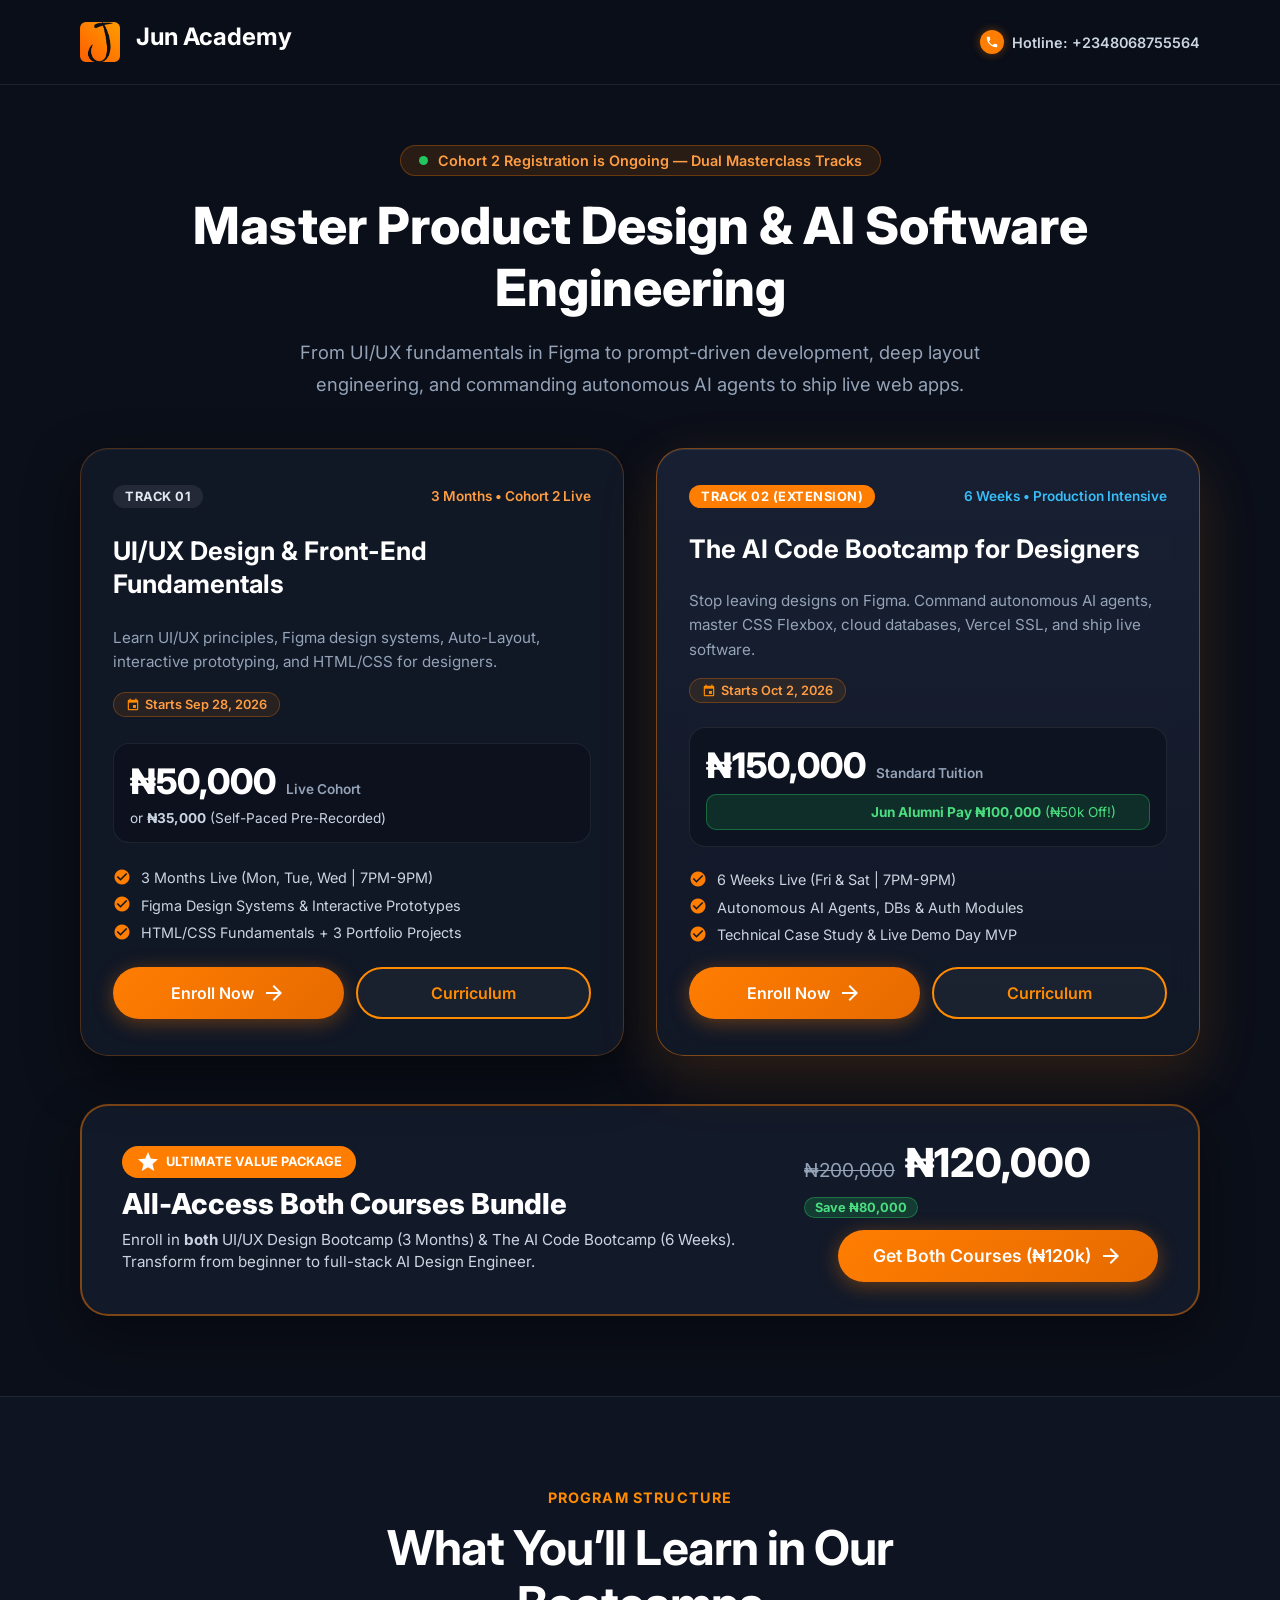
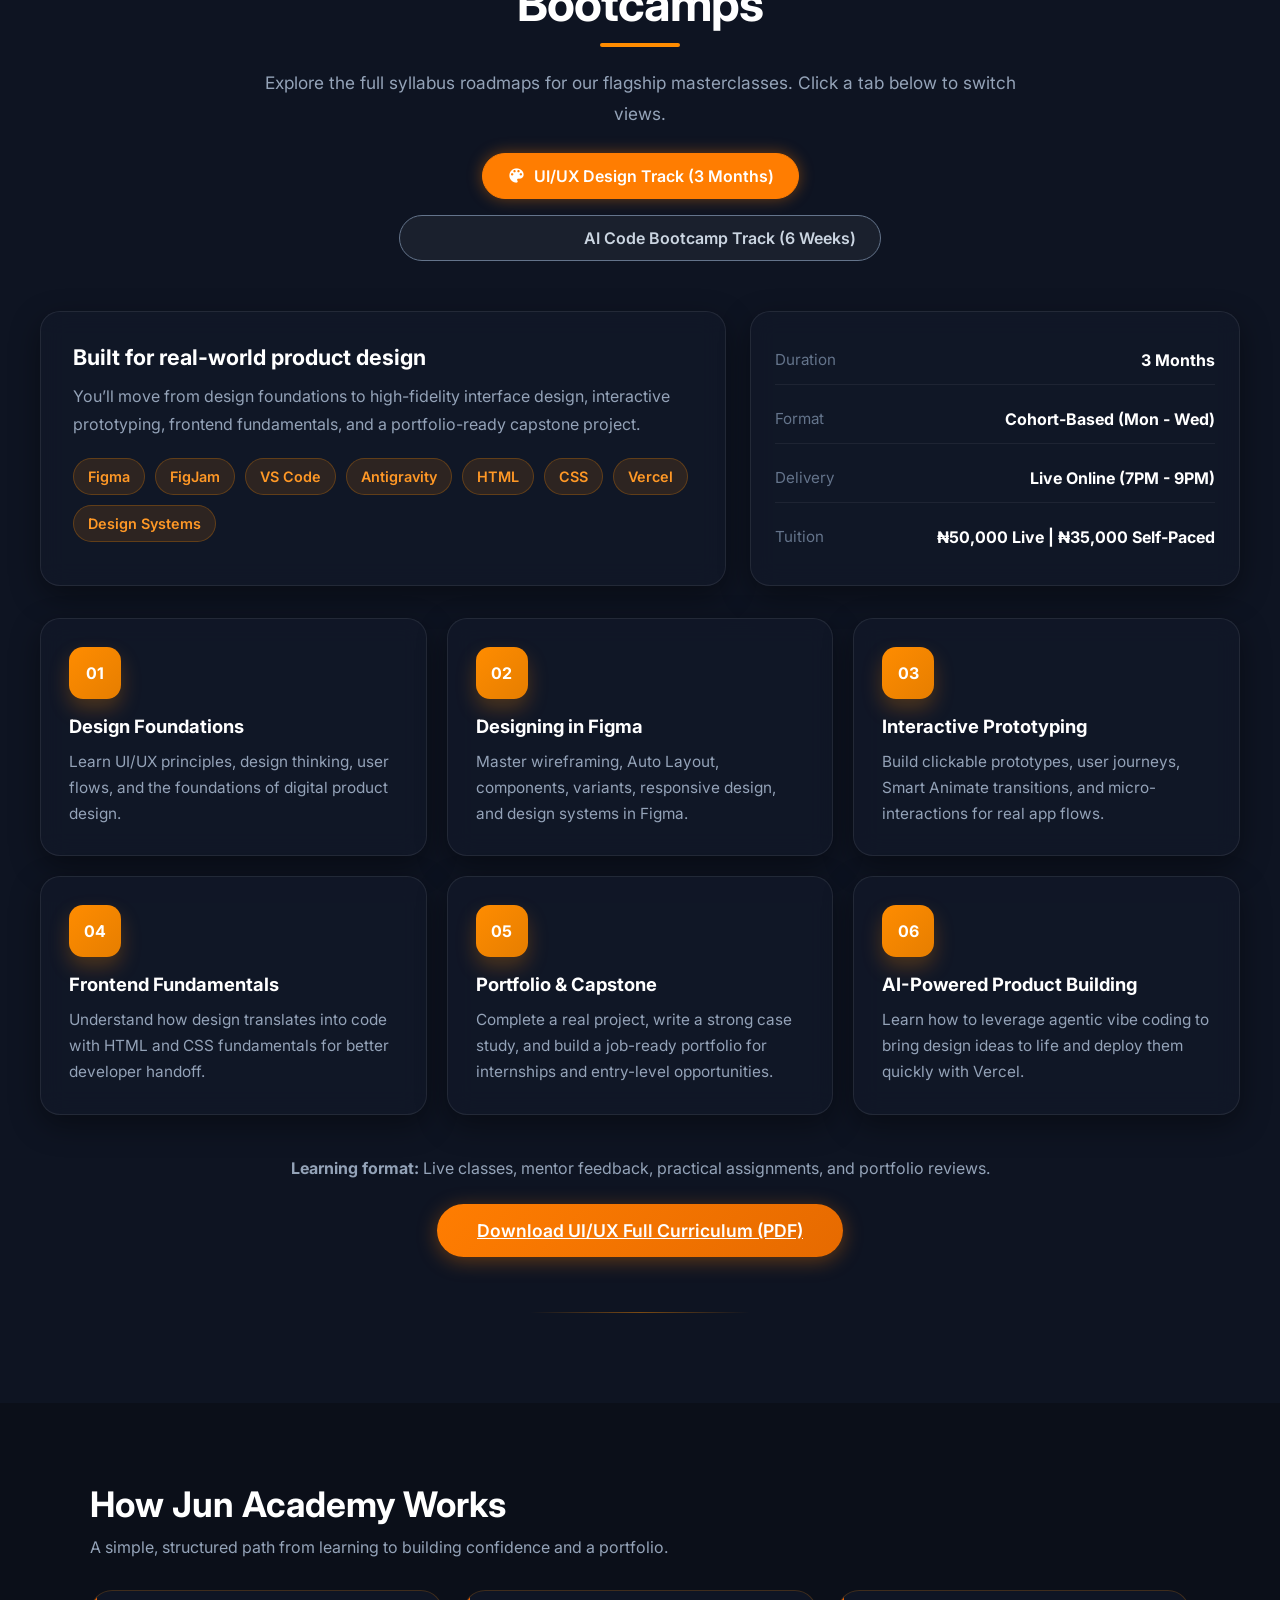
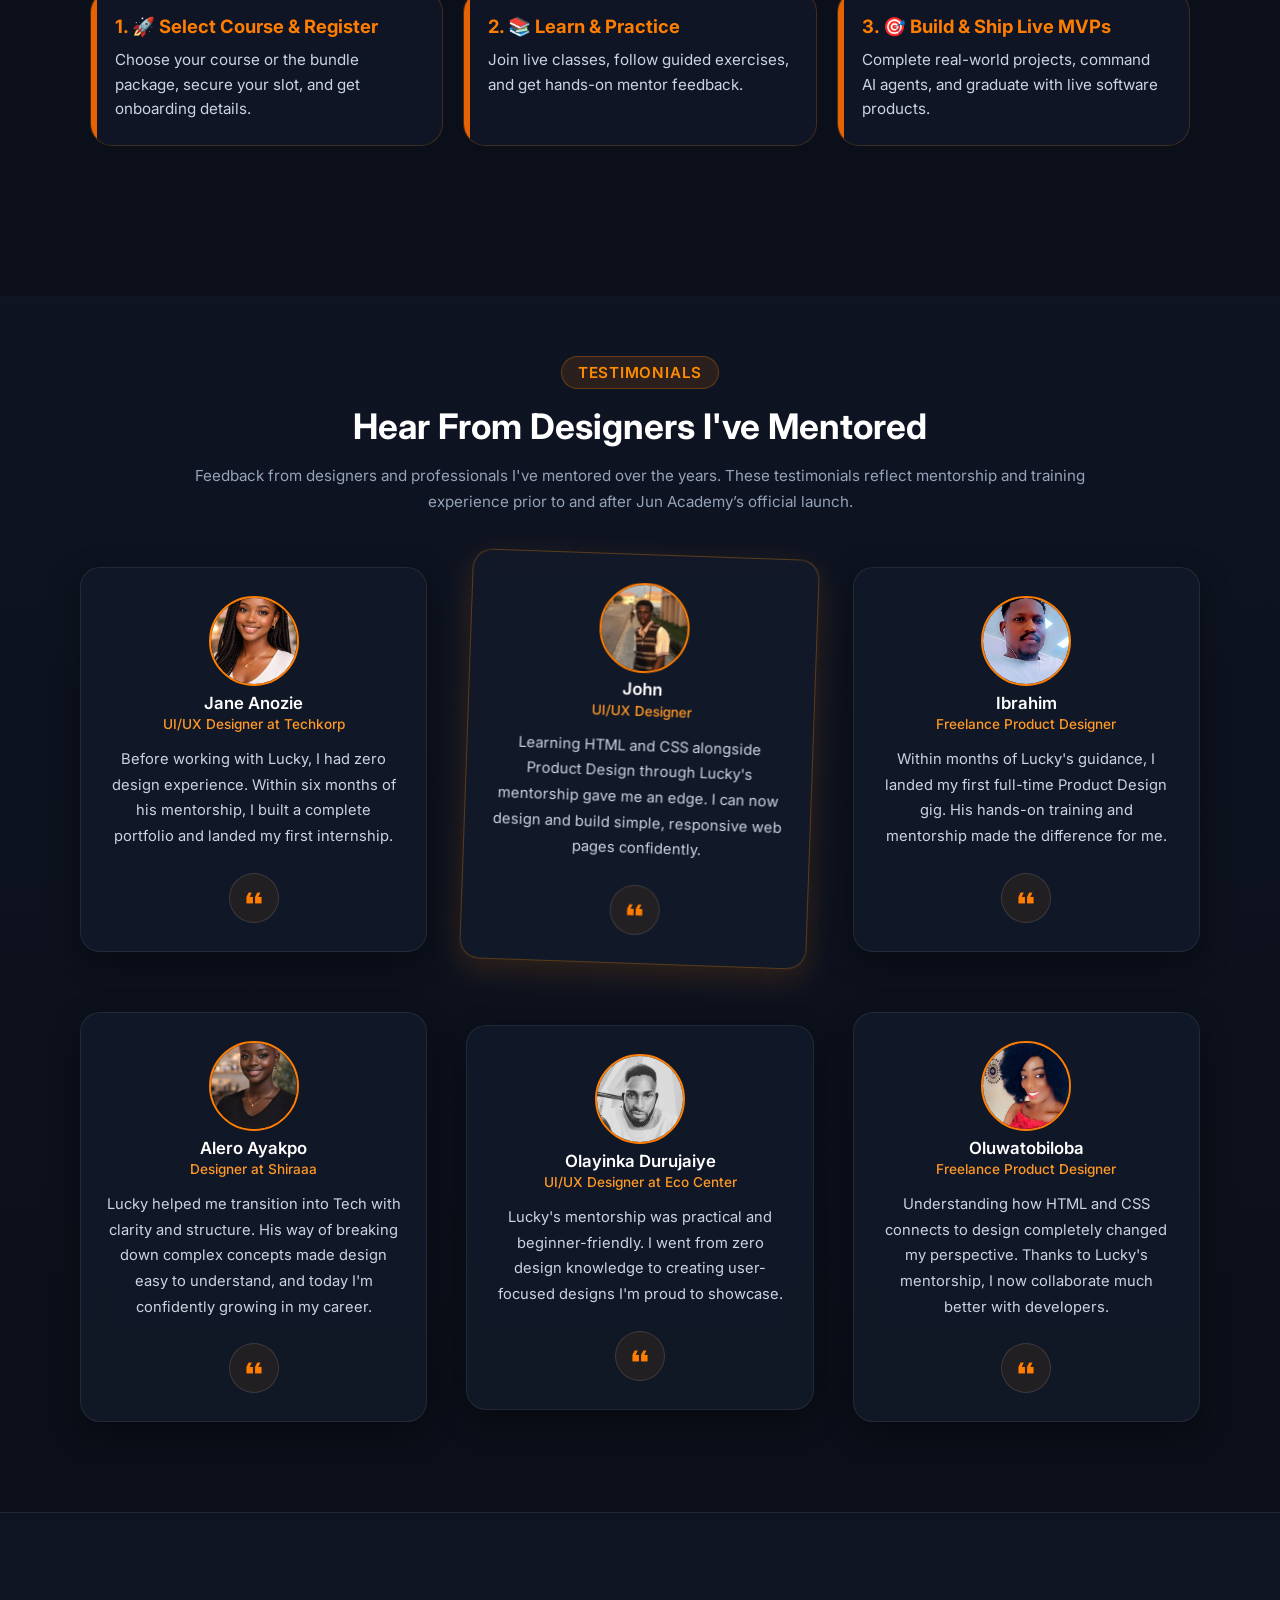
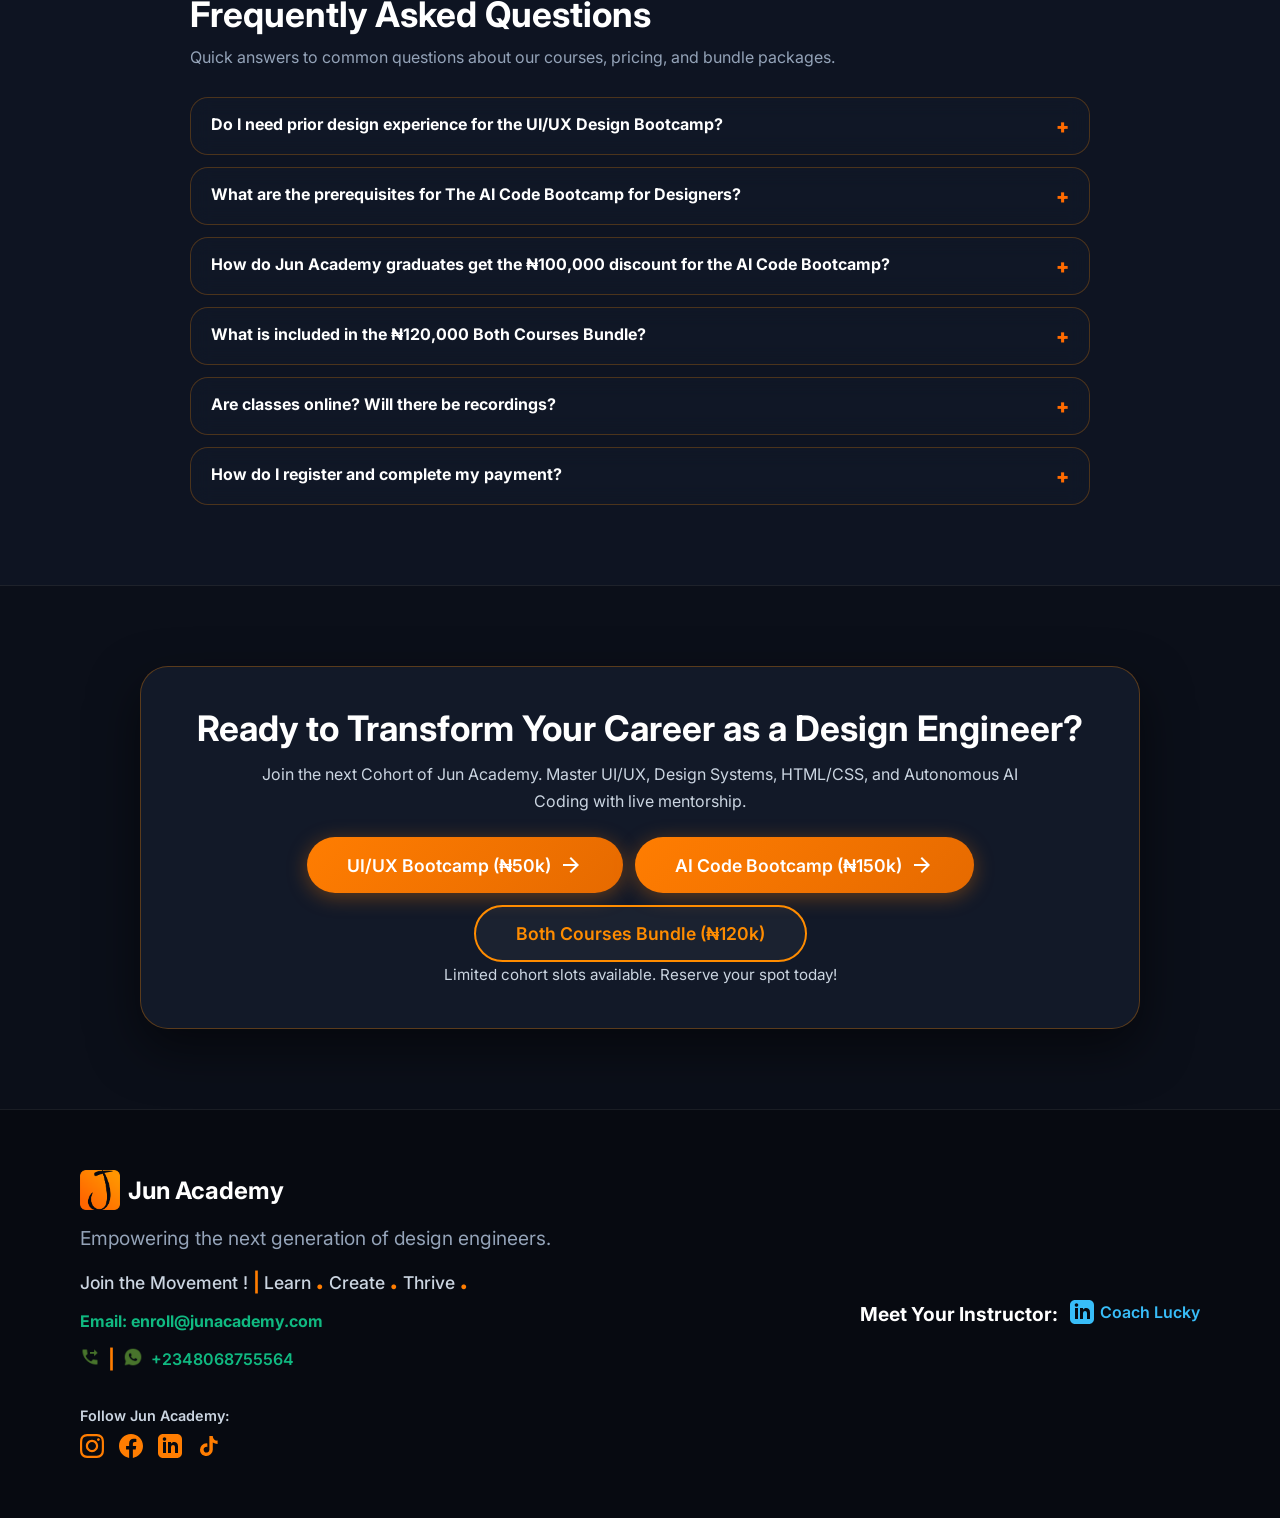
==== index.html @ 21d6f10b "fixed form submission" ====
<!DOCTYPE html>
<html lang="en">

<head>
    <meta charset="UTF-8">
    <meta name="viewport" content="width=device-width, initial-scale=1.0">
    <title>Jun Academy</title>
    <link rel="stylesheet" href="./style.css">
    <link href="https://fonts.googleapis.com/css2?family=Material+Symbols+Outlined" rel="stylesheet" />
    <link href="https://fonts.googleapis.com/icon?family=Material+Icons" rel="stylesheet" />
    <link rel="icon" type="image/png" href="./images/Jun Favicon.png">

    <!-- Meta Pixel Code -->
    <script>
        !function (f, b, e, v, n, t, s) {
            if (f.fbq) return; n = f.fbq = function () {
                n.callMethod ?
                    n.callMethod.apply(n, arguments) : n.queue.push(arguments)
            };
            if (!f._fbq) f._fbq = n; n.push = n; n.loaded = !0; n.version = '2.0';
            n.queue = []; t = b.createElement(e); t.async = !0;
            t.src = v; s = b.getElementsByTagName(e)[0];
            s.parentNode.insertBefore(t, s)
        }(window, document, 'script',
            'https://connect.facebook.net/en_US/fbevents.js');
        fbq('init', '2546331045814041');
        fbq('track', 'PageView');
    </script>
    <noscript><img height="1" width="1" style="display:none"
            src="https://www.facebook.com/tr?id=2546331045814041&ev=PageView&noscript=1" /></noscript>
    <!-- End Meta Pixel Code -->


</head>

<body>
    <!-- Header -->
    <section class="header">
        <a href="index.html">
            <div class="right-container">
                <div class="logo-container">
                    <img src="./images/Jun 2.png" alt="Jun Academy Logo">
                </div>
                <h1 class="sitename">Jun Academy</h1>
            </div>
        </a>
        <div class="left-container">
            <span class="material-icons">
                call
            </span>
            <p>Hotline: +2348068755564</p>
        </div>
    </section>

    <!-- Hero -->

    <!-- Hero -->
    <section class="hero">
        <div class="hero-header-wrap">
            <span class="hero-eyebrow">
                <span class="pulse-dot"></span>
                Cohort 2 Registration is Ongoing — Dual Masterclass Tracks
            </span>
            <h1>Master Product Design &amp; AI Software Engineering</h1>
            <p>From UI/UX fundamentals in Figma to prompt-driven development, deep layout engineering, and commanding
                autonomous AI agents to ship live web apps.</p>
        </div>

        <!-- Dual Course Cards Grid -->
        <div class="hero-courses-grid">
            <!-- Course Card 1: UI/UX Design -->
            <div class="course-hero-card">
                <div class="course-card-top">
                    <span class="course-card-badge">Track 01</span>
                    <span class="course-track-tag">3 Months • Cohort 2 Live</span>
                </div>
                <h2>UI/UX Design &amp; Front-End Fundamentals</h2>
                <p class="course-desc">Learn UI/UX principles, Figma design systems, Auto-Layout, interactive
                    prototyping, and HTML/CSS for designers.</p>
                <span class="course-date-tag"><span class="material-icons">event</span> Starts Sep 28, 2026</span>

                <div class="course-price-box">
                    <div class="price-row">
                        <span class="price-main">₦50,000</span>
                        <span class="price-label">Live Cohort</span>
                    </div>
                    <div class="price-sub-row">
                        <span>or <strong>₦35,000</strong> (Self-Paced Pre-Recorded)</span>
                    </div>
                </div>

                <div class="course-highlights">
                    <div class="highlight-item"><span class="material-icons">check_circle</span> 3 Months Live (Mon,
                        Tue, Wed | 7PM-9PM)</div>
                    <div class="highlight-item"><span class="material-icons">check_circle</span> Figma Design Systems
                        &amp; Interactive Prototypes</div>
                    <div class="highlight-item"><span class="material-icons">check_circle</span> HTML/CSS Fundamentals +
                        3 Portfolio Projects</div>
                </div>

                <div class="course-card-actions">
                    <button class="btn-primary js-open-modal-c1" data-course="uiux">
                        Enroll Now
                        <span class="material-symbols-outlined">arrow_forward</span>
                    </button>
                    <button class="btn-secondary js-open-modal-c1" data-course="uiux">
                        Curriculum
                    </button>
                </div>
            </div>

            <!-- Course Card 2: AI Code Bootcamp -->
            <div class="course-hero-card course-featured">
                <div class="course-card-top">
                    <span class="course-card-badge badge-accent">Track 02 (Extension)</span>
                    <span class="course-track-tag tag-accent">6 Weeks • Production Intensive</span>
                </div>
                <h2>The AI Code Bootcamp for Designers</h2>
                <p class="course-desc">Stop leaving designs on Figma. Command autonomous AI agents, master CSS Flexbox,
                    cloud databases, Vercel SSL, and ship live software.</p>
                <span class="course-date-tag"><span class="material-icons">event</span> Starts Oct 2, 2026</span>

                <div class="course-price-box">
                    <div class="price-row">
                        <span class="price-main">₦150,000</span>
                        <span class="price-label">Standard Tuition</span>
                    </div>
                    <div class="alumni-discount-banner">
                        <span class="material-icons">verified</span>
                        <span><strong>Jun Alumni Pay ₦100,000</strong> (₦50k Off!)</span>
                    </div>
                </div>

                <div class="course-highlights">
                    <div class="highlight-item"><span class="material-icons">check_circle</span> 6 Weeks Live (Fri &amp;
                        Sat | 7PM-9PM)</div>
                    <div class="highlight-item"><span class="material-icons">check_circle</span> Autonomous AI Agents,
                        DBs &amp; Auth Modules</div>
                    <div class="highlight-item"><span class="material-icons">check_circle</span> Technical Case Study
                        &amp; Live Demo Day MVP</div>
                </div>

                <div class="course-card-actions">
                    <button class="btn-primary js-open-modal-c2" data-course="aicode">
                        Enroll Now
                        <span class="material-symbols-outlined">arrow_forward</span>
                    </button>
                    <button class="btn-secondary js-open-modal-c2" data-course="aicode">
                        Curriculum
                    </button>
                </div>
            </div>
        </div>

        <!-- Bundle Offer Card -->
        <div class="bundle-banner-card">
            <div class="bundle-left">
                <div class="bundle-badge">
                    <span class="material-icons">star</span> Ultimate Value Package
                </div>
                <h3>All-Access Both Courses Bundle</h3>
                <p>Enroll in <strong>both</strong> UI/UX Design Bootcamp (3 Months) &amp; The AI Code Bootcamp (6
                    Weeks). Transform from beginner to full-stack AI Design Engineer.</p>
            </div>
            <div class="bundle-right">
                <div class="bundle-price-wrap">
                    <span class="bundle-old-price">₦200,000</span>
                    <span class="bundle-price">₦120,000</span>
                    <span class="bundle-savings">Save ₦80,000</span>
                </div>
                <button class="btn-primary btn-bundle js-open-modal-bundle" data-course="bundle">
                    Get Both Courses (₦120k)
                    <span class="material-symbols-outlined">arrow_forward</span>
                </button>
            </div>
        </div>
    </section>

    <!-- Learning Path / Curriculum -->
    <section class="curriculum-section" id="curriculum">
        <div class="curriculum-container">
            <div class="curriculum-header">
                <span class="curriculum-eyebrow">Program Structure</span>
                <h2>What You’ll Learn in Our Bootcamps</h2>
                <div class="curriculum-accent-line"></div>
                <p>Explore the full syllabus roadmaps for our flagship masterclasses. Click a tab below to switch views.
                </p>

                <!-- Curriculum Tabs -->
                <div class="curriculum-tabs">
                    <button class="curriculum-tab-btn active" data-tab="tab-uiux">
                        <span class="material-icons">palette</span>
                        UI/UX Design Track (3 Months)
                    </button>
                    <button class="curriculum-tab-btn" data-tab="tab-aicode">
                        <span class="material-icons">terminal</span>
                        AI Code Bootcamp Track (6 Weeks)
                    </button>
                </div>
            </div>

            <!-- Tab 1: UI/UX Design Bootcamp -->
            <div id="tab-uiux" class="curriculum-tab-pane active">
                <div class="curriculum-top">
                    <div class="curriculum-intro-card">
                        <h3>Built for real-world product design</h3>
                        <p>
                            You’ll move from design foundations to high-fidelity interface design,
                            interactive prototyping, frontend fundamentals, and a portfolio-ready
                            capstone project.
                        </p>

                        <div class="curriculum-tools">
                            <span>Figma</span>
                            <span>FigJam</span>
                            <span>VS Code</span>
                            <span>Antigravity</span>
                            <span>HTML</span>
                            <span>CSS</span>
                            <span>Vercel</span>
                            <span>Design Systems</span>
                        </div>
                    </div>

                    <div class="curriculum-meta-card">
                        <div class="meta-item">
                            <span class="meta-label">Duration</span>
                            <span class="meta-value">3 Months</span>
                        </div>
                        <div class="meta-item">
                            <span class="meta-label">Format</span>
                            <span class="meta-value">Cohort-Based (Mon - Wed)</span>
                        </div>
                        <div class="meta-item">
                            <span class="meta-label">Delivery</span>
                            <span class="meta-value">Live Online (7PM - 9PM)</span>
                        </div>
                        <div class="meta-item">
                            <span class="meta-label">Tuition</span>
                            <span class="meta-value">₦50,000 Live | ₦35,000 Self-Paced</span>
                        </div>
                    </div>
                </div>

                <div class="curriculum-grid">
                    <article class="curriculum-card">
                        <div class="phase-number">01</div>
                        <h3>Design Foundations</h3>
                        <p>Learn UI/UX principles, design thinking, user flows, and the foundations of digital product
                            design.</p>
                    </article>

                    <article class="curriculum-card">
                        <div class="phase-number">02</div>
                        <h3>Designing in Figma</h3>
                        <p>Master wireframing, Auto Layout, components, variants, responsive design, and design systems
                            in Figma.</p>
                    </article>

                    <article class="curriculum-card">
                        <div class="phase-number">03</div>
                        <h3>Interactive Prototyping</h3>
                        <p>Build clickable prototypes, user journeys, Smart Animate transitions, and micro-interactions
                            for real app flows.</p>
                    </article>

                    <article class="curriculum-card">
                        <div class="phase-number">04</div>
                        <h3>Frontend Fundamentals</h3>
                        <p>Understand how design translates into code with HTML and CSS fundamentals for better
                            developer handoff.</p>
                    </article>

                    <article class="curriculum-card">
                        <div class="phase-number">05</div>
                        <h3>Portfolio &amp; Capstone</h3>
                        <p>Complete a real project, write a strong case study, and build a job-ready portfolio for
                            internships and entry-level opportunities.</p>
                    </article>

                    <article class="curriculum-card">
                        <div class="phase-number">06</div>
                        <h3>AI-Powered Product Building</h3>
                        <p>Learn how to leverage agentic vibe coding to bring design ideas to life and deploy them
                            quickly with Vercel.</p>
                    </article>
                </div>

                <div class="curriculum-footer">
                    <p><strong>Learning format:</strong> Live classes, mentor feedback, practical assignments, and
                        portfolio reviews.</p>
                    <a href="https://drive.google.com/file/d/1zeB_uTVbGVnoH_4Y4iQWEbjZnKIuVYFo/view?usp=sharing"
                        class="btn-primary curriculum-btn" target="_blank" rel="noopener">
                        Download UI/UX Full Curriculum (PDF)
                    </a>
                </div>
            </div>

            <!-- Tab 2: AI Code Bootcamp for Designers -->
            <div id="tab-aicode" class="curriculum-tab-pane">
                <div class="curriculum-top">
                    <div class="curriculum-intro-card intro-accent">
                        <h3>From Figma Canvas to Live Software Product</h3>
                        <p>
                            An intensive extension program empowering designers to command autonomous AI agents, master
                            deep CSS Flexbox, relational databases, cloud hosting, and ship production-ready web
                            applications.
                        </p>

                        <div class="curriculum-tools">
                            <span>GitHub</span>
                            <span>Vercel</span>
                            <span>LLM Prompting</span>
                            <span>CSS Flexbox</span>
                            <span>Relational DBs</span>
                            <span>API Parsing</span>
                            <span>Skill.md</span>
                            <span>SSL &amp; Custom Domains</span>
                        </div>
                    </div>

                    <div class="curriculum-meta-card">
                        <div class="meta-item">
                            <span class="meta-label">Duration</span>
                            <span class="meta-value">6 Weeks Intensive</span>
                        </div>
                        <div class="meta-item">
                            <span class="meta-label">Schedule</span>
                            <span class="meta-value">Fri &amp; Sat (7PM - 9PM)</span>
                        </div>
                        <div class="meta-item">
                            <span class="meta-label">Standard Fee</span>
                            <span class="meta-value">₦150,000 NGN</span>
                        </div>
                        <div class="meta-item">
                            <span class="meta-label">Jun Alumni Fee</span>
                            <span class="meta-value highlight-alumni">₦100,000 NGN</span>
                        </div>
                    </div>
                </div>

                <div class="curriculum-grid">
                    <article class="curriculum-card">
                        <div class="phase-number">W1</div>
                        <h3>Production Infrastructure &amp; Cognitive Architectures</h3>
                        <p>Configure GitHub repos, Vercel staging pipelines, and LLM mental models for interface
                            specifications.</p>
                    </article>

                    <article class="curriculum-card">
                        <div class="phase-number">W2</div>
                        <h3>Advanced Interface Systems &amp; Automated Coding</h3>
                        <p>Master deep CSS Flexbox, fluid layout components, global theme parameters, and Figma asset AI
                            synthesis.</p>
                    </article>

                    <article class="curriculum-card">
                        <div class="phase-number">W3</div>
                        <h3>Full-Stack Architecture &amp; Autonomous Agents</h3>
                        <p>Build relational cloud databases, back-end logical routing arrays, API parsing, form
                            validation, and auth modules.</p>
                    </article>

                    <article class="curriculum-card">
                        <div class="phase-number">W4</div>
                        <h3>Technical Diagnostics &amp; Agent Guardrails</h3>
                        <p>Implement context sandboxes (skill.md), isolate interface exceptions without guess-prompting,
                            and preserve tokens.</p>
                    </article>

                    <article class="curriculum-card">
                        <div class="phase-number">W5</div>
                        <h3>Cloud Orchestration &amp; Global Launch</h3>
                        <p>Configure custom domains, DNS propagation, production SSL profiles, code minification, and
                            live deployment.</p>
                    </article>

                    <article class="curriculum-card">
                        <div class="phase-number">W6</div>
                        <h3>Product Case Studies &amp; Demo Day</h3>
                        <p>Draft engineer-readable case studies, debug live exceptions, and present your standalone MVP
                            on Demo Day.</p>
                    </article>
                </div>

                <div class="curriculum-footer">
                    <p><strong>Prerequisite:</strong> Baseline UI/UX + HTML/CSS layout concepts required. Jun Academy
                        Alumni get ₦50k discount!</p>
                    <a href="https://drive.google.com/file/d/1Uwdykg-YZKG3Pa1XX-MiYttb3xQbQ4Sf/view?usp=sharing"
                        class="btn-primary curriculum-btn" target="_blank" rel="noopener">
                        Download AI Code Bootcamp Curriculum (PDF)
                    </a>
                </div>
            </div>

            <div class="curriculum-divider"></div>
        </div>
    </section>

    <!-- How It Works -->
    <section class="how-it-works" id="how-it-works">
        <div class="how-wrap">
            <h2>How Jun Academy Works</h2>
            <p class="how-sub">
                A simple, structured path from learning to building confidence and a portfolio.
            </p>

            <div class="how-grid">
                <div class="how-card">
                    <h3>1. 🚀 Select Course &amp; Register</h3>
                    <p>Choose your course or the bundle package, secure your slot, and get onboarding details.</p>
                </div>

                <div class="how-card">
                    <h3>2. 📚 Learn &amp; Practice</h3>
                    <p>Join live classes, follow guided exercises, and get hands-on mentor feedback.</p>
                </div>

                <div class="how-card">
                    <h3>3. 🎯 Build &amp; Ship Live MVPs</h3>
                    <p>Complete real-world projects, command AI agents, and graduate with live software products.</p>
                </div>
            </div>
        </div>
    </section>

    <!-- Testimonials -->
    <section class="testimonials">
        <div class="general">
            <div class="upper-container">
                <div class="testimonials-container">
                    <h1>Testimonials</h1>
                </div>

                <div class="other-text-container">
                    <div class="hear-container">
                        <h1>Hear From Designers I've Mentored</h1>
                    </div>
                    <div class="real-container">
                        <p>Feedback from designers and professionals I've mentored over the years. These testimonials
                            reflect mentorship and training experience prior to and after Jun Academy’s official launch.
                        </p>
                    </div>
                </div>
            </div>

            <div class="bottom-container">
                <div class="top-container">
                    <div class="profile-container">
                        <div class="image">
                            <img src="./images/JaneAvatar.png" alt="Profile Picture">
                        </div>

                        <div class="name-container">
                            <h2>Jane Anozie</h2>
                            <p class="designation">UI/UX Designer at Techkorp</p>
                            <p class="quote">Before working with Lucky, I had zero design experience. Within six months
                                of his mentorship, I built a complete portfolio and landed my first internship.</p>
                            <div class="quote-icon-container">
                                <span class="material-icons">format_quote</span>
                            </div>
                        </div>
                    </div>

                    <div class="profile-container second-proflie-container">
                        <div class="image">
                            <img src="./images/john22.jpeg" alt="Profile Picture">
                        </div>

                        <div class="name-container">
                            <h2>John</h2>
                            <p class="designation">UI/UX Designer</p>
                            <p class="quote">Learning HTML and CSS alongside Product Design through Lucky's mentorship
                                gave me an edge. I can now
                                design and build simple, responsive web pages confidently. </p>
                            <div class="quote-icon-container">
                                <span class="material-icons">format_quote</span>
                            </div>
                        </div>
                    </div>

                    <div class="profile-container">
                        <div class="image">
                            <img src="./images/ibrahim.jpeg" alt="Profile Picture">
                        </div>

                        <div class="name-container">
                            <h2>Ibrahim</h2>
                            <p class="designation">Freelance Product Designer</p>
                            <p class="quote">Within months of Lucky's guidance, I landed my first full-time Product
                                Design
                                gig. His hands-on training and mentorship made the difference for me. </p>
                            <div class="quote-icon-container">
                                <span class="material-icons">format_quote</span>
                            </div>
                        </div>
                    </div>
                </div>

                <div class="top-container">
                    <div class="profile-container">
                        <div class="image">
                            <img src="./images/aleroavatar.png" alt="Profile Picture">
                        </div>

                        <div class="name-container">
                            <h2>Alero Ayakpo</h2>
                            <p class="designation">Designer at Shiraaa</p>
                            <p class="quote">Lucky helped me transition into Tech with clarity and structure. His way of
                                breaking down complex concepts made design easy to understand, and today I'm confidently
                                growing in my career. </p>
                            <div class="quote-icon-container">
                                <span class="material-icons">format_quote</span>
                            </div>
                        </div>
                    </div>

                    <div class="profile-container">
                        <div class="image">
                            <img src="./images/kes.jpeg" alt="Profile Picture">
                        </div>

                        <div class="name-container">
                            <h2>Olayinka Durujaiye</h2>
                            <p class="designation">UI/UX Designer at Eco Center</p>
                            <p class="quote">Lucky's mentorship was practical and beginner-friendly. I went from zero
                                design
                                knowledge to creating user-focused designs I'm proud to showcase.</p>
                            <div class="quote-icon-container">
                                <span class="material-icons">format_quote</span>
                            </div>
                        </div>
                    </div>

                    <div class="profile-container">
                        <div class="image">
                            <img src="./images/tobi.jpeg" alt="Profile Picture">
                        </div>

                        <div class="name-container">
                            <h2>Oluwatobiloba</h2>
                            <p class="designation">Freelance Product Designer</p>
                            <p class="quote">Understanding how HTML and CSS connects to design completely changed my
                                perspective. Thanks to Lucky's mentorship, I now collaborate much better with
                                developers.</p>
                            <div class="quote-icon-container">
                                <span class="material-icons">format_quote</span>
                            </div>
                        </div>
                    </div>
                </div>
            </div>
        </div>
    </section>

    <!-- FAQ Section -->
    <section class="faq" id="faq">
        <div class="faq-wrap">
            <h2>Frequently Asked Questions</h2>
            <p class="faq-sub">Quick answers to common questions about our courses, pricing, and bundle packages.</p>

            <div class="faq-list">
                <details class="faq-item">
                    <summary>Do I need prior design experience for the UI/UX Design Bootcamp?</summary>
                    <p>No. The 3-Month UI/UX Design Bootcamp is completely beginner-friendly and starts from fundamental
                        design concepts.</p>
                </details>

                <details class="faq-item">
                    <summary>What are the prerequisites for The AI Code Bootcamp for Designers?</summary>
                    <p>Applicants must already possess basic UI/UX design skills and fundamental HTML/CSS concepts. If
                        you are starting fresh, completing our baseline UI/UX Bootcamp or taking the All-Access Bundle
                        is recommended.</p>
                </details>

                <details class="faq-item">
                    <summary>How do Jun Academy graduates get the ₦100,000 discount for the AI Code Bootcamp?</summary>
                    <p>Graduates and alumni of Jun Academy automatically receive a ₦50,000 discount, paying ₦100,000
                        instead of ₦150,000. Simply select the Alumni track option when completing your enrollment.</p>
                </details>

                <details class="faq-item">
                    <summary>What is included in the ₦120,000 Both Courses Bundle?</summary>
                    <p>The Bundle package enrolls you in BOTH the 3-Month UI/UX Design Bootcamp and the 6-Week AI Code
                        Bootcamp for Designers. It gives you complete end-to-end training from Figma designs to shipping
                        live AI software products at a massive ₦80,000 discount.</p>
                </details>

                <details class="faq-item">
                    <summary>Are classes online? Will there be recordings?</summary>
                    <p>Yes! All sessions are conducted live online via Google Meet. Class recordings are provided so you
                        can revisit lessons anytime.</p>
                </details>

                <details class="faq-item">
                    <summary>How do I register and complete my payment?</summary>
                    <p>Click “Enroll Now” or “Curriculum” on any course card. Review the program details, click
                        “Continue to Payment”, transfer to any of our bank accounts, and submit your receipt
                        confirmation form.</p>
                </details>
            </div>
        </div>
    </section>

    <!-- Final CTA -->
    <section class="final-cta">
        <div class="final-cta-wrap">
            <h2>Ready to Transform Your Career as a Design Engineer?</h2>
            <p>
                Join the next Cohort of Jun Academy. Master UI/UX, Design Systems, HTML/CSS, and Autonomous AI Coding
                with live mentorship.
            </p>

            <div class="final-cta-buttons">
                <button class="btn-primary js-open-modal-c1" data-course="uiux">
                    UI/UX Bootcamp (₦50k)
                    <span class="material-symbols-outlined">arrow_forward</span>
                </button>
                <button class="btn-primary btn-accent js-open-modal-c2" data-course="aicode">
                    AI Code Bootcamp (₦150k)
                    <span class="material-symbols-outlined">arrow_forward</span>
                </button>
                <button class="btn-secondary js-open-modal-bundle" data-course="bundle">
                    Both Courses Bundle (₦120k)
                </button>
            </div>

            <p class="final-cta-note">Limited cohort slots available. Reserve your spot today!</p>
        </div>
    </section>

    <!-- Footer -->
    <section class="footer">
        <div class="wholecontainer">
            <div class="left-footer-container">
                <div class="logo-footer-container">
                    <img src="./images/Jun 2.png" alt="Jun Academy Logo">
                    <h2>Jun Academy</h2>
                </div>
                <p class="empower">Empowering the next generation of design engineers.</p>
                <p class="join"> Join the Movement ! <span class="divider"> | </span> Learn <span class="dot">.</span>
                    Create <span class="dot">.</span> Thrive <span class="dot">.</span></p>
                <h4>Email: enroll@junacademy.com</h4>
                <div class="call-container">
                    <span class="calling"><img src="./images/Outgoing Call.png" alt="call icon"></span>
                    <p class="divider">|</p><span class="whatsapping"><img src="./images/WhatsApp2.png" alt=""></span>
                    <p class="phone-number">+2348068755564</p>
                </div>
                <div class="business-socials">
                    <p>Follow Jun Academy:</p>
                    <div class="social-icons">
                        <a href="https://www.instagram.com/jundigital?igsh=YjFoaGVtM3UzNDA0" target="_blank"
                            rel="noopener noreferrer" aria-label="Instagram">
                            <svg xmlns="http://www.w3.org/2000/svg" width="24" height="24" viewBox="0 0 24 24"
                                fill="currentColor">
                                <path
                                    d="M12 2.163c3.204 0 3.584.012 4.85.07 3.252.148 4.771 1.691 4.919 4.919.058 1.265.069 1.645.069 4.849 0 3.205-.012 3.584-.069 4.849-.149 3.225-1.664 4.771-4.919 4.919-1.266.058-1.644.07-4.85.07-3.204 0-3.584-.012-4.849-.07-3.26-.149-4.771-1.699-4.919-4.92-.058-1.265-.07-1.644-.07-4.849 0-3.204.013-3.583.07-4.849.149-3.227 1.664-4.771 4.919-4.919 1.266-.057 1.645-.069 4.849-.069zm0-2.163c-3.259 0-3.667.014-4.947.072-4.358.2-6.78 2.618-6.98 6.98-.059 1.281-.073 1.689-.073 4.948 0 3.259.014 3.668.072 4.948.2 4.358 2.618 6.78 6.98 6.98 1.281.058 1.689.072 4.948.072 3.259 0 3.668-.014 4.948-.072 4.354-.2 6.782-2.618 6.979-6.98.059-1.28.073-1.689.073-4.948 0-3.259-.014-3.667-.072-4.947-.196-4.354-2.617-6.78-6.979-6.98-1.281-.059-1.69-.073-4.949-.073zm0 5.838c-3.403 0-6.162 2.759-6.162 6.162s2.759 6.163 6.162 6.163 6.162-2.759 6.162-6.163c0-3.403-2.759-6.162-6.162-6.162zm0 10.162c-2.209 0-4-1.79-4-4 0-2.209 1.791-4 4-4s4 1.791 4 4c0 2.21-1.791 4-4 4zm6.406-11.845c-.796 0-1.441.645-1.441 1.44s.645 1.44 1.441 1.44c.795 0 1.439-.645 1.439-1.44s-.644-1.44-1.439-1.44z" />
                            </svg>
                        </a>
                        <a href="https://web.facebook.com/JunDigitalNg" target="_blank" rel="noopener noreferrer"
                            aria-label="Facebook">
                            <svg xmlns="http://www.w3.org/2000/svg" width="24" height="24" viewBox="0 0 24 24"
                                fill="currentColor">
                                <path
                                    d="M24 12.073c0-6.627-5.373-12-12-12s-12 5.373-12 12c0 5.99 4.388 10.954 10.125 11.854v-8.385H7.078v-3.47h3.047V9.43c0-3.007 1.792-4.669 4.533-4.669 1.312 0 2.686.235 2.686.235v2.953H15.83c-1.491 0-1.956.925-1.956 1.874v2.25h3.328l-.532 3.47h-2.796v8.385C19.612 23.027 24 18.062 24 12.073z" />
                            </svg>
                        </a>
                        <a href="https://www.linkedin.com/company/jun-academy/" target="_blank"
                            rel="noopener noreferrer" aria-label="LinkedIn Business">
                            <svg xmlns="http://www.w3.org/2000/svg" width="24" height="24" viewBox="0 0 24 24"
                                fill="currentColor">
                                <path
                                    d="M19 0h-14c-2.761 0-5 2.239-5 5v14c0 2.761 2.239 5 5 5h14c2.762 0 5-2.239 5-5v-14c0-2.761-2.238-5-5-5zm-11 19h-3v-11h3v11zm-1.5-12.268c-.966 0-1.75-.79-1.75-1.764s.784-1.764 1.75-1.764 1.75.79 1.75 1.764-.783 1.764-1.75 1.764zm13.5 12.268h-3v-5.604c0-3.368-4-3.113-4 0v5.604h-3v-11h3v1.765c1.396-2.586 7-2.777 7 2.476v6.759z" />
                            </svg>
                        </a>
                        <a href="https://www.tiktok.com/@jun.academy?_r=1&amp;_t=ZS-98JxEOJw9dR" target="_blank"
                            rel="noopener noreferrer" aria-label="TikTok">
                            <svg xmlns="http://www.w3.org/2000/svg" width="24" height="24" viewBox="0 0 24 24"
                                fill="currentColor">
                                <path
                                    d="M19.59 6.69a4.83 4.83 0 0 1-3.77-4.25V2h-3.45v13.67a2.89 2.89 0 0 1-5.2 1.74 2.89 2.89 0 0 1 2.31-4.64 2.93 2.93 0 0 1 .88.13V9.4a6.84 6.84 0 0 0-1-.05A6.33 6.33 0 0 0 3 15.65a6.34 6.34 0 0 0 10.86 4.46A6.25 6.25 0 0 0 15.8 15.7V8.51a8.33 8.33 0 0 0 4.79 1.49V6.55a8.16 8.16 0 0 1-1-.02z" />
                            </svg>
                        </a>
                    </div>
                </div>
            </div>

            <div class="right-footer-container">
                <h3>Meet Your Instructor: </h3>
                <div class="linkedin-container">
                    <a href="https://www.linkedin.com/in/luckyovwasa" target="_blank" rel="noopener noreferrer">
                        <svg xmlns="http://www.w3.org/2000/svg" width="24" height="24" viewBox="0 0 24 24"
                            fill="currentColor" class="linkedin-icon">
                            <path
                                d="M19 0h-14c-2.761 0-5 2.239-5 5v14c0 2.761 2.239 5 5 5h14c2.762 0 5-2.239 5-5v-14c0-2.761-2.238-5-5-5zm-11 19h-3v-11h3v11zm-1.5-12.268c-.966 0-1.75-.79-1.75-1.764s.784-1.764 1.75-1.764 1.75.79 1.75 1.764-.783 1.764-1.75 1.764zm13.5 12.268h-3v-5.604c0-3.368-4-3.113-4 0v5.604h-3v-11h3v1.765c1.396-2.586 7-2.777 7 2.476v6.759z" />
                        </svg>
                        Coach Lucky
                    </a>
                </div>
            </div>
        </div>
    </section>

    <!-- Modal 1: UI/UX Design -->
    <div id="modalOverlayCourse1" class="modal-overlay">
        <div class="modal">
            <div class="modal-header">
                <h2>UI/UX Design &amp; Front-End Fundamentals</h2>
                <button class="close-btn js-close-modal">&times;</button>
            </div>

            <div class="modal-content">
                <ul class="features">
                    <li>✨ 3-Month cohort-based masterclass</li>
                    <li>✨ Master UI/UX, Figma Auto-Layout &amp; Design Systems</li>
                    <li>✨ HTML, CSS layout engineering &amp; 3 real-world projects</li>
                    <li>✨ Live Google Meet classes + lifetime recording access</li>
                </ul>

                <div class="info-box">
                    <p><strong>Cohort 2 Live:</strong> <span class="urgency-blink-inline">Registration Ongoing</span>
                    </p>
                    <p><strong>Schedule:</strong> Mon, Tue &amp; Wed | 7PM – 9PM</p>
                    <h3 class="price">₦50,000 <span class="price-subtag">Live Cohort</span></h3>
                </div>
                <p class="modal-alt-note">Self-Paced pre-recorded track available at <strong>₦35,000</strong>.
                </p>
            </div>

            <div class="modal-actions">
                <a href="https://drive.google.com/file/d/1zeB_uTVbGVnoH_4Y4iQWEbjZnKIuVYFo/view?usp=sharing"
                    target="_blank" class="btn-secondary">Download Curriculum</a>
                <button class="btn-primary js-continue-payment"
                    data-course-type="UI/UX Design Bootcamp - Live (₦50,000)">Continue to Payment →</button>
            </div>
        </div>
    </div>

    <!-- Modal 2: AI Code Bootcamp -->
    <div id="modalOverlayCourse2" class="modal-overlay">
        <div class="modal">
            <div class="modal-header">
                <h2>The AI Code Bootcamp for Designers</h2>
                <button class="close-btn js-close-modal">&times;</button>
            </div>

            <div class="modal-content">
                <div class="modal-badge-row">
                    <span class="modal-pill-badge">6-Week Extension Program</span>
                    <span class="modal-pill-badge alumni-pill">Alumni Discount Available</span>
                </div>
                <ul class="features">
                    <li>✨ Turn Figma canvases into production-ready web applications</li>
                    <li>✨ Master prompt-driven development &amp; autonomous AI agents</li>
                    <li>✨ Relational databases, API response parsing &amp; auth modules</li>
                    <li>✨ Cloud orchestration, custom SSL domains &amp; Demo Day MVP</li>
                </ul>

                <div class="info-box accent-box">
                    <p><strong>Standard Tuition:</strong> <span class="price-inline">₦150,000 NGN</span></p>
                    <div class="alumni-notice-box">
                        <span class="material-icons">workspace_premium</span>
                        <p><strong>Jun Academy Alumni/Graduates Pay ₦100,000!</strong> (₦50,000 Discount)</p>
                    </div>
                    <p><strong>Schedule:</strong> Fri &amp; Sat | 7PM – 9PM (6 Weeks)</p>
                    <p><strong>Prerequisite:</strong> UI/UX + Front-End Basics (HTML/CSS)</p>
                </div>
            </div>

            <div class="modal-actions">
                <a href="https://drive.google.com/file/d/1Uwdykg-YZKG3Pa1XX-MiYttb3xQbQ4Sf/view?usp=sharing"
                    target="_blank" class="btn-secondary">Download Curriculum</a>
                <button class="btn-primary js-continue-payment"
                    data-course-type="AI Code Bootcamp for Designers - Standard (₦150,000)">Continue to Payment
                    →</button>
            </div>
        </div>
    </div>

    <!-- Modal 3: Bundle Package -->
    <div id="modalOverlayBundle" class="modal-overlay">
        <div class="modal">
            <div class="modal-header">
                <h2>All-Access Both Courses Bundle</h2>
                <button class="close-btn js-close-modal">&times;</button>
            </div>

            <div class="modal-content">
                <div class="modal-badge-row">
                    <span class="modal-pill-badge bundle-pill">Best Value • 2-in-1 Masterclass</span>
                </div>
                <ul class="features">
                    <li>✨ Includes <strong>UI/UX Design Bootcamp</strong> (3 Months)</li>
                    <li>✨ Includes <strong>The AI Code Bootcamp for Designers</strong> (6 Weeks)</li>
                    <li>✨ Complete path from total beginner to launching AI software products</li>
                    <li>✨ Mentor feedback, WhatsApp community &amp; Demo Day project showcase</li>
                </ul>

                <div class="info-box bundle-box">
                    <p><strong>Combined Bundle Price:</strong></p>
                    <h3 class="price bundle-price-text">₦120,000 <span class="old-price-strike">₦200,000</span></h3>
                    <p class="savings-text">🎉 You save ₦80,000 with this package!</p>
                </div>
            </div>

            <div class="modal-actions modal-actions-stack">
                <div class="curriculum-downloads-row">
                    <a href="https://drive.google.com/file/d/1zeB_uTVbGVnoH_4Y4iQWEbjZnKIuVYFo/view?usp=sharing"
                        target="_blank" class="btn-secondary btn-sm">UI/UX PDF</a>
                    <a href="https://drive.google.com/file/d/1Uwdykg-YZKG3Pa1XX-MiYttb3xQbQ4Sf/view?usp=sharing"
                        target="_blank" class="btn-secondary btn-sm">AI Code PDF</a>
                </div>
                <button class="btn-primary js-continue-payment"
                    data-course-type="All-Access Both Courses Bundle (₦120,000)">Continue to Payment →</button>
            </div>
        </div>
    </div>

    <!-- Payment Modal -->
    <div id="paymentModalOverlay" class="modal-overlay">
        <div class="modal payment-modal">
            <div class="modal-header">
                <h2>Complete Your Enrollment</h2>
                <button id="closePaymentModal" class="close-btn">&times;</button>
            </div>
            <p class="modal-subtitle">Kindly make your payment to any of the bank accounts below, then submit your
                receipt details to secure your spot.</p>

            <div class="payment-content">
                <!-- Left Column: Payment Details -->
                <div class="payment-details-col">
                    <div id="selectedCourseNotice" class="selected-course-notice">
                        <span class="notice-label">Selected Track:</span>
                        <h4 id="selectedCourseTitle">UI/UX Design Bootcamp - Live Cohort</h4>
                        <span id="selectedCoursePriceTag" class="amount-tag">₦50,000</span>
                    </div>

                    <div class="account-card">
                        <div class="account-card-header">
                            <span class="account-card-badge">Bank Payment Options (Pay into any)</span>
                        </div>

                        <!-- Option 1: Prospa Capital MFB -->
                        <div class="bank-option">
                            <div class="detail-row">
                                <div class="detail-group">
                                    <label>Bank Name:</label>
                                    <p>Prospa Capital MFB</p>
                                </div>
                                <div class="detail-group">
                                    <label>Account Number</label>
                                    <div class="copy-row">
                                        <p id="accountNumber1">0120104833</p>
                                        <span class="material-icons copy-icon" id="copyAccountBtn1"
                                            data-target="accountNumber1" title="Copy Account Number">content_copy</span>
                                    </div>
                                </div>
                            </div>
                        </div>

                        <div class="bank-divider"></div>

                        <!-- Option 2: Access Bank -->
                        <div class="bank-option">
                            <div class="detail-row">
                                <div class="detail-group">
                                    <label>Bank Name:</label>
                                    <p>Access Bank</p>
                                </div>
                                <div class="detail-group">
                                    <label>Account Number</label>
                                    <div class="copy-row">
                                        <p id="accountNumber2">1969094158</p>
                                        <span class="material-icons copy-icon" id="copyAccountBtn2"
                                            data-target="accountNumber2" title="Copy Account Number">content_copy</span>
                                    </div>
                                </div>
                            </div>
                        </div>

                        <div class="bank-divider"></div>

                        <div class="detail-row mb-0">
                            <div class="detail-group">
                                <label>Account Name:</label>
                                <p>Jun Digital Hub</p>
                            </div>
                        </div>

                        <div class="warning-box">
                            <span class="material-icons">info</span>
                            <p>Please ensure your payment reference includes your full name for swift verification.</p>
                        </div>
                    </div>

                    <div class="support-box">
                        <p>For assistance, support or inquiries, please contact us via email at
                            <strong>enroll@junacademy.com</strong> or WhatsApp/Call <strong>+234 8068755564</strong>
                        </p>
                    </div>
                </div>

                <!-- Right Column: Form -->
                <div class="payment-form-col">
                    <h3>Payment Confirmation</h3>
                    <p class="form-subtitle">Submit your receipt details to confirm your spot:</p>

                    <form class="confirm-form" action="https://formsubmit.co/ajax/9d085fc4a8a1b239e46acbcee1ebd3ed"
                        method="POST" enctype="multipart/form-data">
                        <!-- FormSubmit Configuration -->
                        <input type="hidden" name="_captcha" value="false">
                        <input type="hidden" name="_subject" value="New Enrollment Submission - Jun Academy">
                        <input type="hidden" name="_replyto" value="%email%">

                        <div class="form-group">
                            <label>Enrolling For:</label>
                            <select name="course_enrolled" id="courseSelect" class="form-select" required>
                                <option value="UI/UX Design Bootcamp - Live (₦50,000)">UI/UX Design Bootcamp - Live
                                    Cohort (₦50,000)</option>
                                <option value="UI/UX Design Bootcamp - Self-Paced (₦35,000)">UI/UX Design Bootcamp -
                                    Self-Paced (₦35,000)</option>
                                <option value="AI Code Bootcamp for Designers - Standard (₦150,000)">AI Code Bootcamp
                                    for Designers - Standard (₦150,000)</option>
                                <option value="AI Code Bootcamp for Designers - Alumni Discount (₦100,000)">AI Code
                                    Bootcamp for Designers - Jun Alumni Discount (₦100,000)</option>
                                <option value="All-Access Both Courses Bundle (₦120,000)">All-Access Both Courses Bundle
                                    (₦120,000)</option>
                            </select>
                        </div>

                        <div class="form-group">
                            <label>Full Name</label>
                            <input type="text" name="full_name" placeholder="Enter full name" required>
                        </div>
                        <div class="form-group">
                            <label>Email address</label>
                            <input type="email" name="email" placeholder="Enter email address" required>
                        </div>
                        <div class="form-group">
                            <label>Phone Number</label>
                            <input type="tel" name="phone" placeholder="Enter phone number" required>
                        </div>
                        <div class="form-group">
                            <label>Referral Code <span class="optional-tag">(Optional)</span></label>
                            <input type="text" name="referral_code" id="referralCodeInput"
                                placeholder="Enter Referral Code (if any)" style="text-transform: uppercase;">
                        </div>
                        <div class="form-group">
                            <label>Payment Receipt</label>
                            <input type="file" name="payment_receipt" accept=".jpg,.jpeg,.png,.pdf" required>
                        </div>

                        <button type="submit" class="btn-primary full-width">Submit Enrollment</button>
                    </form>
                </div>
            </div>
        </div>
    </div>

    <!-- Success Modal -->
    <div id="successModalOverlay" class="modal-overlay">
        <div class="modal success-modal">
            <div class="modal-header header-right">
                <button id="closeSuccessModal" class="close-btn success-close-btn">
                    <span class="material-icons">cancel</span> Close
                </button>
            </div>

            <div class="success-content">
                <div class="thumbs-up-container">
                    <span class="material-icons thumbs-up-icon">thumb_up</span>
                </div>
                <h2>Submitted</h2>
                <p>Thank you for submitting your payment proof! Our team will verify your payment and contact you
                    within 24–48 hours.</p>
            </div>
        </div>
    </div>

    <div id="copyToast" class="copy-toast">Copied!</div>

    <script src="./index.js"></script>
</body>

</html>
---- style.css ----
@import url('https://fonts.googleapis.com/css2?family=Inter:ital,opsz,wght@0,14..32,100..900;1,14..32,100..900&family=Lexend:wght@100..900&family=Noto+Sans+Bhaiksuki&family=Roboto:ital,wght@0,100..900;1,100..900&display=swap');

* {
    margin: 0;
    padding: 0;
    box-sizing: border-box;
    font-family: 'Inter', sans-serif;
    scroll-behavior: smooth;
}

body {
    background-color: #0b0f19;
    color: #e2e8f0;
    overflow-x: hidden;
}

/* Header */
.header {
    width: 100%;
    height: auto;
    background-color: rgba(11, 15, 25, 0.95);
    color: #ffffff;
    display: flex;
    flex-direction: row;
    justify-content: space-between;
    align-items: center;
    padding: 22px 80px;
    border-bottom: 1px solid rgba(255, 255, 255, 0.08);
    position: sticky;
    top: 0;
    z-index: 100;
    backdrop-filter: blur(12px);
}

.header a {
    text-decoration: none;
    color: #ffffff;
}

.right-container {
    width: fit-content;
    height: auto;
    display: flex;
    flex-direction: row;
    row-gap: 1rem;
    column-gap: 1rem;
}

.logo-container {
    width: fit-content;
    height: auto;
    display: flex;
    flex-direction: row;
    justify-content: start;
    align-items: center;
    column-gap: 0.75rem;
}

.sitename {
    font-size: 1.5rem;
    font-weight: 700;
    color: #ffffff;
}

img {
    width: 40px;
    height: 40px;
    object-fit: contain;
}

.left-container {
    width: fit-content;
    height: auto;
    display: flex;
    flex-direction: row;
    justify-content: start;
    align-items: center;
    column-gap: 0.5rem;
}

.left-container span {
    font-size: 0.9rem;
    font-weight: 500;
    color: white;
    background-color: #ff7d01;
    padding: 5px;
    border-radius: 50px;
    box-shadow: 0 0 10px rgba(255, 125, 1, 0.4);
}

.left-container p {
    font-size: 0.9rem;
    font-weight: 600;
    color: #cbd5e1;
}

/* Benefit Container */
.benefit-container {
    width: fit-content;
    height: auto;
    display: flex;
    flex-direction: row;
    justify-content: start;
    align-items: center;
    column-gap: 0.6rem;
}

.benefit-container span {
    font-size: 0.9rem;
    font-weight: 500;
    color: #ff7d01;
    border: 1px solid rgba(255, 125, 1, 0.4);
    background: rgba(255, 125, 1, 0.12);
    padding: 5px;
    border-radius: 50px;
}

.benefit-container p {
    color: #cbd5e1;
    font-size: 0.95rem;
}

/* Hero Section */
.hero {
    width: 100%;
    height: auto;
    display: flex;
    flex-direction: row;
    justify-content: space-between;
    align-items: start;
    padding: 80px;
    background: #0b0f19;
}

.right-hero-container {
    width: 45%;
    height: auto;
    display: flex;
    flex-direction: column;
    justify-content: start;
    align-items: start;
    row-gap: 2rem;
}

.right-hero-container h1 {
    font-size: 3rem;
    line-height: 3.8rem;
    color: #ffffff;
    background: linear-gradient(135deg, #ffffff 0%, #cbd5e1 100%);
    background-clip: text;
    -webkit-background-clip: text;
    -webkit-text-fill-color: transparent;
}

.right-hero-container p {
    font-size: 1.05rem;
    line-height: 1.8rem;
    color: #94a3b8;
}

button {
    width: fit-content;
    height: auto;
    background-color: #ff7d01;
    color: white;
    padding: 1rem 4rem;
    border: none;
    border-radius: 50px;
    font-size: 1.5rem;
    cursor: pointer;
    display: flex;
    flex-direction: row;
    justify-content: center;
    align-items: start;
    column-gap: 10px;
    transition: all 0.3s ease;
}

button:hover {
    background-color: #ae5802;
}

.left-hero-container {
    width: 45%;
    height: auto;
    display: flex;
    flex-direction: column;
    justify-content: start;
    align-items: start;
    row-gap: 1.2rem;
    background: rgba(18, 25, 40, 0.85);
    border: solid 1px rgba(255, 125, 1, 0.25);
    border-radius: 32px;
    padding: 35px 60px;
    box-shadow: 0 20px 50px rgba(0, 0, 0, 0.5), inset 0 1px 0 rgba(255, 255, 255, 0.05);
    backdrop-filter: blur(16px);
}

.cardintro {
    width: fit-content;
    height: auto;
    display: flex;
    flex-direction: column;
    justify-content: start;
    align-items: start;
}

.date {
    font-weight: 700;
    color: #ffffff;
    font-size: 1rem;
}

.price {
    font-size: 2.2rem;
    font-weight: 800;
    color: #ffffff;
}

/* Testimonials Section */
.testimonials {
    width: 100%;
    height: auto;
    background: linear-gradient(180deg, #0e1422 0%, #0b0f19 100%);
    color: #e2e8f0;
    padding: 60px 80px 90px 80px;
}

.general {
    width: 100%;
    height: auto;
    display: flex;
    flex-direction: column;
    justify-content: center;
    align-items: center;
    row-gap: 2.5rem;
}

.upper-container {
    width: fit-content;
    height: auto;
    display: flex;
    flex-direction: column;
    justify-content: center;
    align-items: center;
    row-gap: 1rem;
}

.testimonials-container {
    width: fit-content;
    height: auto;
    background: rgba(255, 125, 1, 0.12);
    padding: 6px 16px;
    border: solid 1px rgba(255, 125, 1, 0.3);
    border-radius: 50px;
}

.testimonials-container h1 {
    font-size: 0.95rem;
    font-weight: 600;
    color: #ff8c00;
    text-transform: uppercase;
    letter-spacing: 0.05em;
}

.hear-container {
    width: fit-content;
    height: auto;
}

.hear-container h1 {
    font-size: 2.2rem;
    font-weight: 700;
    color: #ffffff;
}

.other-text-container {
    width: fit-content;
    height: auto;
    display: flex;
    flex-direction: column;
    justify-content: center;
    align-items: center;
    row-gap: 1rem;
}

.real-container {
    width: 80%;
    height: auto;
    display: flex;
}

.real-container p {
    font-size: 0.95rem;
    text-align: center;
    line-height: 1.6rem;
    color: #94a3b8;
}

.bottom-container {
    width: 100%;
    height: auto;
    display: flex;
    flex-direction: column;
    justify-content: start;
    align-items: start;
    row-gap: 3rem;
}

.top-container {
    width: 100%;
    height: auto;
    display: flex;
    flex-direction: row;
    justify-content: space-between;
    align-items: center;
}

.profile-container {
    width: 31%;
    height: auto;
    display: flex;
    flex-direction: column;
    justify-content: center;
    align-items: center;
    row-gap: 0.4rem;
    padding: 28px 24px;
    background: rgba(18, 25, 40, 0.85);
    border: solid 1px rgba(255, 255, 255, 0.08);
    border-radius: 20px;
    box-shadow: 0 10px 30px rgba(0, 0, 0, 0.4);
    backdrop-filter: blur(12px);
    transition: transform 0.3s ease, border-color 0.3s ease;
}

.profile-container:hover {
    transform: translateY(-5px);
    border-color: rgba(255, 140, 0, 0.4);
}

.second-proflie-container {
    transform: rotate(2deg);
    border-color: rgba(255, 140, 0, 0.3);
    box-shadow: 0 10px 30px rgba(255, 125, 1, 0.15);
}

.image {
    width: 90px;
    height: 90px;
    border-radius: 50%;
    object-fit: cover;
    border: 2px solid #ff7d01;
}

.image img {
    width: 100%;
    height: 100%;
    border-radius: 50%;
    object-fit: cover;
}

.name-container {
    width: fit-content;
    height: auto;
    display: flex;
    flex-direction: column;
    justify-content: center;
    align-items: center;
    row-gap: 0.2rem;
}

.name-container h2 {
    font-size: 1.05rem;
    font-weight: 600;
    color: #ffffff;
}

.designation {
    font-size: 0.85rem;
    font-weight: 500;
    color: #ff9826;
    margin-bottom: 12px;
}

.quote {
    font-size: 0.92rem;
    text-align: center;
    line-height: 1.6rem;
    color: #cbd5e1;
}

.quote-icon-container {
    margin-top: 20px;
    width: 50px;
    height: 50px;
    border-radius: 50%;
    border: 1px solid rgba(255, 255, 255, 0.12);
    display: flex;
    justify-content: center;
    align-items: center;
    background-color: rgba(255, 125, 1, 0.08);
}

.quote-icon-container .material-icons {
    font-size: 26px;
    color: #ff7d01;
    transform: rotate(180deg);
}

/* Footer */
.footer {
    width: 100%;
    height: auto;
    background-color: #070a11;
    color: #e2e8f0;
    display: flex;
    flex-direction: row;
    justify-content: space-between;
    align-items: center;
    padding: 60px 80px;
    border-top: 1px solid rgba(255, 255, 255, 0.08);
}

.business-socials {
    margin-top: 20px;
    display: flex;
    flex-direction: column;
    gap: 10px;
}

.business-socials p {
    font-size: 0.9rem;
    font-weight: 600;
    margin: 0;
    color: #cbd5e1;
}

.social-icons {
    display: flex;
    gap: 15px;
    align-items: center;
}

.social-icons a {
    color: #ff7d01;
    transition: transform 0.3s ease, color 0.3s ease;
    display: flex;
    align-items: center;
}

.social-icons a:hover {
    transform: translateY(-3px);
}

.social-icons a[aria-label="Instagram"]:hover {
    color: #E1306C;
}

.social-icons a[aria-label="Facebook"]:hover {
    color: #1877F2;
}

.social-icons a[aria-label="LinkedIn Business"]:hover {
    color: #0077b5;
}

.social-icons a[aria-label="TikTok"]:hover {
    color: #ff0050;
}

.wholecontainer {
    width: 100%;
    height: auto;
    background-color: #070a11;
    color: #e2e8f0;
    display: flex;
    flex-direction: row;
    justify-content: space-between;
    align-items: center;
}

.right-footer-container {
    width: fit-content;
    height: auto;
    display: flex;
    flex-direction: row;
    justify-content: start;
    align-items: center;
    column-gap: 0.75rem;
    gap: 12px;
}

.right-footer-container h3 {
    margin: 0;
    font-size: 1.2rem;
    font-weight: 700;
    color: #ffffff;
    line-height: 1.2;
}

.logo-footer-container {
    width: fit-content;
    height: auto;
    display: flex;
    flex-direction: row;
    justify-content: start;
    align-items: center;
    column-gap: 0.5rem;
}

.logo-footer-container h2 {
    color: #ffffff;
    font-size: 1.5rem;
}

.call-container {
    width: fit-content;
    height: auto;
    display: flex;
    flex-direction: row;
    justify-content: start;
    align-items: center;
    column-gap: 0.5rem;
}

.empower {
    font-size: 1.2rem;
    font-weight: 400;
    color: #94a3b8;
}

.calling {
    width: fit-content;
    height: auto;
}

.calling img {
    width: 20px;
    height: 20px;
    object-fit: contain;
}

.divider {
    font-size: 1.2rem;
    font-weight: 700;
    color: #ff7d01;
}

.whatsapping {
    width: fit-content;
    height: auto;
}

.whatsapping img {
    width: 20px;
    height: 20px;
    object-fit: contain;
}

.left-footer-container {
    width: fit-content;
    height: auto;
    display: flex;
    flex-direction: column;
    justify-content: start;
    align-items: start;
    row-gap: 1rem;
}

.left-footer-container h4 {
    font-size: 1rem;
    font-weight: 700;
    color: #10b981;
}

.join {
    font-size: 1.1rem;
    font-weight: 500;
    color: #cbd5e1;
}

.dot {
    font-size: 1.5rem;
    font-weight: 900;
    color: #ff7d01;
}

.phone-number {
    font-size: 1rem;
    font-weight: 600;
    color: #10b981;
}

.linkedin-container a {
    display: inline-flex;
    align-items: center;
    gap: 6px;
    text-decoration: none;
    color: #38bdf8;
    font-weight: 600;
    font-size: 1rem;
    transition: opacity 0.3s ease;
}

.linkedin-container a:hover {
    opacity: 0.8;
    color: #ff7d01;
}

.left-container p {
    font-size: 0.9rem;
    font-weight: 600;
}

/* Modals */
.modal-overlay {
    position: fixed;
    inset: 0;
    background: rgba(3, 7, 18, 0.8);
    display: none;
    justify-content: center;
    align-items: center;
    z-index: 1000;
    backdrop-filter: blur(10px);
}

.modal-overlay.active {
    display: flex !important;
}

.modal {
    background: #111827;
    border: 1px solid rgba(255, 125, 1, 0.25);
    color: #f3f4f6;
    width: 90%;
    max-width: 700px;
    border-radius: 20px;
    padding: 28px;
    box-shadow: 0 25px 60px rgba(0, 0, 0, 0.7);
    animation: slideUp 0.3s ease;
}

.modal-header {
    display: flex;
    justify-content: space-between;
    align-items: center;
}

.modal-header h2 {
    color: #ffffff;
    font-size: 1.5rem;
}

.close-btn {
    background: none;
    border: none;
    font-size: 28px;
    cursor: pointer;
    color: #9ca3af;
    transition: all 0.3s ease;
}

.close-btn:hover {
    color: #ffffff;
}

.features {
    list-style: none;
    padding: 0;
    margin: 20px 0;
}

.features li {
    margin-bottom: 10px;
    color: #d1d5db;
}

.info-box {
    background: rgba(255, 125, 1, 0.08);
    border: 1px solid rgba(255, 125, 1, 0.25);
    padding: 18px;
    border-radius: 14px;
    margin-top: 16px;
    color: #f3f4f6;
}

.info-box p {
    color: #cbd5e1;
}

.price {
    font-size: 32px;
    font-weight: bold;
    margin-top: 12px;
    color: #ffffff;
}

.modal-alt-note {
    margin-top: 14px;
    font-size: 0.88rem;
    color: #9ca3af;
    line-height: 1.5;
    padding: 10px 14px;
    background: rgba(255, 255, 255, 0.04);
    border-left: 3px solid #ff7d01;
    border-radius: 6px;
}

.modal-alt-note strong {
    color: #ff8c00;
}

.modal-actions {
    display: flex;
    justify-content: space-between;
    margin-top: 24px;
    gap: 1rem;
    flex-wrap: wrap;
}

/* Buttons */
.btn-primary {
    display: inline-flex;
    align-items: center;
    justify-content: center;
    gap: 0.5rem;
    padding: 1rem 2.5rem;
    border-radius: 999px;
    font-size: 1.1rem;
    font-weight: 600;
    cursor: pointer;
    transition: all 0.3s ease;
    text-align: center;
    width: auto;
    white-space: nowrap;
    background: linear-gradient(135deg, #ff7d01 0%, #e66a00 100%);
    color: white;
    border: none;
    box-shadow: 0 4px 20px rgba(255, 125, 1, 0.35);
}

.btn-primary:hover {
    background: linear-gradient(135deg, #ff8c00 0%, #ff6b00 100%);
    transform: translateY(-2px);
    box-shadow: 0 8px 25px rgba(255, 125, 1, 0.5);
}

.btn-outline {
    background: transparent;
    border: 2px solid #ff8c00;
    color: #ff8c00;
    padding: 1rem 3rem;
    border-radius: 999px;
    cursor: pointer;
    text-decoration: none;
    display: flex;
    justify-content: center;
    align-items: center;
    font-size: 1.5rem;
    transition: all 0.3s ease;
}

.btn-outline:hover {
    background-color: #ff8c00;
    color: white;
}

.hero-cta-group {
    display: flex;
    flex-direction: row;
    gap: 1rem;
    align-items: center;
    justify-content: center;
    flex-wrap: wrap;
}

.btn-secondary {
    display: inline-flex;
    align-items: center;
    justify-content: center;
    gap: 0.5rem;
    padding: 1rem 2.5rem;
    border-radius: 999px;
    font-size: 1.1rem;
    font-weight: 600;
    cursor: pointer;
    transition: all 0.3s ease;
    text-align: center;
    width: auto;
    white-space: nowrap;
    background: rgba(255, 255, 255, 0.04);
    border: 2px solid #ff8c00;
    color: #ff8c00;
    text-decoration: none;
}

.btn-secondary:hover {
    background: rgba(255, 140, 0, 0.15);
    color: #ffffff;
    transform: translateY(-2px);
}

/* FAQ Section */
.faq {
    padding: 80px;
    background: #0e1422;
    border-top: 1px solid rgba(255, 255, 255, 0.08);
}

.faq-wrap {
    max-width: 900px;
    margin: 0 auto;
}

.faq h2 {
    font-size: 2.2rem;
    margin-bottom: 10px;
    color: #ffffff;
}

.faq-sub {
    color: #94a3b8;
    line-height: 1.6;
    margin-bottom: 26px;
}

.faq-list {
    display: flex;
    flex-direction: column;
    gap: 12px;
}

.faq-item {
    border: 1px solid rgba(255, 140, 0, 0.25);
    border-radius: 18px;
    padding: 16px 20px;
    background: rgba(18, 25, 40, 0.7);
    backdrop-filter: blur(10px);
}

.faq-item summary {
    cursor: pointer;
    font-weight: 700;
    color: #ffffff;
    list-style: none;
}

.faq-item summary::-webkit-details-marker {
    display: none;
}

.faq-item summary::after {
    content: "+";
    float: right;
    font-size: 1.2rem;
    color: #ff6b00;
    font-weight: 900;
}

.faq-item[open] summary::after {
    content: "–";
}

.faq-item p {
    margin-top: 10px;
    color: #cbd5e1;
    line-height: 1.6;
    font-size: 0.95rem;
}

/* Animation */
@keyframes slideUp {
    from {
        transform: translateY(30px);
        opacity: 0;
    }

    to {
        transform: translateY(0);
        opacity: 1;
    }
}

/* Payment Modal Specifics */
.payment-modal {
    max-width: 900px;
    width: 95%;
}

.modal-subtitle {
    font-size: 0.95rem;
    color: #9ca3af;
    margin-bottom: 24px;
    line-height: 1.5;
}

.payment-content {
    display: flex;
    gap: 40px;
    align-items: flex-start;
}

.payment-details-col,
.payment-form-col {
    flex: 1;
}

/* Account Card (Left Column) */
.account-card {
    background-color: rgba(255, 125, 1, 0.08);
    border: 1px solid rgba(255, 125, 1, 0.25);
    padding: 24px;
    border-radius: 16px;
    margin-bottom: 20px;
}

.account-card-header {
    margin-bottom: 16px;
}

.account-card-badge {
    font-size: 0.75rem;
    font-weight: 700;
    text-transform: uppercase;
    letter-spacing: 0.04em;
    color: #ff8c00;
    background: rgba(255, 125, 1, 0.15);
    border: 1px solid rgba(255, 125, 1, 0.3);
    padding: 4px 10px;
    border-radius: 999px;
    display: inline-block;
}

.bank-divider {
    height: 1px;
    background: rgba(255, 125, 1, 0.15);
    margin: 16px 0;
}

.detail-row {
    display: flex;
    justify-content: space-between;
    margin-bottom: 20px;
}

.detail-row.mb-0 {
    margin-bottom: 0;
}

.detail-group label {
    font-size: 0.9rem;
    color: #9ca3af;
    display: block;
    margin-bottom: 4px;
}

.detail-group p {
    font-weight: 700;
    font-size: 1.1rem;
    color: #ffffff;
}

.amount-tag {
    font-size: 0.72rem;
    font-weight: 700;
    text-transform: uppercase;
    background: #ff8c00;
    color: #fff;
    padding: 2px 7px;
    border-radius: 999px;
    margin-left: 4px;
    vertical-align: middle;
    letter-spacing: 0.03em;
}

.amount-tag.alt {
    background: rgba(255, 140, 0, 0.15);
    color: #ff9826;
    border: 1px solid rgba(255, 140, 0, 0.3);
}

.alt-amount-text {
    font-size: 0.88rem !important;
    font-weight: 500 !important;
    color: #9ca3af !important;
    margin-top: 4px;
}

.copy-row {
    display: flex;
    align-items: center;
    gap: 8px;
}

.copy-icon {
    font-size: 18px;
    color: #ff8c00;
    cursor: pointer;
}

.warning-box {
    background: rgba(255, 255, 255, 0.06);
    padding: 12px 16px;
    border-radius: 50px;
    display: flex;
    align-items: center;
    gap: 10px;
    font-size: 0.85rem;
    color: #d1d5db;
    margin-top: 20px;
}

.warning-box .material-icons {
    color: #ff8c00;
    font-size: 20px;
}

.copy-toast {
    position: fixed;
    bottom: 20px;
    right: 20px;
    background: #ff7d01;
    color: #fff;
    padding: 10px 14px;
    border-radius: 8px;
    font-size: 0.9rem;
    opacity: 0;
    pointer-events: none;
    transition: opacity 0.3s ease;
    z-index: 2000;
}

.copy-toast.show {
    opacity: 1;
}

/* Support Box */
.support-box {
    background-color: rgba(255, 255, 255, 0.04);
    border: 1px solid rgba(255, 255, 255, 0.08);
    padding: 20px;
    border-radius: 16px;
    font-size: 0.9rem;
    color: #9ca3af;
    line-height: 1.5;
}

.support-box strong {
    color: #f3f4f6;
}

/* Form Column (Right Column) */
.payment-form-col h3 {
    font-size: 1.5rem;
    font-weight: 600;
    margin-bottom: 8px;
    color: #ffffff;
}

.form-subtitle {
    font-size: 0.95rem;
    color: #9ca3af;
    margin-bottom: 20px;
    font-weight: 500;
}

.form-group {
    margin-bottom: 16px;
}

.form-group label {
    display: block;
    font-size: 0.9rem;
    font-weight: 600;
    margin-bottom: 8px;
    color: #d1d5db;
}

.form-group input {
    width: 100%;
    padding: 12px 16px;
    background: #1f2937;
    border: 1px solid #374151;
    color: #ffffff;
    border-radius: 8px;
    font-size: 1rem;
    font-family: inherit;
}

.form-group input:focus {
    outline: none;
    border-color: #ff8c00;
    box-shadow: 0 0 0 3px rgba(255, 140, 0, 0.2);
}

.full-width {
    width: 100%;
}

.how-it-works {
    padding: 80px 80px 150px 80px;
    background: #0b0f19;
}

.how-wrap {
    max-width: 1100px;
    margin: 0 auto;
}

.how-it-works h2 {
    font-size: 2.2rem;
    margin-bottom: 10px;
    color: #ffffff;
}

.how-sub {
    color: #94a3b8;
    line-height: 1.6;
    max-width: 700px;
    margin-bottom: 30px;
}

.how-grid {
    display: flex;
    gap: 20px;
    flex-wrap: wrap;
}

.how-card {
    flex: 1;
    min-width: 260px;
    border: 1px solid rgba(255, 140, 0, 0.2);
    border-radius: 22px;
    padding: 24px;
    background: rgba(18, 25, 40, 0.75);
    backdrop-filter: blur(12px);
    transition: all 0.3s ease;
    position: relative;
    overflow: hidden;
}

.how-card:hover {
    transform: translateY(-5px);
    box-shadow: 0 10px 25px rgba(255, 140, 0, 0.15);
    border-color: rgba(255, 140, 0, 0.4);
}

.how-card h3 {
    margin-bottom: 10px;
    font-size: 1.15rem;
    color: #ff7d01;
    font-weight: 700;
}

.how-card p {
    color: #cbd5e1;
    line-height: 1.6;
    font-size: 0.95rem;
}

.how-card::before {
    content: "";
    position: absolute;
    left: 0;
    top: 0;
    height: 100%;
    width: 6px;
    background: #ff6b00;
    opacity: 0.9;
}

.slots-note {
    margin-top: 10px;
    font-size: 0.9rem;
    color: #94a3b8;
}

.founding-badge {
    display: inline-flex;
    align-items: center;
    gap: 8px;
    background: rgba(255, 125, 1, 0.1);
    border: 1px solid rgba(255, 125, 1, 0.3);
    color: #ff8c00;
    font-weight: 700;
    font-size: 0.85rem;
    padding: 6px 14px;
    border-radius: 999px;
    box-shadow: 0 2px 8px rgba(255, 107, 0, 0.12);
}

.pulse-dot {
    width: 9px;
    height: 9px;
    background-color: #22c55e;
    border-radius: 50%;
    display: inline-block;
    flex-shrink: 0;
    box-shadow: 0 0 0 0 rgba(34, 197, 94, 0.7);
    animation: pulseRing 1.8s infinite ease-in-out;
}

@keyframes pulseRing {
    0% {
        transform: scale(0.95);
        box-shadow: 0 0 0 0 rgba(34, 197, 94, 0.7);
    }

    70% {
        transform: scale(1.15);
        box-shadow: 0 0 0 8px rgba(34, 197, 94, 0);
    }

    100% {
        transform: scale(0.95);
        box-shadow: 0 0 0 0 rgba(34, 197, 94, 0);
    }
}

.urgency-blink {
    font-weight: 800;
    color: #ff9826;
    animation: textBlink 1.4s infinite alternate ease-in-out;
}

.urgency-blink-inline {
    font-weight: 800;
    color: #ff7d01;
    animation: textBlink 1.4s infinite alternate ease-in-out;
}

@keyframes textBlink {
    0% {
        opacity: 1;
        color: #ff7d01;
        text-shadow: 0 0 1px rgba(255, 125, 1, 0.3);
    }

    50% {
        opacity: 0.45;
        color: #ff9826;
    }

    100% {
        opacity: 1;
        color: #ff7d01;
        text-shadow: 0 0 8px rgba(255, 125, 1, 0.5);
    }
}

.founding-note {
    margin-top: 10px;
    color: #94a3b8;
    font-size: 0.95rem;
    line-height: 1.5;
}

/* Self-Paced Option */
.self-paced-option {
    width: 100%;
    margin-top: 0.6rem;
}

.option-divider {
    display: flex;
    align-items: center;
    gap: 14px;
    margin-bottom: 1rem;
}

.option-divider .divider-line {
    flex: 1;
    height: 1px;
    background: linear-gradient(to right, transparent, rgba(255, 255, 255, 0.15), transparent);
}

.option-divider .divider-text {
    font-size: 0.85rem;
    font-weight: 600;
    color: #64748b;
    text-transform: uppercase;
    letter-spacing: 0.08em;
    background: transparent;
    padding: 0;
}

.self-paced-card {
    background: rgba(15, 22, 35, 0.9);
    border: 1.5px dashed rgba(255, 140, 0, 0.4);
    border-radius: 18px;
    padding: 22px 24px;
    transition: border-color 0.3s ease, box-shadow 0.3s ease;
}

.self-paced-card:hover {
    border-color: #ff8c00;
    box-shadow: 0 4px 18px rgba(255, 140, 0, 0.15);
}

.self-paced-top {
    display: flex;
    align-items: center;
    justify-content: space-between;
    margin-bottom: 10px;
}

.self-paced-badge {
    display: inline-flex;
    align-items: center;
    font-size: 0.8rem;
    font-weight: 700;
    letter-spacing: 0.04em;
    text-transform: uppercase;
    color: #ff8c00;
    background: rgba(255, 140, 0, 0.12);
    border: 1px solid rgba(255, 140, 0, 0.25);
    padding: 5px 12px;
    border-radius: 999px;
}

.self-paced-price {
    font-size: 1.6rem;
    font-weight: 800;
    color: #ffffff;
    margin: 0;
}

.self-paced-desc {
    font-size: 0.9rem;
    line-height: 1.55;
    color: #94a3b8;
    margin: 0 0 14px;
}

.self-paced-perks {
    display: flex;
    flex-wrap: wrap;
    gap: 10px;
    margin-bottom: 16px;
}

.self-paced-perk {
    display: inline-flex;
    align-items: center;
    gap: 6px;
    font-size: 0.85rem;
    font-weight: 500;
    color: #cbd5e1;
    background: rgba(255, 255, 255, 0.04);
    padding: 6px 12px;
    border-radius: 999px;
    border: 1px solid rgba(255, 255, 255, 0.08);
}

.self-paced-perk .material-icons {
    font-size: 16px;
    color: #ff8c00;
    background: none;
    border: none;
    padding: 0;
    border-radius: 0;
}

.btn-self-paced {
    width: 100%;
    display: inline-flex;
    align-items: center;
    justify-content: center;
    gap: 0.4rem;
    padding: 0.8rem 2rem;
    border-radius: 999px;
    font-size: 1rem;
    font-weight: 600;
    cursor: pointer;
    transition: all 0.3s ease;
    background: rgba(255, 255, 255, 0.04);
    color: #ff8c00;
    border: 2px solid rgba(255, 140, 0, 0.4);
}

.btn-self-paced:hover {
    background: #ff8c00;
    color: #fff;
    border-color: #ff8c00;
    transform: translateY(-2px);
}

.btn-self-paced .material-symbols-outlined {
    font-size: 18px;
    transition: transform 0.3s ease;
}

.btn-self-paced:hover .material-symbols-outlined {
    transform: translateX(3px);
}

.final-cta {
    padding: 80px;
    background: #0b0f19;
    border-top: 1px solid rgba(255, 255, 255, 0.08);
}

.final-cta-wrap {
    max-width: 1000px;
    margin: 0 auto;
    border: 1px solid rgba(255, 140, 0, 0.3);
    border-radius: 28px;
    padding: 40px;
    background: #121928;
    box-shadow: 0 20px 50px rgba(0, 0, 0, 0.5);
    text-align: center;
}

.final-cta-wrap h2 {
    font-size: 2.2rem;
    color: #ffffff;
    margin-bottom: 12px;
}

.final-cta-wrap p {
    color: #cbd5e1;
    line-height: 1.7;
    max-width: 760px;
    margin: 0 auto;
}

.final-cta-buttons {
    display: flex;
    gap: 12px;
    justify-content: center;
    flex-wrap: wrap;
    margin-top: 22px;
}

.final-cta-note {
    margin-top: 14px;
    font-size: 0.95rem;
    color: #94a3b8;
}

/* Success Modal Specifics */
.success-modal {
    max-width: 500px;
    text-align: center;
    padding: 40px;
    background-color: #111827;
    color: #ffffff;
}

.header-right {
    justify-content: flex-end;
}

.success-close-btn {
    display: flex;
    align-items: center;
    gap: 5px;
    font-size: 1rem;
    font-weight: 600;
    color: #9ca3af;
}

.success-close-btn:hover {
    color: #ffffff;
}

.success-close-btn .material-icons {
    font-size: 24px;
}

.success-content {
    display: flex;
    flex-direction: column;
    align-items: center;
    margin-top: 10px;
}

.thumbs-up-container {
    margin-bottom: 20px;
}

.thumbs-up-icon {
    font-size: 80px;
    color: #ff8c00;
}

.success-content h2 {
    font-size: 1.8rem;
    color: #ffffff;
    font-weight: 700;
    margin-bottom: 16px;
}

.success-content p {
    font-size: 1rem;
    line-height: 1.6;
    color: #9ca3af;
    max-width: 400px;
}

/* Curriculum Section */
.curriculum-section {
    background: #0e1422;
    padding: 90px 20px;
    position: relative;
    overflow: hidden;
    border-top: 1px solid rgba(255, 255, 255, 0.08);
}



.curriculum-container {
    max-width: 1200px;
    margin: 0 auto;
    position: relative;
    z-index: 1;
}

.curriculum-header {
    max-width: 760px;
    margin: 0 auto 50px;
    text-align: center;
}

.curriculum-eyebrow {
    display: inline-block;
    margin-bottom: 14px;
    font-size: 0.9rem;
    font-weight: 700;
    letter-spacing: 0.08em;
    text-transform: uppercase;
    color: #ff8c00;
}

.curriculum-header h2 {
    font-size: clamp(2rem, 4vw, 3rem);
    margin: 0 0 12px;
    line-height: 1.15;
    letter-spacing: -0.02em;
    color: #ffffff;
}

.curriculum-accent-line {
    width: 80px;
    height: 4px;
    margin: 0 auto 20px;
    border-radius: 999px;
    background: #ff8c00;
}

.curriculum-header p {
    margin: 0;
    font-size: 1.08rem;
    line-height: 1.8;
    color: #94a3b8;
}

.curriculum-header strong {
    color: #ffffff;
}

.curriculum-top {
    display: grid;
    grid-template-columns: 1.4fr 1fr;
    gap: 24px;
    margin-bottom: 32px;
}

.curriculum-intro-card,
.curriculum-meta-card,
.curriculum-card {
    background: rgba(18, 25, 40, 0.75);
    border: 1px solid rgba(255, 255, 255, 0.08);
    border-radius: 20px;
    box-shadow: 0 10px 30px rgba(0, 0, 0, 0.4);
    backdrop-filter: blur(12px);
}

.curriculum-intro-card {
    padding: 32px;
}

.curriculum-intro-card h3 {
    margin: 0 0 12px;
    font-size: 1.35rem;
    color: #ffffff;
}

.curriculum-intro-card p {
    margin: 0 0 20px;
    line-height: 1.75;
    color: #94a3b8;
}

.curriculum-tools {
    display: flex;
    flex-wrap: wrap;
    gap: 10px;
}

.curriculum-tools span {
    display: inline-flex;
    align-items: center;
    padding: 9px 14px;
    border-radius: 999px;
    background: rgba(255, 140, 0, 0.12);
    color: #ff9826;
    border: 1px solid rgba(255, 140, 0, 0.25);
    font-size: 0.9rem;
    font-weight: 600;
}

.curriculum-meta-card {
    padding: 24px;
    display: grid;
    gap: 10px;
}

.meta-item {
    display: flex;
    justify-content: space-between;
    gap: 20px;
    padding: 14px 0;
    border-bottom: 1px solid rgba(255, 255, 255, 0.06);
}

.meta-item:last-child {
    border-bottom: none;
}

.meta-label {
    color: #64748b;
    font-size: 0.95rem;
}

.meta-value {
    font-weight: 700;
    color: #ffffff;
    text-align: right;
}

.curriculum-grid {
    display: grid;
    grid-template-columns: repeat(3, 1fr);
    gap: 20px;
}

.curriculum-card {
    padding: 28px;
    transition: transform 0.25s ease, border-color 0.25s ease, box-shadow 0.25s ease;
}

.curriculum-card:hover {
    transform: translateY(-6px);
    border-color: rgba(255, 140, 0, 0.45);
    box-shadow: 0 18px 40px rgba(255, 140, 0, 0.18);
}

.phase-number {
    width: 52px;
    height: 52px;
    border-radius: 14px;
    background: linear-gradient(135deg, #ff8c00 0%, #e67e00 100%);
    color: #ffffff;
    display: flex;
    align-items: center;
    justify-content: center;
    font-weight: 700;
    margin-bottom: 16px;
    box-shadow: 0 10px 20px rgba(255, 140, 0, 0.25);
}

.curriculum-card h3 {
    margin: 0 0 12px;
    font-size: 1.15rem;
    color: #ffffff;
}

.curriculum-card p {
    margin: 0;
    line-height: 1.7;
    color: #94a3b8;
    font-size: 0.96rem;
}

.curriculum-footer {
    margin-top: 40px;
    text-align: center;
}

.curriculum-footer p {
    margin: 0 0 22px;
    color: #94a3b8;
    line-height: 1.7;
}

.curriculum-btn {
    display: inline-flex;
    align-items: center;
    justify-content: center;
}

.curriculum-divider {
    width: 100%;
    max-width: 220px;
    height: 1px;
    margin: 55px auto 0;
    background: linear-gradient(to right,
            rgba(255, 255, 255, 0),
            rgba(255, 140, 0, 0.45),
            rgba(255, 255, 255, 0));
}

/* Responsive Styles for Modal & Layouts */
@media (max-width: 991px) {
    .curriculum-section {
        padding: 75px 20px;
    }

    .curriculum-top {
        grid-template-columns: 1fr;
    }

    .curriculum-grid {
        grid-template-columns: repeat(2, 1fr);
    }
}

@media (max-width: 768px) {
    .payment-content {
        flex-direction: column;
        gap: 24px;
    }

    .payment-modal {
        padding: 20px;
        margin: 20px 0;
        height: auto;
        max-height: 90vh;
        overflow-y: auto;
    }

    .faq {
        padding: 40px 20px;
    }

    .header {
        padding: 20px;
    }

    .hero {
        flex-direction: column;
        padding: 40px 20px;
        gap: 3rem;
    }

    .right-hero-container,
    .left-hero-container {
        width: 100%;
    }

    .right-hero-container {
        align-items: center;
        text-align: center;
    }

    .right-hero-container button {
        margin: 0 auto;
    }

    .testimonials {
        padding: 40px 20px;
    }

    .top-container {
        flex-wrap: wrap;
        justify-content: center;
        gap: 2rem;
    }

    .profile-container {
        width: 45%;
        min-width: 280px;
        margin-bottom: 2rem;
    }

    .footer {
        padding: 40px 20px;
    }

    .how-it-works {
        padding: 40px 20px;
    }

    .wholecontainer {
        flex-direction: column;
        gap: 2rem;
        align-items: flex-start;
    }

    .right-footer-container {
        width: 100%;
        justify-content: flex-start;
    }

    .final-cta {
        padding: 40px 20px;
    }

    .final-cta-wrap {
        padding: 26px;
        text-align: left;
    }

    .final-cta-buttons {
        justify-content: flex-start;
    }

    .hero-cta-group {
        flex-direction: column;
        width: 100%;
        padding: 0 1rem;
    }

    .btn-primary,
    .btn-secondary {
        width: 100%;
        font-size: 1rem;
        padding: 0.8rem 2rem;
    }

    .right-footer-container {
        align-items: center;
        text-align: center;
        width: 100%;
        margin-top: 20px;
    }

    .right-footer-container h3 {
        font-size: 1.1rem;
    }
}

@media (max-width: 640px) {
    .curriculum-section {
        padding: 65px 16px;
    }

    .curriculum-header {
        margin-bottom: 38px;
    }

    .curriculum-header p {
        font-size: 1rem;
    }

    .curriculum-intro-card,
    .curriculum-meta-card,
    .curriculum-card {
        border-radius: 18px;
    }

    .curriculum-intro-card,
    .curriculum-card {
        padding: 22px;
    }

    .curriculum-meta-card {
        padding: 20px;
    }

    .curriculum-grid {
        grid-template-columns: 1fr;
    }

    .curriculum-tools {
        gap: 8px;
    }

    .curriculum-tools span {
        font-size: 0.86rem;
        padding: 8px 12px;
    }

    .phase-number {
        width: 48px;
        height: 48px;
        font-size: 0.95rem;
    }
}

@media (max-width: 480px) {
    .header {
        padding: 15px;
        flex-direction: column;
        align-items: center;
        gap: 15px;
    }

    .right-container {
        justify-content: center;
    }

    .logo-container img {
        width: 30px;
        height: 30px;
    }

    .sitename {
        font-size: 1.2rem;
    }

    .right-hero-container h1 {
        font-size: 2rem;
        line-height: 2.5rem;
    }

    .hero {
        padding: 30px 15px;
    }

    .left-hero-container {
        padding: 25px 20px;
    }

    .self-paced-card {
        padding: 18px 18px;
    }

    .self-paced-top {
        flex-direction: column;
        align-items: flex-start;
        gap: 6px;
    }

    .self-paced-price {
        font-size: 1.4rem;
    }

    .self-paced-perks {
        flex-direction: column;
        gap: 8px;
    }

    .benefit-container p {
        font-size: 0.9rem;
    }

    .price {
        font-size: 1.8rem;
    }

    .testimonials {
        padding: 40px 15px;
    }

    .testimonials-container h1,
    .hear-container h1 {
        text-align: center;
    }

    .hear-container h1 {
        font-size: 1.5rem;
    }

    .real-container {
        width: 100%;
        display: block;
    }

    .top-container {
        flex-direction: column;
        align-items: center;
    }

    .profile-container {
        width: 100%;
        margin-bottom: 1.5rem;
    }

    .second-proflie-container {
        transform: none;
        margin-top: 0;
        box-shadow: none;
        border: solid 1px rgba(255, 140, 0, 0.3);
    }

    .footer {
        flex-direction: column;
        align-items: flex-start;
        padding: 40px 20px;
    }

    .wholecontainer {
        flex-direction: column;
        gap: 2rem;
    }

    .join,
    .empower {
        font-size: 1rem;
    }

    button {
        width: 100%;
        padding: 1rem 2rem;
        font-size: 1.1rem;
    }

    .modal {
        width: 95%;
        padding: 16px;
    }

    .modal-header h2 {
        font-size: 1.2rem;
    }

    .how-it-works {
        padding: 40px 15px;
    }

    .faq {
        padding: 40px 15px;
    }

    .final-cta {
        padding: 40px 15px;
    }
}

/* --- Dual-Course Hero & Bundle Card Styles --- */
.hero {
    flex-direction: column;
    align-items: center;
    gap: 3rem;
    padding: 60px 80px 80px 80px;
    background: #0b0f19;
}

.hero-header-wrap {
    width: 100%;
    max-width: 900px;
    text-align: center;
    display: flex;
    flex-direction: column;
    align-items: center;
    gap: 1.2rem;
}

.hero-eyebrow {
    display: inline-flex;
    align-items: center;
    gap: 10px;
    background: rgba(255, 125, 1, 0.12);
    border: 1px solid rgba(255, 125, 1, 0.3);
    color: #ff9d42;
    padding: 6px 18px;
    border-radius: 50px;
    font-size: 0.9rem;
    font-weight: 600;
}

.hero-header-wrap h1 {
    font-size: 3.2rem;
    line-height: 1.2;
    font-weight: 800;
    color: #ffffff;
}

.hero-header-wrap p {
    font-size: 1.15rem;
    color: #94a3b8;
    line-height: 1.7;
    max-width: 760px;
}

.hero-courses-grid {
    width: 100%;
    max-width: 1200px;
    display: grid;
    grid-template-columns: repeat(auto-fit, minmax(340px, 1fr));
    gap: 2rem;
}

.course-hero-card {
    background: rgba(18, 25, 40, 0.85);
    border: 1px solid rgba(255, 125, 1, 0.25);
    border-radius: 28px;
    padding: 36px 32px;
    display: flex;
    flex-direction: column;
    justify-content: space-between;
    gap: 1.5rem;
    box-shadow: 0 20px 50px rgba(0, 0, 0, 0.5), inset 0 1px 0 rgba(255, 255, 255, 0.05);
    backdrop-filter: blur(16px);
    transition: transform 0.3s ease, border-color 0.3s ease;
}

.course-hero-card:hover {
    transform: translateY(-4px);
    border-color: rgba(255, 125, 1, 0.5);
}

.course-hero-card.course-featured {
    background: linear-gradient(180deg, rgba(25, 33, 52, 0.95) 0%, rgba(18, 25, 40, 0.85) 100%);
    border: 1px solid rgba(255, 125, 1, 0.45);
    box-shadow: 0 20px 60px rgba(255, 125, 1, 0.15), inset 0 1px 0 rgba(255, 255, 255, 0.1);
}

.course-card-top {
    display: flex;
    justify-content: space-between;
    align-items: center;
    gap: 10px;
    flex-wrap: wrap;
}

.course-card-badge {
    background: rgba(255, 255, 255, 0.08);
    color: #e2e8f0;
    padding: 4px 12px;
    border-radius: 50px;
    font-size: 0.8rem;
    font-weight: 700;
    text-transform: uppercase;
    letter-spacing: 0.5px;
}

.course-card-badge.badge-accent {
    background: #ff7d01;
    color: #ffffff;
}

.course-track-tag {
    font-size: 0.85rem;
    font-weight: 600;
    color: #ff9d42;
}

.course-track-tag.tag-accent {
    color: #38bdf8;
}

.course-hero-card h2 {
    font-size: 1.6rem;
    line-height: 1.3;
    color: #ffffff;
    font-weight: 700;
}

.course-date-tag {
    display: inline-flex;
    align-items: center;
    gap: 5px;
    font-size: 0.8rem;
    font-weight: 600;
    color: #ff9d42;
    background: rgba(255, 125, 1, 0.1);
    border: 1px solid rgba(255, 125, 1, 0.3);
    padding: 4px 12px;
    border-radius: 50px;
    width: fit-content;
    margin-top: -8px;
}

.course-date-tag .material-icons {
    font-size: 14px;
    color: #ff8c00;
}

.course-desc {
    font-size: 0.95rem;
    color: #94a3b8;
    line-height: 1.6;
}

.course-price-box {
    background: rgba(11, 15, 25, 0.6);
    border: 1px solid rgba(255, 255, 255, 0.08);
    border-radius: 16px;
    padding: 16px;
    display: flex;
    flex-direction: column;
    gap: 8px;
}

.price-row {
    display: flex;
    align-items: baseline;
    gap: 10px;
}

.price-main {
    font-size: 2.2rem;
    font-weight: 800;
    color: #ffffff;
}

.price-label {
    font-size: 0.85rem;
    color: #94a3b8;
    font-weight: 600;
}

.price-sub-row {
    font-size: 0.85rem;
    color: #cbd5e1;
}

.alumni-discount-banner {
    display: flex;
    align-items: center;
    gap: 8px;
    background: rgba(34, 197, 94, 0.15);
    border: 1px solid rgba(34, 197, 94, 0.4);
    color: #4ade80;
    padding: 8px 12px;
    border-radius: 10px;
    font-size: 0.85rem;
}

.alumni-discount-banner span.material-icons {
    font-size: 1.1rem;
}

.course-highlights {
    display: flex;
    flex-direction: column;
    gap: 10px;
}

.highlight-item {
    display: flex;
    align-items: center;
    gap: 10px;
    font-size: 0.9rem;
    color: #cbd5e1;
}

.highlight-item span.material-icons {
    color: #ff7d01;
    font-size: 1.1rem;
}

.course-card-actions {
    display: flex;
    gap: 12px;
    align-items: center;
}

.course-card-actions button {
    flex: 1;
    padding: 0.85rem 1.2rem;
    font-size: 1rem;
    border-radius: 50px;
    justify-content: center;
}

/* Bundle Banner Card */
.bundle-banner-card {
    width: 100%;
    max-width: 1200px;
    background: #121928;
    border: 2px solid rgba(255, 125, 1, 0.45);
    border-radius: 28px;
    padding: 32px 40px;
    display: flex;
    justify-content: space-between;
    align-items: center;
    gap: 2rem;
    box-shadow: 0 20px 50px rgba(0, 0, 0, 0.4);
}

.bundle-left {
    display: flex;
    flex-direction: column;
    gap: 8px;
    max-width: 650px;
}

.bundle-badge {
    display: inline-flex;
    align-items: center;
    gap: 6px;
    background: #ff7d01;
    color: #ffffff;
    padding: 4px 14px;
    border-radius: 50px;
    font-size: 0.8rem;
    font-weight: 700;
    text-transform: uppercase;
    width: fit-content;
}

.bundle-left h3 {
    font-size: 1.8rem;
    color: #ffffff;
    font-weight: 800;
}

.bundle-left p {
    font-size: 0.95rem;
    color: #cbd5e1;
    line-height: 1.5;
}

.bundle-right {
    display: flex;
    flex-direction: column;
    align-items: flex-end;
    gap: 12px;
}

.bundle-price-wrap {
    display: flex;
    align-items: baseline;
    gap: 10px;
    flex-wrap: wrap;
}

.bundle-old-price {
    font-size: 1.2rem;
    text-decoration: line-through;
    color: #94a3b8;
}

.bundle-price {
    font-size: 2.5rem;
    font-weight: 800;
    color: #ffffff;
}

.bundle-savings {
    background: rgba(34, 197, 94, 0.2);
    border: 1px solid rgba(34, 197, 94, 0.4);
    color: #4ade80;
    padding: 2px 10px;
    border-radius: 50px;
    font-size: 0.8rem;
    font-weight: 700;
}

.btn-bundle {
    padding: 0.9rem 2.2rem;
    font-size: 1.1rem;
    white-space: nowrap;
}

/* --- Curriculum Tabs & Panes --- */
.curriculum-tabs {
    display: flex;
    justify-content: center;
    gap: 1rem;
    margin-top: 1.5rem;
    flex-wrap: wrap;
}

.curriculum-tab-btn {
    background: rgba(255, 255, 255, 0.05);
    border: 1.5px solid #64748b;
    color: #cbd5e1;
    padding: 12px 24px;
    border-radius: 50px;
    font-size: 1rem;
    font-weight: 600;
    cursor: pointer;
    display: inline-flex;
    align-items: center;
    gap: 8px;
    transition: all 0.3s ease;
}

.curriculum-tab-btn span.material-icons {
    font-size: 1.2rem;
}

.curriculum-tab-btn:hover {
    background: rgba(255, 125, 1, 0.2);
    border-color: rgba(255, 125, 1, 0.4);
    color: #ffffff;
}

.curriculum-tab-btn.active {
    background: #ff7d01;
    border-color: #ff7d01;
    color: #ffffff;
    box-shadow: 0 0 15px rgba(255, 125, 1, 0.4);
}

.curriculum-tab-pane {
    display: none;
    animation: fadeIn 0.4s ease;
}

.curriculum-tab-pane.active {
    display: block;
}

@keyframes fadeIn {
    from { opacity: 0; transform: translateY(6px); }
    to { opacity: 1; transform: translateY(0); }
}

.curriculum-intro-card.intro-accent {
    border-color: rgba(56, 189, 248, 0.3);
}

.meta-value.highlight-alumni {
    color: #4ade80;
    font-weight: 700;
}

/* --- Modals Extensions --- */
.modal-badge-row {
    display: flex;
    gap: 8px;
    margin-bottom: 1rem;
    flex-wrap: wrap;
}

.modal-pill-badge {
    background: rgba(255, 125, 1, 0.15);
    border: 1px solid rgba(255, 125, 1, 0.3);
    color: #ff7d01;
    padding: 4px 12px;
    border-radius: 50px;
    font-size: 0.8rem;
    font-weight: 600;
}

.modal-pill-badge.alumni-pill {
    background: rgba(34, 197, 94, 0.15);
    border-color: rgba(34, 197, 94, 0.3);
    color: #4ade80;
}

.modal-pill-badge.bundle-pill {
    background: rgba(56, 189, 248, 0.15);
    border-color: rgba(56, 189, 248, 0.3);
    color: #38bdf8;
}

.info-box.accent-box {
    border-color: rgba(56, 189, 248, 0.3);
}

.alumni-notice-box {
    display: flex;
    align-items: center;
    gap: 8px;
    background: rgba(34, 197, 94, 0.15);
    border: 1px solid rgba(34, 197, 94, 0.3);
    padding: 8px 12px;
    border-radius: 8px;
    color: #4ade80;
    margin: 8px 0;
    font-size: 0.85rem;
}

.price-inline {
    font-size: 1.2rem;
    color: #ffffff;
    font-weight: 700;
}

.info-box.bundle-box {
    background: rgba(18, 25, 40, 0.9);
    border-color: rgba(255, 125, 1, 0.4);
}

.bundle-price-text {
    font-size: 2.2rem;
    color: #ffffff;
    display: flex;
    align-items: baseline;
    gap: 12px;
}

.old-price-strike {
    font-size: 1.2rem;
    text-decoration: line-through;
    color: #94a3b8;
}

.savings-text {
    color: #4ade80;
    font-size: 0.9rem;
    font-weight: 600;
    margin-top: 4px;
}

.modal-actions-stack {
    flex-direction: column;
    gap: 12px;
}

.curriculum-downloads-row {
    display: flex;
    gap: 10px;
    width: 100%;
}

.btn-sm {
    padding: 0.5rem 1rem !important;
    font-size: 0.85rem !important;
    flex: 1;
    justify-content: center;
}

/* Selected Course Notice in Payment Modal */
.selected-course-notice {
    background: rgba(255, 125, 1, 0.12);
    border: 1px solid rgba(255, 125, 1, 0.3);
    border-radius: 16px;
    padding: 16px 20px;
    margin-bottom: 1.2rem;
    display: flex;
    flex-direction: column;
    gap: 4px;
}

.notice-label {
    font-size: 0.75rem;
    text-transform: uppercase;
    letter-spacing: 0.5px;
    color: #ff9d42;
    font-weight: 700;
}

.selected-course-notice h4 {
    font-size: 1.1rem;
    color: #ffffff;
    font-weight: 700;
}

.form-select {
    width: 100%;
    background-color: #0b0f19;
    color: #ffffff;
    border: 1px solid rgba(255, 255, 255, 0.2);
    border-radius: 12px;
    padding: 12px 16px;
    font-size: 0.95rem;
    outline: none;
    cursor: pointer;
    transition: border-color 0.3s ease;
}

.form-select:focus {
    border-color: #ff7d01;
}

.btn-accent {
    background-color: #0284c7 !important;
}

.btn-accent:hover {
    background-color: #0369a1 !important;
}

/* Responsive tweaks */
@media (max-width: 992px) {
    .hero {
        padding: 40px 24px;
    }
    .bundle-banner-card {
        flex-direction: column;
        align-items: flex-start;
        text-align: left;
    }
    .bundle-right {
        align-items: flex-start;
        width: 100%;
    }
    .btn-bundle {
        width: 100%;
    }
}

@media (max-width: 480px) {
    .bundle-price-wrap {
        align-items: flex-start;
        flex-direction: column;
    }

    .bundle-price {
        font-size: 2rem;
    }
}

.optional-tag {
    font-size: 0.78rem;
    color: #94a3b8;
    font-weight: 400;
    margin-left: 4px;
}

.readonly-ref-input {
    background-color: rgba(74, 222, 128, 0.08) !important;
    color: #4ade80 !important;
    border-color: rgba(74, 222, 128, 0.4) !important;
    font-weight: 700;
    cursor: not-allowed;
}
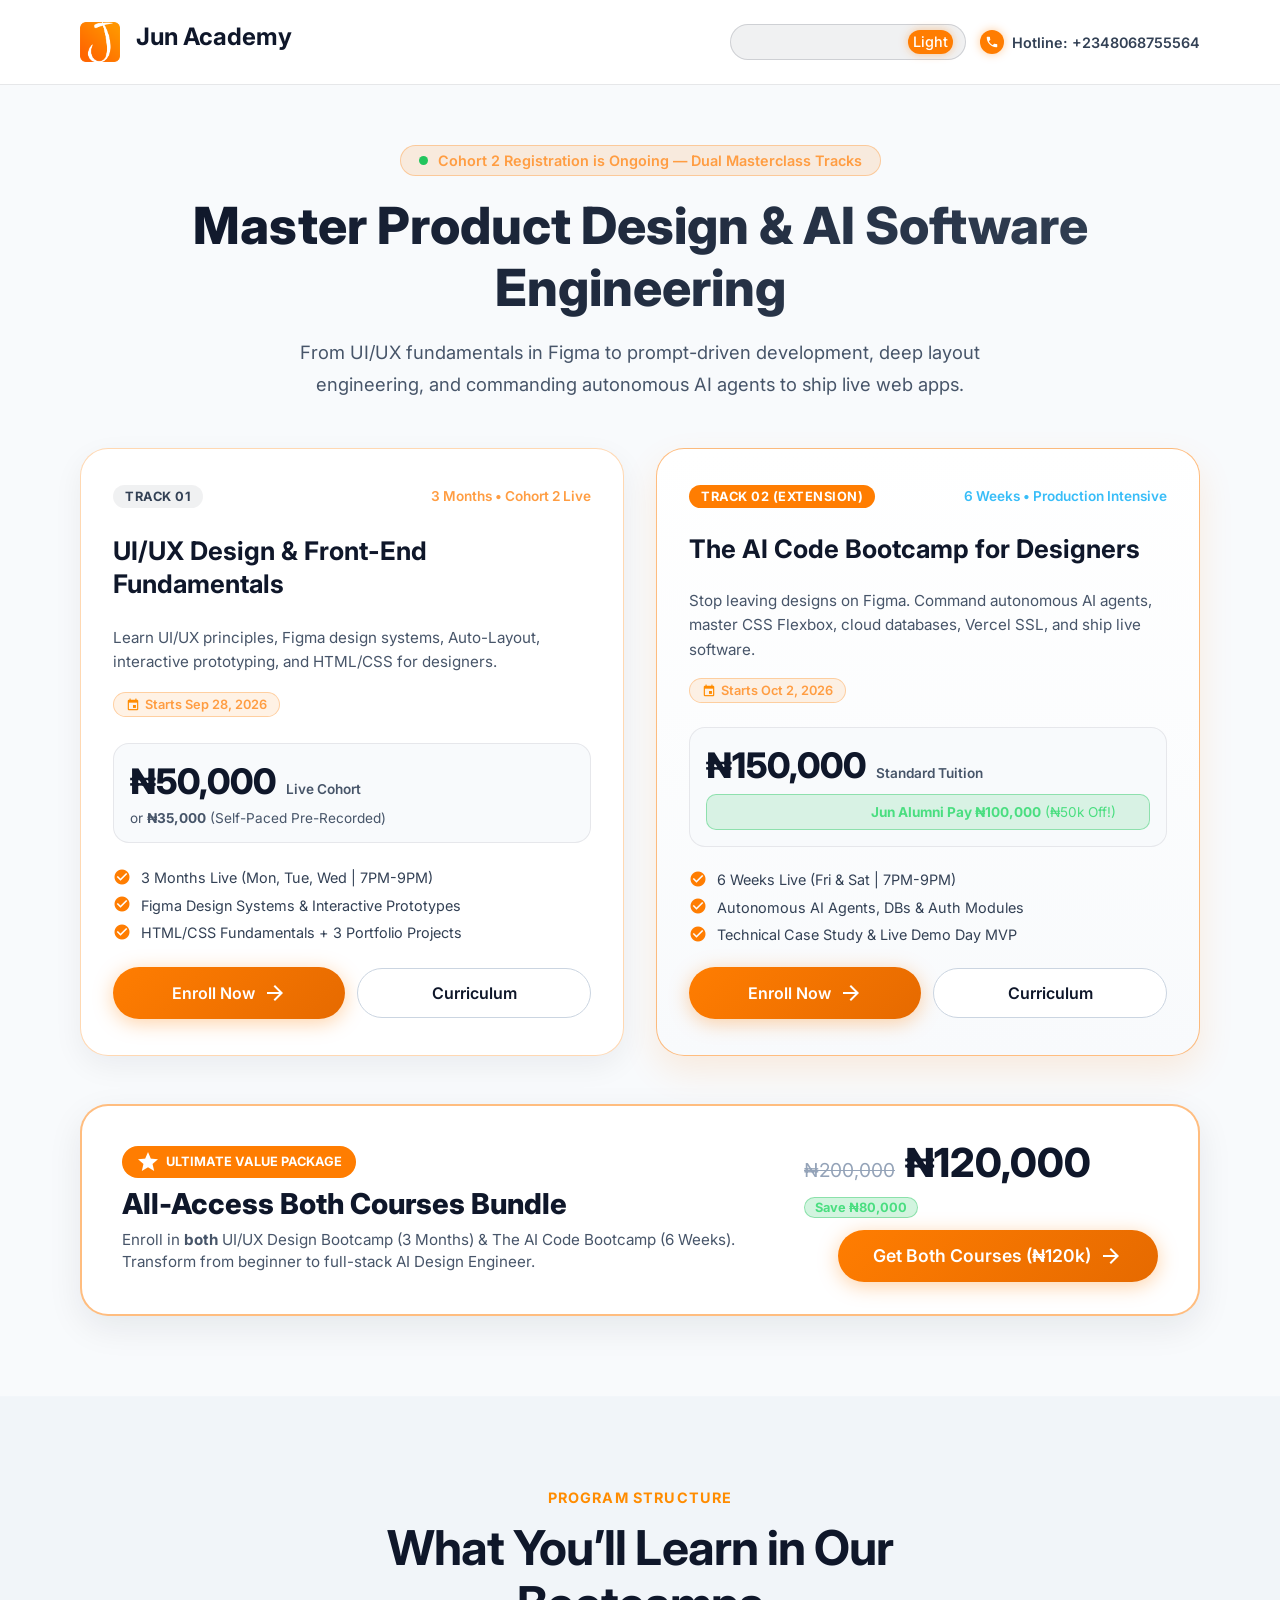
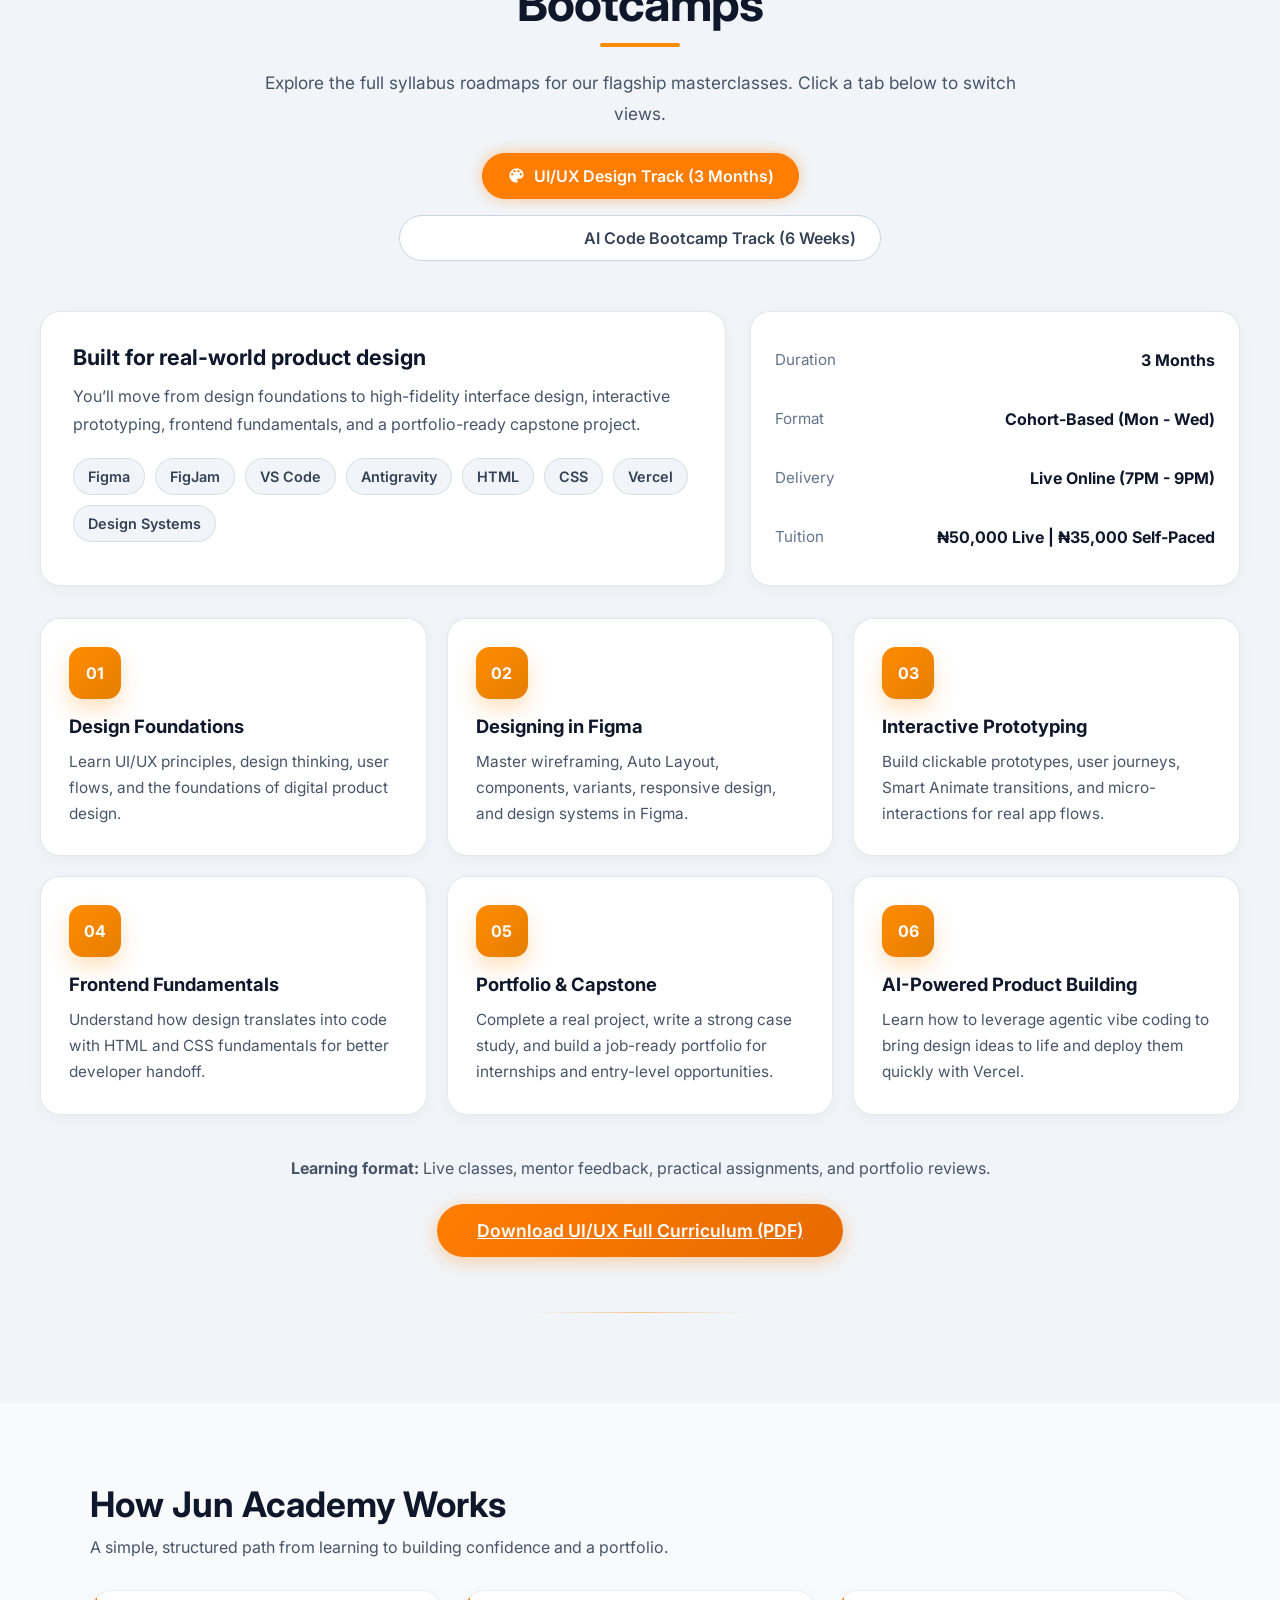
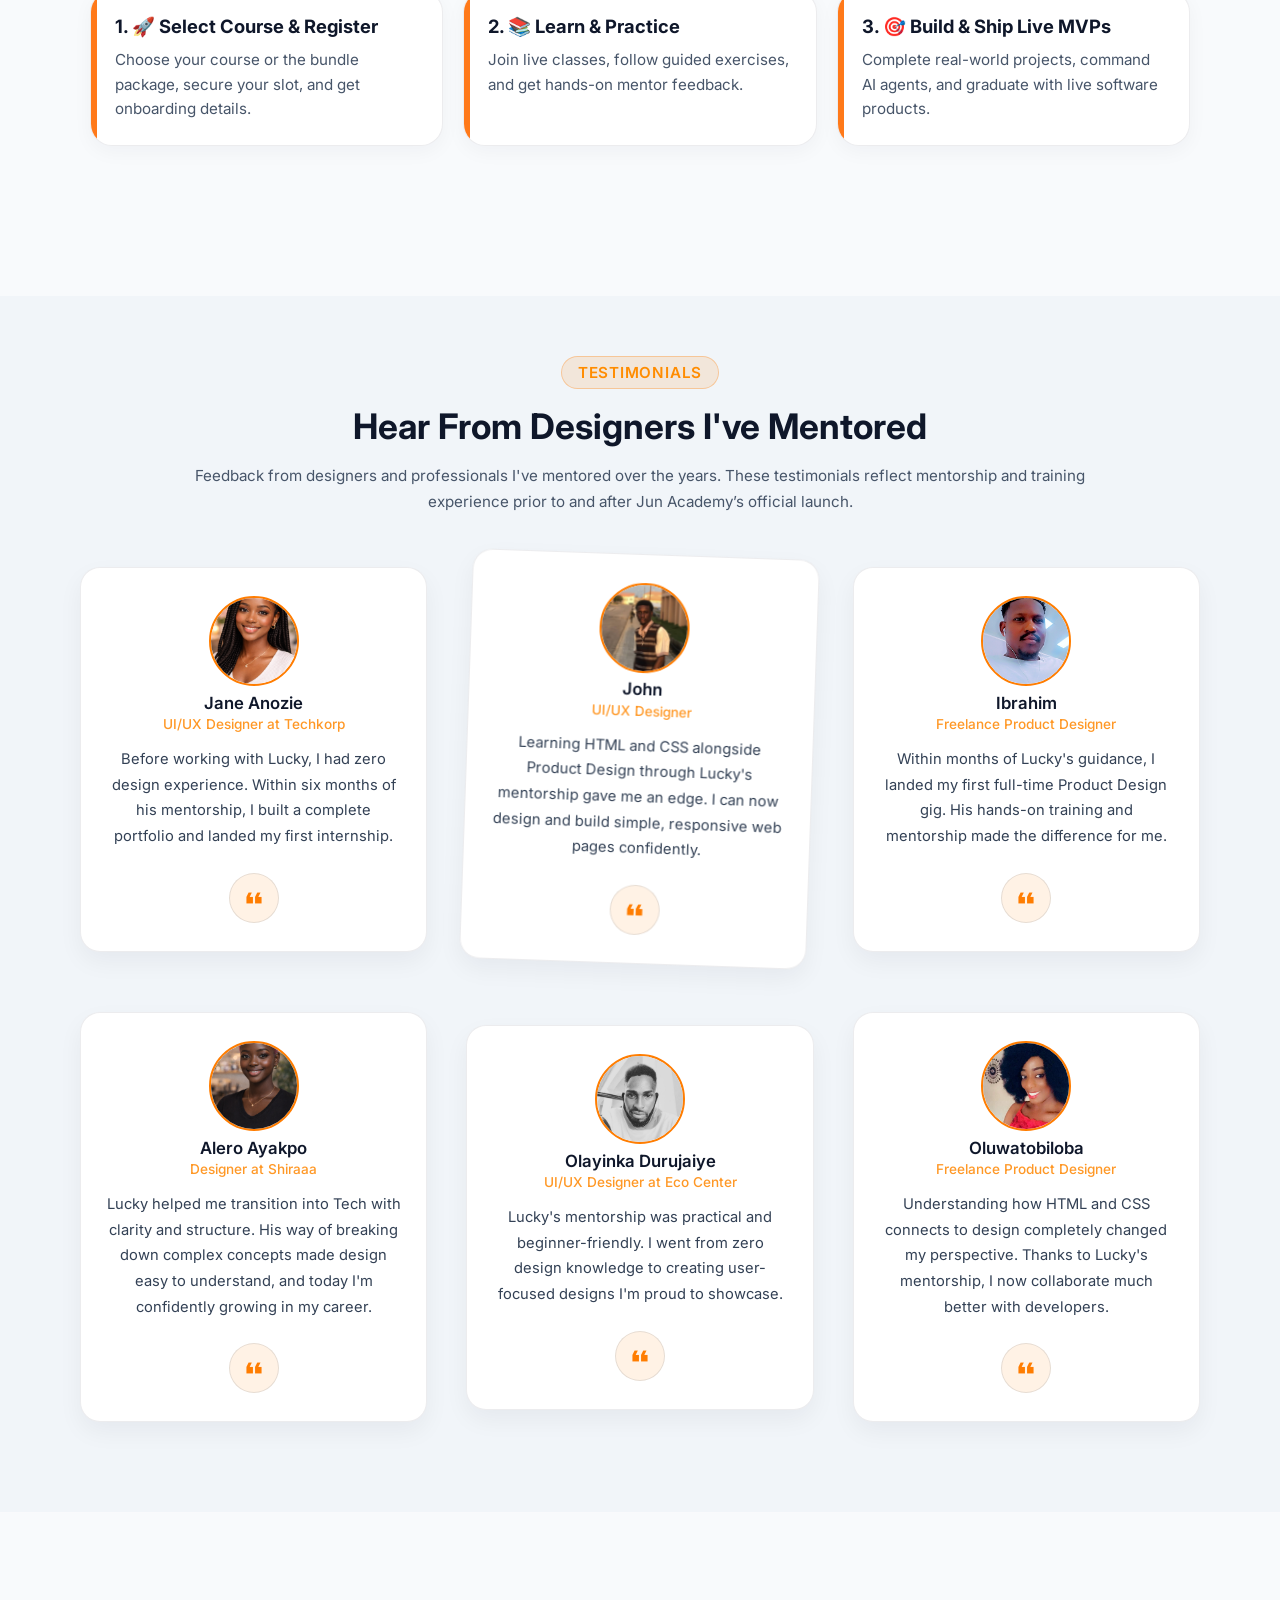
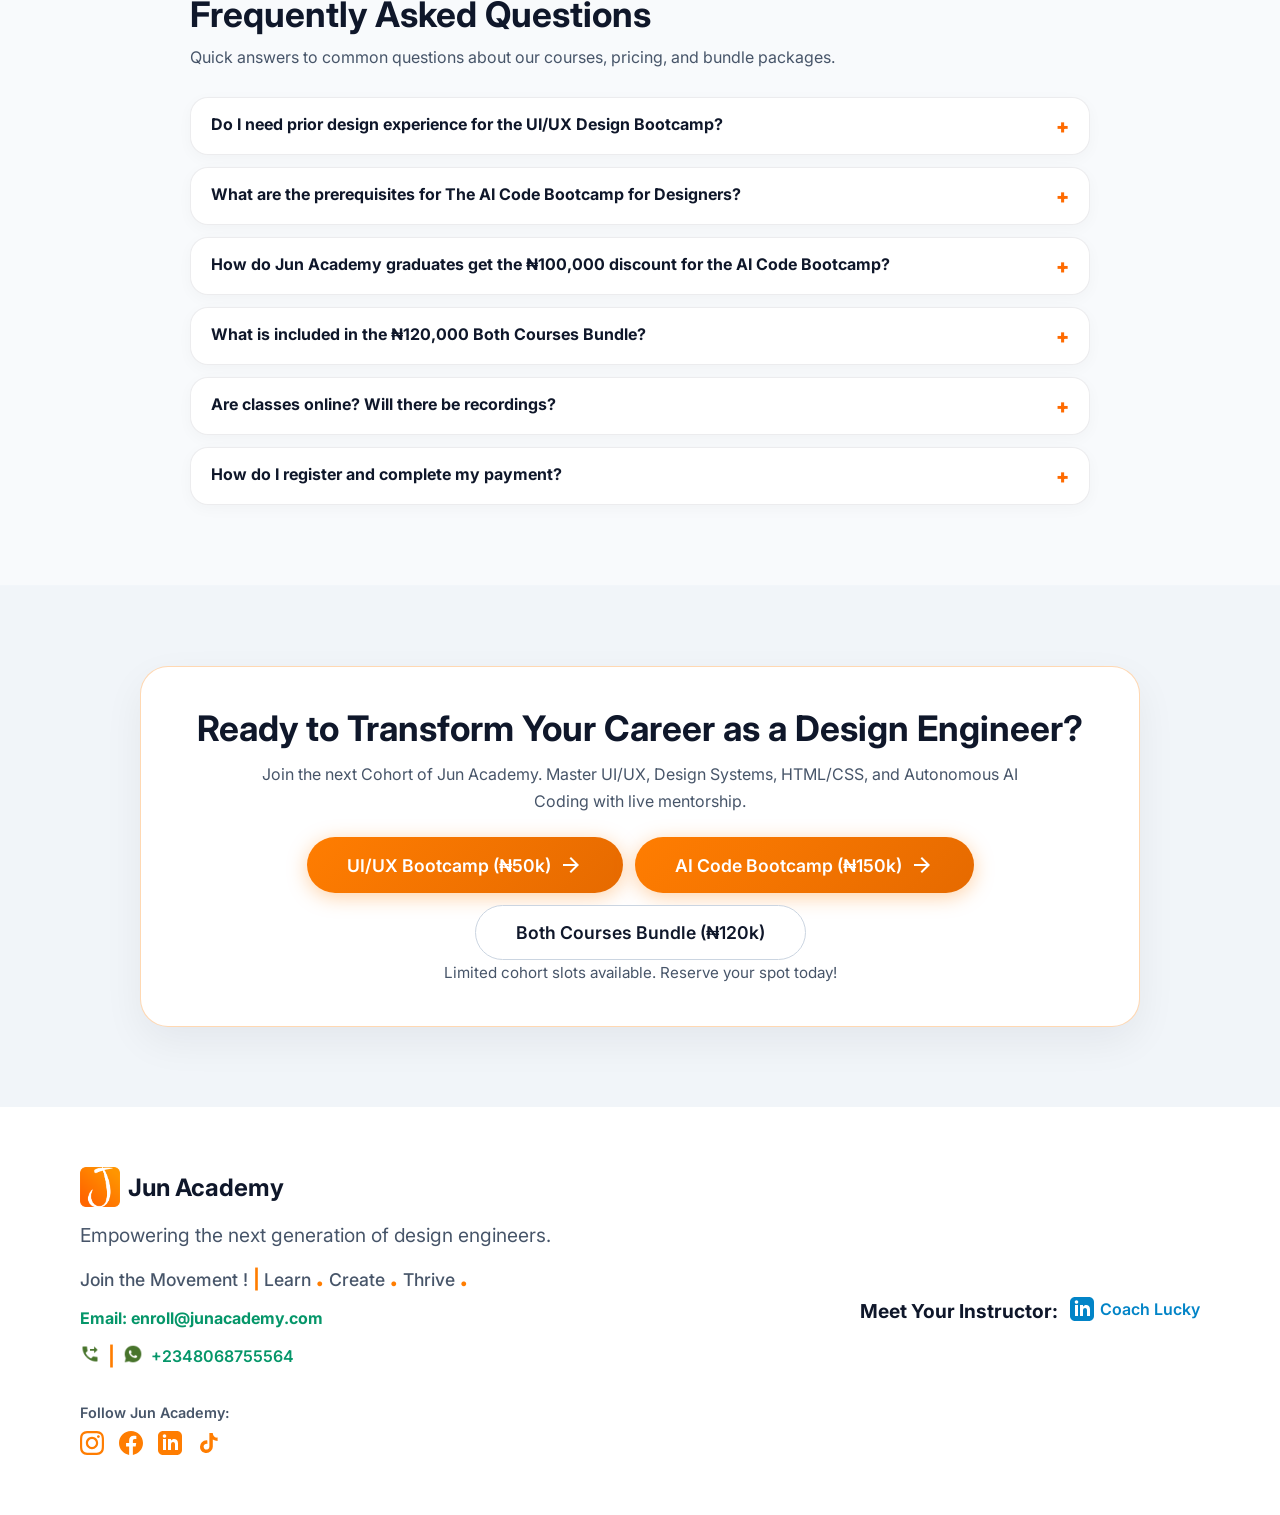
==== commit fa02c0f5: "Implemented switching between light and dark modes" ====
--- a/index.html
+++ b/index.html
@@ -45,6 +45,10 @@
             </div>
         </a>
         <div class="left-container">
+            <button id="themeToggleBtn" class="theme-toggle-btn" aria-label="Toggle theme mode" title="Switch Light/Dark Mode">
+                <span class="material-icons" id="themeToggleIcon">dark_mode</span>
+                <span id="themeToggleText">Dark</span>
+            </button>
             <span class="material-icons">
                 call
             </span>
@@ -905,12 +909,14 @@
                     <h3>Payment Confirmation</h3>
                     <p class="form-subtitle">Submit your receipt details to confirm your spot:</p>
 
-                    <form class="confirm-form" action="https://formsubmit.co/ajax/9d085fc4a8a1b239e46acbcee1ebd3ed"
-                        method="POST" enctype="multipart/form-data">
+                    <form class="confirm-form" action="https://formsubmit.co/9d085fc4a8a1b239e46acbcee1ebd3ed"
+                        method="POST" enctype="multipart/form-data" target="formsubmitHiddenIframe">
                         <!-- FormSubmit Configuration -->
                         <input type="hidden" name="_captcha" value="false">
                         <input type="hidden" name="_subject" value="New Enrollment Submission - Jun Academy">
                         <input type="hidden" name="_replyto" value="%email%">
+                        <input type="hidden" name="_next" id="formSubmitNextInput"
+                            value="https://junacademy.com/?submitted=true">
 
                         <div class="form-group">
                             <label>Enrolling For:</label>
@@ -952,6 +958,7 @@
 
                         <button type="submit" class="btn-primary full-width">Submit Enrollment</button>
                     </form>
+                    <iframe name="formsubmitHiddenIframe" id="formsubmitHiddenIframe" style="display:none;"></iframe>
                 </div>
             </div>
         </div>
--- a/style.css
+++ b/style.css
@@ -1,4 +1,123 @@
 @import url('https://fonts.googleapis.com/css2?family=Inter:ital,opsz,wght@0,14..32,100..900;1,14..32,100..900&family=Lexend:wght@100..900&family=Noto+Sans+Bhaiksuki&family=Roboto:ital,wght@0,100..900;1,100..900&display=swap');
+
+:root {
+    --bg-main: #0b0f19;
+    --bg-header: rgba(11, 15, 25, 0.95);
+    --bg-card: rgba(18, 25, 40, 0.85);
+    --bg-card-solid: #131927;
+    --bg-card-alt: #1e293b;
+    --bg-modal: #151c2e;
+    --bg-input: #0b0f19;
+
+    --text-primary: #ffffff;
+    --text-body: #e2e8f0;
+    --text-muted: #cbd5e1;
+    --text-subtle: #94a3b8;
+
+    --border-color: rgba(255, 255, 255, 0.08);
+    --border-card: rgba(255, 255, 255, 0.12);
+
+    --shadow-color: rgba(0, 0, 0, 0.5);
+
+    --toggle-btn-bg: rgba(255, 255, 255, 0.08);
+    --toggle-btn-border: rgba(255, 255, 255, 0.15);
+    --toggle-btn-text: #ffffff;
+    --toggle-btn-icon: #ffb703;
+    --toggle-btn-hover: rgba(255, 255, 255, 0.15);
+}
+
+[data-theme="light"] {
+    --bg-main: #f8fafc;
+    --bg-header: rgba(255, 255, 255, 0.92);
+    --bg-card: rgba(255, 255, 255, 0.95);
+    --bg-card-solid: #ffffff;
+    --bg-card-alt: #f1f5f9;
+    --bg-modal: #ffffff;
+    --bg-input: #ffffff;
+
+    --text-primary: #0f172a;
+    --text-body: #1e293b;
+    --text-muted: #334155;
+    --text-subtle: #64748b;
+
+    --border-color: rgba(15, 23, 42, 0.1);
+    --border-card: rgba(15, 23, 42, 0.12);
+
+    --shadow-color: rgba(15, 23, 42, 0.08);
+
+    --toggle-btn-bg: rgba(15, 23, 42, 0.06);
+    --toggle-btn-border: rgba(15, 23, 42, 0.15);
+    --toggle-btn-text: #0f172a;
+    --toggle-btn-icon: #d97706;
+    --toggle-btn-hover: rgba(15, 23, 42, 0.12);
+}
+
+/* Theme Toggle Button */
+.theme-toggle-btn {
+    display: inline-flex;
+    align-items: center;
+    justify-content: center;
+    gap: 5px;
+    background: var(--toggle-btn-bg);
+    border: 1px solid var(--toggle-btn-border);
+    color: var(--toggle-btn-text);
+    padding: 5px 12px !important;
+    border-radius: 50px;
+    font-size: 0.8rem !important;
+    font-weight: 600;
+    cursor: pointer;
+    transition: all 0.3s cubic-bezier(0.4, 0, 0.2, 1);
+    margin-right: 6px;
+    line-height: 1;
+    user-select: none;
+    -webkit-tap-highlight-color: transparent;
+}
+
+.theme-toggle-btn:hover {
+    background: var(--toggle-btn-hover);
+    transform: translateY(-1px);
+    border-color: #ff7d01;
+}
+
+.theme-toggle-btn:active {
+    transform: scale(0.95);
+}
+
+.theme-toggle-btn .material-icons {
+    font-size: 1.0rem !important;
+    color: var(--toggle-btn-icon) !important;
+    background: transparent !important;
+    padding: 0 !important;
+    box-shadow: none !important;
+    transition: transform 0.4s ease;
+    display: inline-block;
+    line-height: 1;
+}
+
+.theme-toggle-btn:hover .material-icons {
+    transform: rotate(25deg);
+}
+
+/* Responsive Theme Toggle Rules for Mobile & Tablets (e.g. iPhone 16 Pro Max) */
+@media (max-width: 768px) {
+    #themeToggleText {
+        display: none;
+    }
+
+    .theme-toggle-btn {
+        padding: 6px !important;
+        border-radius: 50px;
+        min-width: 32px;
+        min-height: 32px;
+        width: 32px;
+        height: 32px;
+        margin-right: 0;
+    }
+
+    .theme-toggle-btn .material-icons {
+        font-size: 0.95rem !important;
+    }
+}
 
 * {
     margin: 0;
@@ -9,8 +128,8 @@
 }
 
 body {
-    background-color: #0b0f19;
-    color: #e2e8f0;
+    background-color: var(--bg-main);
+    color: var(--text-body);
     overflow-x: hidden;
 }
 
@@ -26,8 +145,8 @@
     align-items: center;
     padding: 22px 80px;
     border-bottom: 1px solid rgba(255, 255, 255, 0.08);
-    position: sticky;
-    top: 0;
+    /* position: sticky;
+    top: 0; */
     z-index: 100;
     backdrop-filter: blur(12px);
 }
@@ -418,7 +537,7 @@
     justify-content: space-between;
     align-items: center;
     padding: 60px 80px;
-    border-top: 1px solid rgba(255, 255, 255, 0.08);
+    border-top: none;
 }
 
 .business-socials {
@@ -471,8 +590,8 @@
 .wholecontainer {
     width: 100%;
     height: auto;
-    background-color: #070a11;
-    color: #e2e8f0;
+    background-color: transparent;
+    color: inherit;
     display: flex;
     flex-direction: row;
     justify-content: space-between;
@@ -622,6 +741,8 @@
     align-items: center;
     z-index: 1000;
     backdrop-filter: blur(10px);
+    overflow-y: auto;
+    padding: 40px 20px;
 }
 
 .modal-overlay.active {
@@ -634,6 +755,8 @@
     color: #f3f4f6;
     width: 90%;
     max-width: 700px;
+    max-height: 90vh;
+    overflow-y: auto;
     border-radius: 20px;
     padding: 28px;
     box-shadow: 0 25px 60px rgba(0, 0, 0, 0.7);
@@ -1724,6 +1847,18 @@
     .curriculum-grid {
         grid-template-columns: repeat(2, 1fr);
     }
+
+    .payment-modal {
+        max-height: 90vh;
+        overflow-y: auto;
+        margin: 16px 0;
+    }
+
+    #paymentModalOverlay {
+        align-items: flex-start;
+        overflow-y: auto;
+        padding: 40px 0;
+    }
 }
 
 @media (max-width: 768px) {
@@ -1894,7 +2029,14 @@
         padding: 15px;
         flex-direction: column;
         align-items: center;
-        gap: 15px;
+        gap: 12px;
+    }
+
+    .left-container {
+        width: 100%;
+        justify-content: center;
+        flex-wrap: wrap;
+        gap: 8px;
     }
 
     .right-container {
@@ -2398,8 +2540,15 @@
 }
 
 @keyframes fadeIn {
-    from { opacity: 0; transform: translateY(6px); }
-    to { opacity: 1; transform: translateY(0); }
+    from {
+        opacity: 0;
+        transform: translateY(6px);
+    }
+
+    to {
+        opacity: 1;
+        transform: translateY(0);
+    }
 }
 
 .curriculum-intro-card.intro-accent {
@@ -2564,15 +2713,18 @@
     .hero {
         padding: 40px 24px;
     }
+
     .bundle-banner-card {
         flex-direction: column;
         align-items: flex-start;
         text-align: left;
     }
+
     .bundle-right {
         align-items: flex-start;
         width: 100%;
     }
+
     .btn-bundle {
         width: 100%;
     }
@@ -2602,4 +2754,437 @@
     border-color: rgba(74, 222, 128, 0.4) !important;
     font-weight: 700;
     cursor: not-allowed;
+}
+
+/* Fix for 14-inch laptops and smaller viewports where the modal overflows vertically */
+@media (max-height: 880px),
+(max-width: 1540px) {
+    .left-hero-container {
+        /* Prevents the card from stretching past the screen height */
+        max-height: 80vh;
+
+        /* Forces an internal vertical scrollbar if content overflows */
+        overflow-y: auto;
+
+        /* Smooth scrolling inside the modal box */
+        scroll-behavior: smooth;
+
+        /* Slightly trims internal padding to preserve viewable space */
+        padding: 25px 40px;
+    }
+
+    /* Keeps your button and bottom elements from being clipped by the rounded card edges */
+    .left-hero-container>*:last-child {
+        margin-bottom: 10px;
+    }
+}
+
+/* ==========================================================================
+   Light Theme Rules & Overrides ([data-theme="light"])
+   ========================================================================== */
+
+[data-theme="light"] {
+    background-color: #f8fafc;
+    color: #1e293b;
+}
+
+[data-theme="light"] .header {
+    background-color: rgba(255, 255, 255, 0.92);
+    border-bottom-color: rgba(15, 23, 42, 0.1);
+}
+
+[data-theme="light"] .header a,
+[data-theme="light"] .sitename {
+    color: #0f172a;
+}
+
+[data-theme="light"] .left-container p {
+    color: #334155;
+}
+
+[data-theme="light"] .hero {
+    background: #f8fafc;
+}
+
+[data-theme="light"] .hero-header-wrap h1 {
+    color: #0f172a;
+    background: linear-gradient(135deg, #0f172a 0%, #334155 100%);
+    background-clip: text;
+    -webkit-background-clip: text;
+    -webkit-text-fill-color: transparent;
+}
+
+[data-theme="light"] .hero-header-wrap p {
+    color: #475569;
+}
+
+[data-theme="light"] .course-hero-card {
+    background: #ffffff;
+    border-color: rgba(255, 125, 1, 0.3);
+    box-shadow: 0 10px 30px rgba(15, 23, 42, 0.06);
+}
+
+[data-theme="light"] .course-hero-card.course-featured {
+    background: linear-gradient(180deg, #ffffff 0%, #f8fafc 100%);
+    border-color: rgba(255, 125, 1, 0.5);
+    box-shadow: 0 15px 35px rgba(255, 125, 1, 0.12);
+}
+
+[data-theme="light"] .course-hero-card h2 {
+    color: #0f172a;
+}
+
+[data-theme="light"] .course-card-badge {
+    background: rgba(15, 23, 42, 0.06);
+    color: #334155;
+}
+
+[data-theme="light"] .course-card-badge.badge-accent {
+    background: #ff7d01;
+    color: #ffffff;
+}
+
+[data-theme="light"] .course-desc {
+    color: #475569;
+}
+
+[data-theme="light"] .course-price-box {
+    background: #f8fafc;
+    border-color: rgba(15, 23, 42, 0.08);
+}
+
+[data-theme="light"] .price-main {
+    color: #0f172a;
+}
+
+[data-theme="light"] .price-label,
+[data-theme="light"] .price-sub-row {
+    color: #475569;
+}
+
+[data-theme="light"] .highlight-item {
+    color: #334155;
+}
+
+[data-theme="light"] .btn-secondary {
+    background-color: #ffffff;
+    color: #0f172a;
+    border: 1px solid #cbd5e1;
+}
+
+[data-theme="light"] .btn-secondary:hover {
+    background-color: #f1f5f9;
+    border-color: #94a3b8;
+}
+
+[data-theme="light"] .bundle-banner-card {
+    background: #ffffff;
+    border-color: rgba(255, 125, 1, 0.5);
+    box-shadow: 0 12px 35px rgba(15, 23, 42, 0.08);
+}
+
+[data-theme="light"] .bundle-left h3 {
+    color: #0f172a;
+}
+
+[data-theme="light"] .bundle-left p {
+    color: #475569;
+}
+
+[data-theme="light"] .bundle-price {
+    color: #0f172a;
+}
+
+[data-theme="light"] .bundle-old-price {
+    color: #94a3b8;
+}
+
+[data-theme="light"] .curriculum-section {
+    background: #f1f5f9;
+}
+
+[data-theme="light"] .curriculum-header h2 {
+    color: #0f172a;
+}
+
+[data-theme="light"] .curriculum-header p {
+    color: #475569;
+}
+
+[data-theme="light"] .curriculum-tab-btn {
+    background: #ffffff;
+    border-color: #cbd5e1;
+    color: #334155;
+}
+
+[data-theme="light"] .curriculum-tab-btn:hover {
+    background: rgba(255, 125, 1, 0.1);
+    border-color: #ff7d01;
+    color: #ff7d01;
+}
+
+[data-theme="light"] .curriculum-tab-btn.active {
+    background: #ff7d01;
+    color: #ffffff;
+    border-color: #ff7d01;
+}
+
+[data-theme="light"] .curriculum-intro-card,
+[data-theme="light"] .curriculum-meta-card,
+[data-theme="light"] .curriculum-card {
+    background: #ffffff;
+    border-color: rgba(15, 23, 42, 0.1);
+    box-shadow: 0 4px 15px rgba(15, 23, 42, 0.04);
+}
+
+[data-theme="light"] .curriculum-intro-card h3,
+[data-theme="light"] .curriculum-card h3 {
+    color: #0f172a;
+}
+
+[data-theme="light"] .curriculum-intro-card p,
+[data-theme="light"] .curriculum-card p,
+[data-theme="light"] .curriculum-footer p {
+    color: #475569;
+}
+
+[data-theme="light"] .curriculum-tools span {
+    background: #f1f5f9;
+    color: #334155;
+    border: 1px solid rgba(15, 23, 42, 0.1);
+}
+
+[data-theme="light"] .meta-label {
+    color: #64748b;
+}
+
+[data-theme="light"] .meta-value {
+    color: #0f172a;
+}
+
+[data-theme="light"] .how-it-works {
+    background: #f8fafc;
+}
+
+[data-theme="light"] .how-wrap h2 {
+    color: #0f172a;
+}
+
+[data-theme="light"] .how-sub {
+    color: #475569;
+}
+
+[data-theme="light"] .how-card {
+    background: #ffffff;
+    border: 1px solid rgba(15, 23, 42, 0.08);
+    box-shadow: 0 6px 20px rgba(15, 23, 42, 0.04);
+}
+
+[data-theme="light"] .how-card h3 {
+    color: #0f172a;
+}
+
+[data-theme="light"] .how-card p {
+    color: #475569;
+}
+
+[data-theme="light"] .testimonials {
+    background: #f1f5f9;
+    color: #1e293b;
+}
+
+[data-theme="light"] .hear-container h1 {
+    color: #0f172a;
+}
+
+[data-theme="light"] .real-container p {
+    color: #475569;
+}
+
+[data-theme="light"] .profile-container {
+    background: #ffffff;
+    border-color: rgba(15, 23, 42, 0.08);
+    box-shadow: 0 10px 25px rgba(15, 23, 42, 0.05);
+}
+
+[data-theme="light"] .name-container h2 {
+    color: #0f172a;
+}
+
+[data-theme="light"] .quote {
+    color: #334155;
+}
+
+[data-theme="light"] .quote-icon-container {
+    border-color: rgba(15, 23, 42, 0.1);
+    background-color: rgba(255, 125, 1, 0.1);
+}
+
+[data-theme="light"] .faq {
+    background: #f8fafc;
+}
+
+[data-theme="light"] .faq-wrap h2 {
+    color: #0f172a;
+}
+
+[data-theme="light"] .faq-sub {
+    color: #475569;
+}
+
+[data-theme="light"] .faq-item {
+    background: #ffffff;
+    border: 1px solid rgba(15, 23, 42, 0.08);
+    box-shadow: 0 4px 15px rgba(15, 23, 42, 0.03);
+}
+
+[data-theme="light"] .faq-item summary {
+    color: #0f172a;
+}
+
+[data-theme="light"] .faq-item p {
+    color: #475569;
+}
+
+[data-theme="light"] .final-cta {
+    background: #f1f5f9;
+}
+
+[data-theme="light"] .final-cta-wrap {
+    background: #ffffff;
+    border: 1px solid rgba(255, 125, 1, 0.3);
+    box-shadow: 0 15px 40px rgba(15, 23, 42, 0.06);
+}
+
+[data-theme="light"] .final-cta h2 {
+    color: #0f172a;
+}
+
+[data-theme="light"] .final-cta p,
+[data-theme="light"] .final-cta-note {
+    color: #475569;
+}
+
+[data-theme="light"] .footer,
+[data-theme="light"] .wholecontainer {
+    background-color: #ffffff !important;
+    background: #ffffff !important;
+    color: #1e293b;
+    border-top: none !important;
+}
+
+[data-theme="light"] .logo-footer-container h2,
+[data-theme="light"] .right-footer-container h3 {
+    color: #0f172a;
+}
+
+[data-theme="light"] .left-footer-container h4,
+[data-theme="light"] .phone-number {
+    color: #059669;
+}
+
+[data-theme="light"] .empower,
+[data-theme="light"] .join,
+[data-theme="light"] .business-socials p {
+    color: #475569;
+}
+
+[data-theme="light"] .linkedin-container a {
+    color: #0284c7;
+}
+
+[data-theme="light"] .modal {
+    background-color: #ffffff;
+    color: #1e293b;
+    border: 1px solid rgba(15, 23, 42, 0.15);
+    box-shadow: 0 25px 60px rgba(15, 23, 42, 0.2);
+}
+
+[data-theme="light"] .modal-header h2 {
+    color: #0f172a;
+}
+
+[data-theme="light"] .close-btn {
+    color: #64748b;
+}
+
+[data-theme="light"] .close-btn:hover {
+    color: #0f172a;
+}
+
+[data-theme="light"] .features li {
+    color: #334155;
+}
+
+[data-theme="light"] .info-box {
+    background-color: #f8fafc;
+    border-color: rgba(15, 23, 42, 0.1);
+}
+
+[data-theme="light"] .info-box p {
+    color: #334155;
+}
+
+[data-theme="light"] .price-inline,
+[data-theme="light"] .bundle-price-text {
+    color: #0f172a;
+}
+
+[data-theme="light"] .account-card {
+    background: #f8fafc;
+    border-color: rgba(15, 23, 42, 0.1);
+}
+
+[data-theme="light"] .bank-option p {
+    color: #0f172a;
+}
+
+[data-theme="light"] .detail-group label {
+    color: #64748b;
+}
+
+[data-theme="light"] .detail-group p {
+    color: #0f172a;
+}
+
+[data-theme="light"] .payment-form-col h3 {
+    color: #0f172a;
+}
+
+[data-theme="light"] .form-subtitle,
+[data-theme="light"] .modal-subtitle {
+    color: #64748b;
+}
+
+[data-theme="light"] .form-group label {
+    color: #334155;
+}
+
+[data-theme="light"] input[type="text"],
+[data-theme="light"] input[type="email"],
+[data-theme="light"] input[type="tel"],
+[data-theme="light"] input[type="file"],
+[data-theme="light"] select.form-select {
+    background-color: #ffffff;
+    color: #0f172a;
+    border: 1px solid rgba(15, 23, 42, 0.2);
+}
+
+[data-theme="light"] input::placeholder {
+    color: #94a3b8;
+}
+
+[data-theme="light"] .selected-course-notice {
+    background: rgba(255, 125, 1, 0.08);
+    border-color: rgba(255, 125, 1, 0.25);
+}
+
+[data-theme="light"] .selected-course-notice h4 {
+    color: #0f172a;
+}
+
+[data-theme="light"] .support-box {
+    background: #f1f5f9;
+    border-color: rgba(15, 23, 42, 0.1);
+    color: #475569;
 }
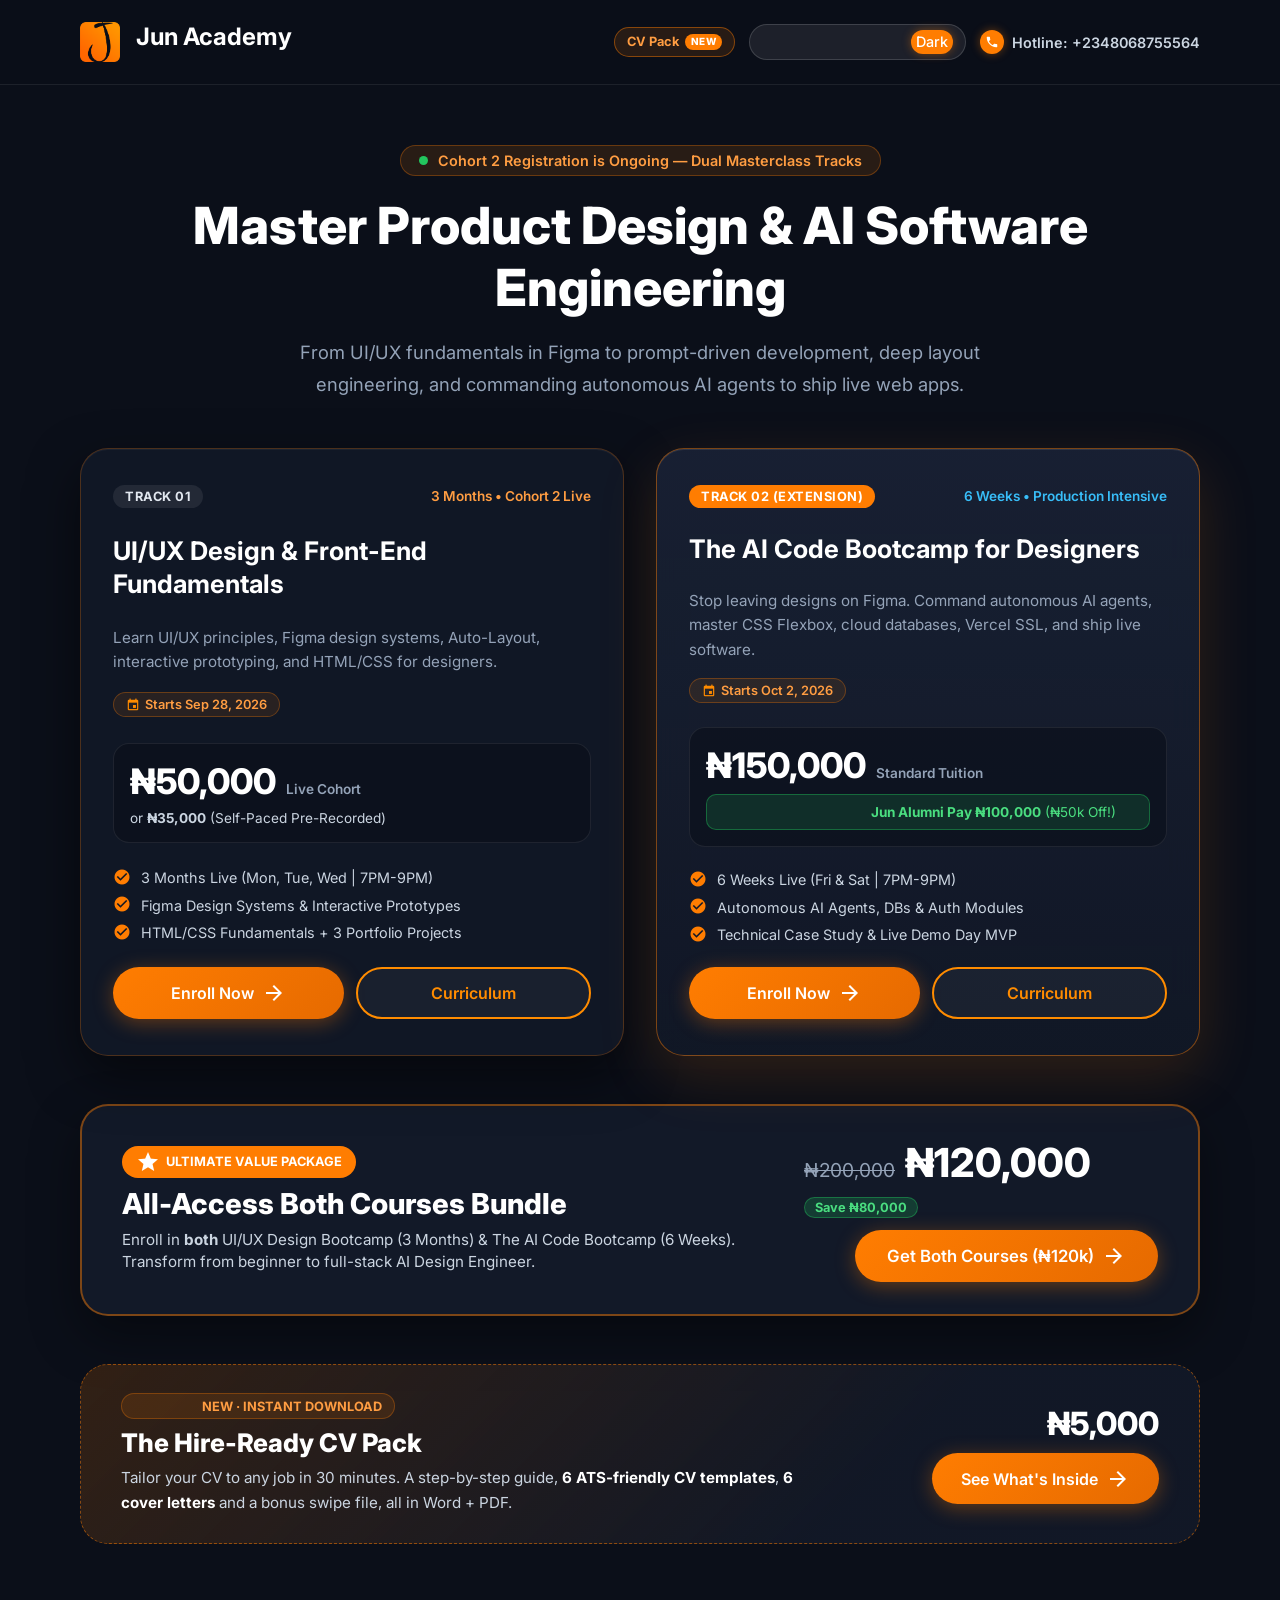
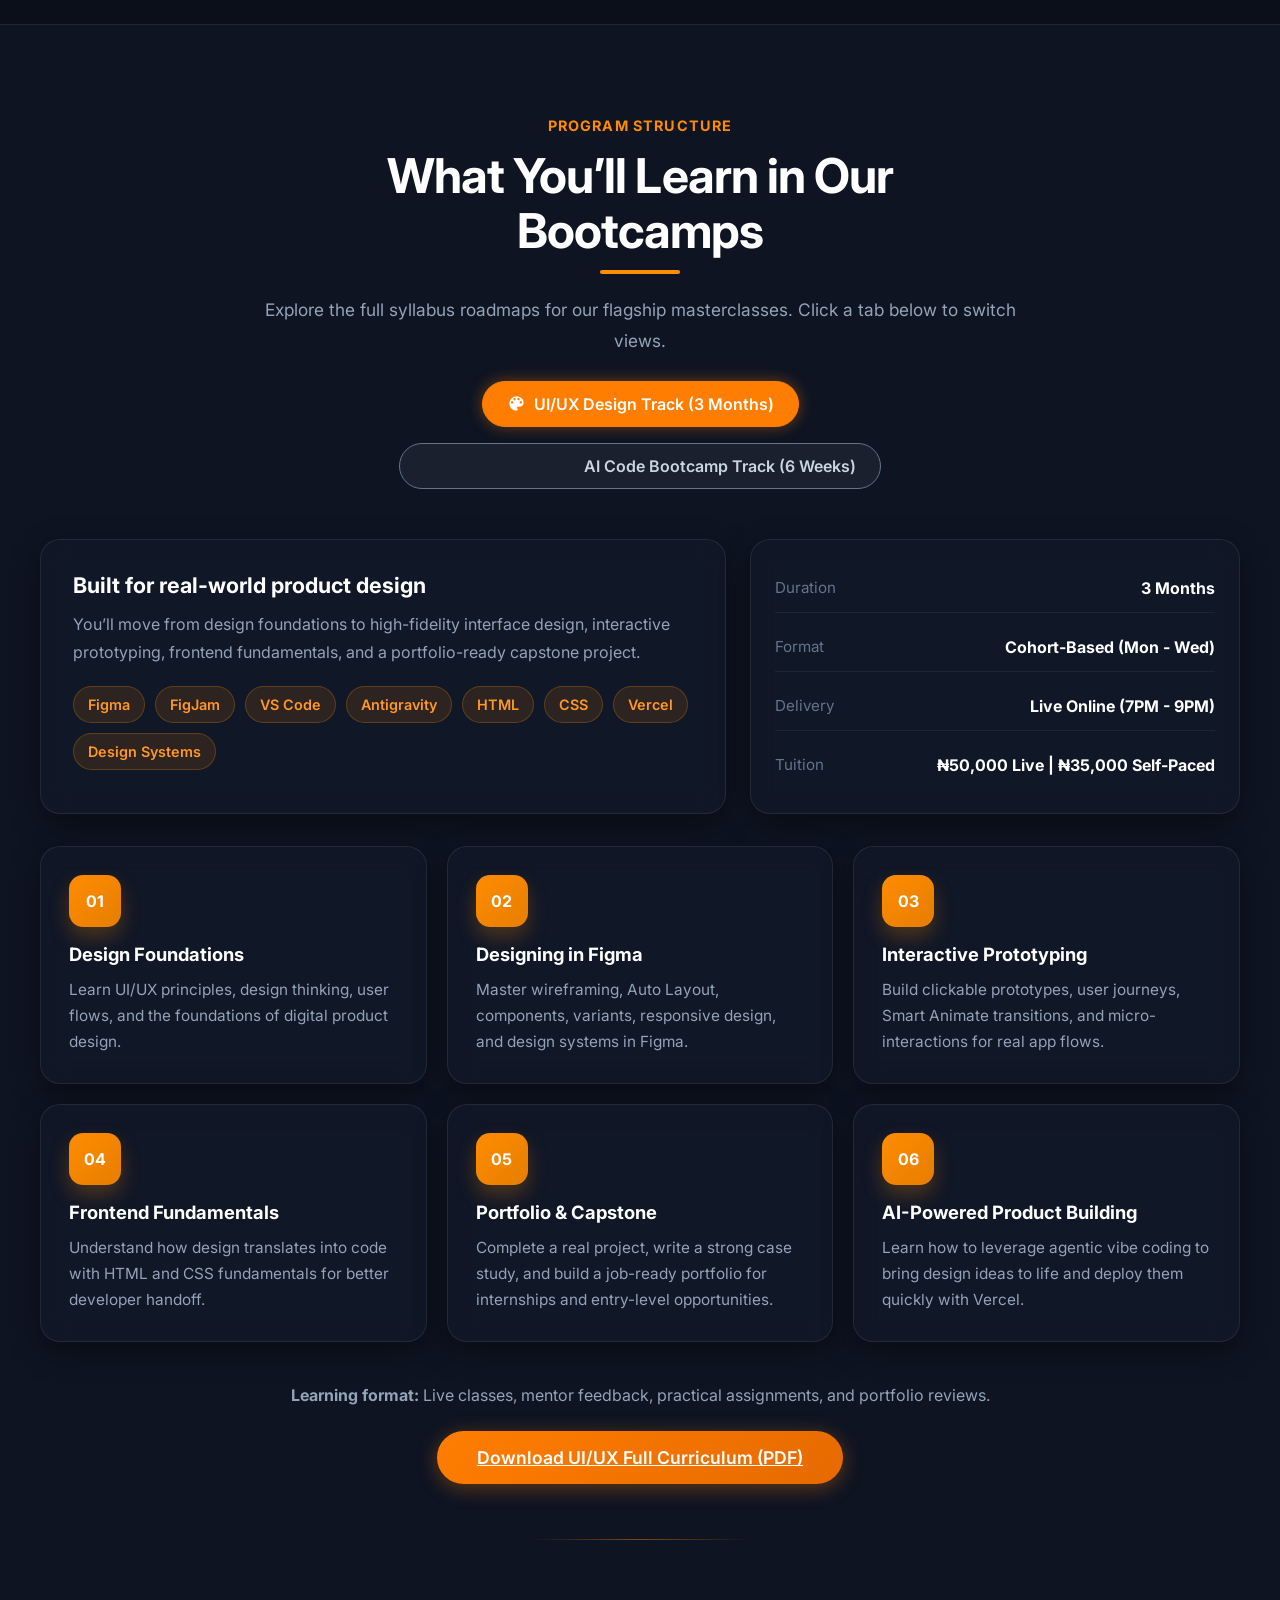
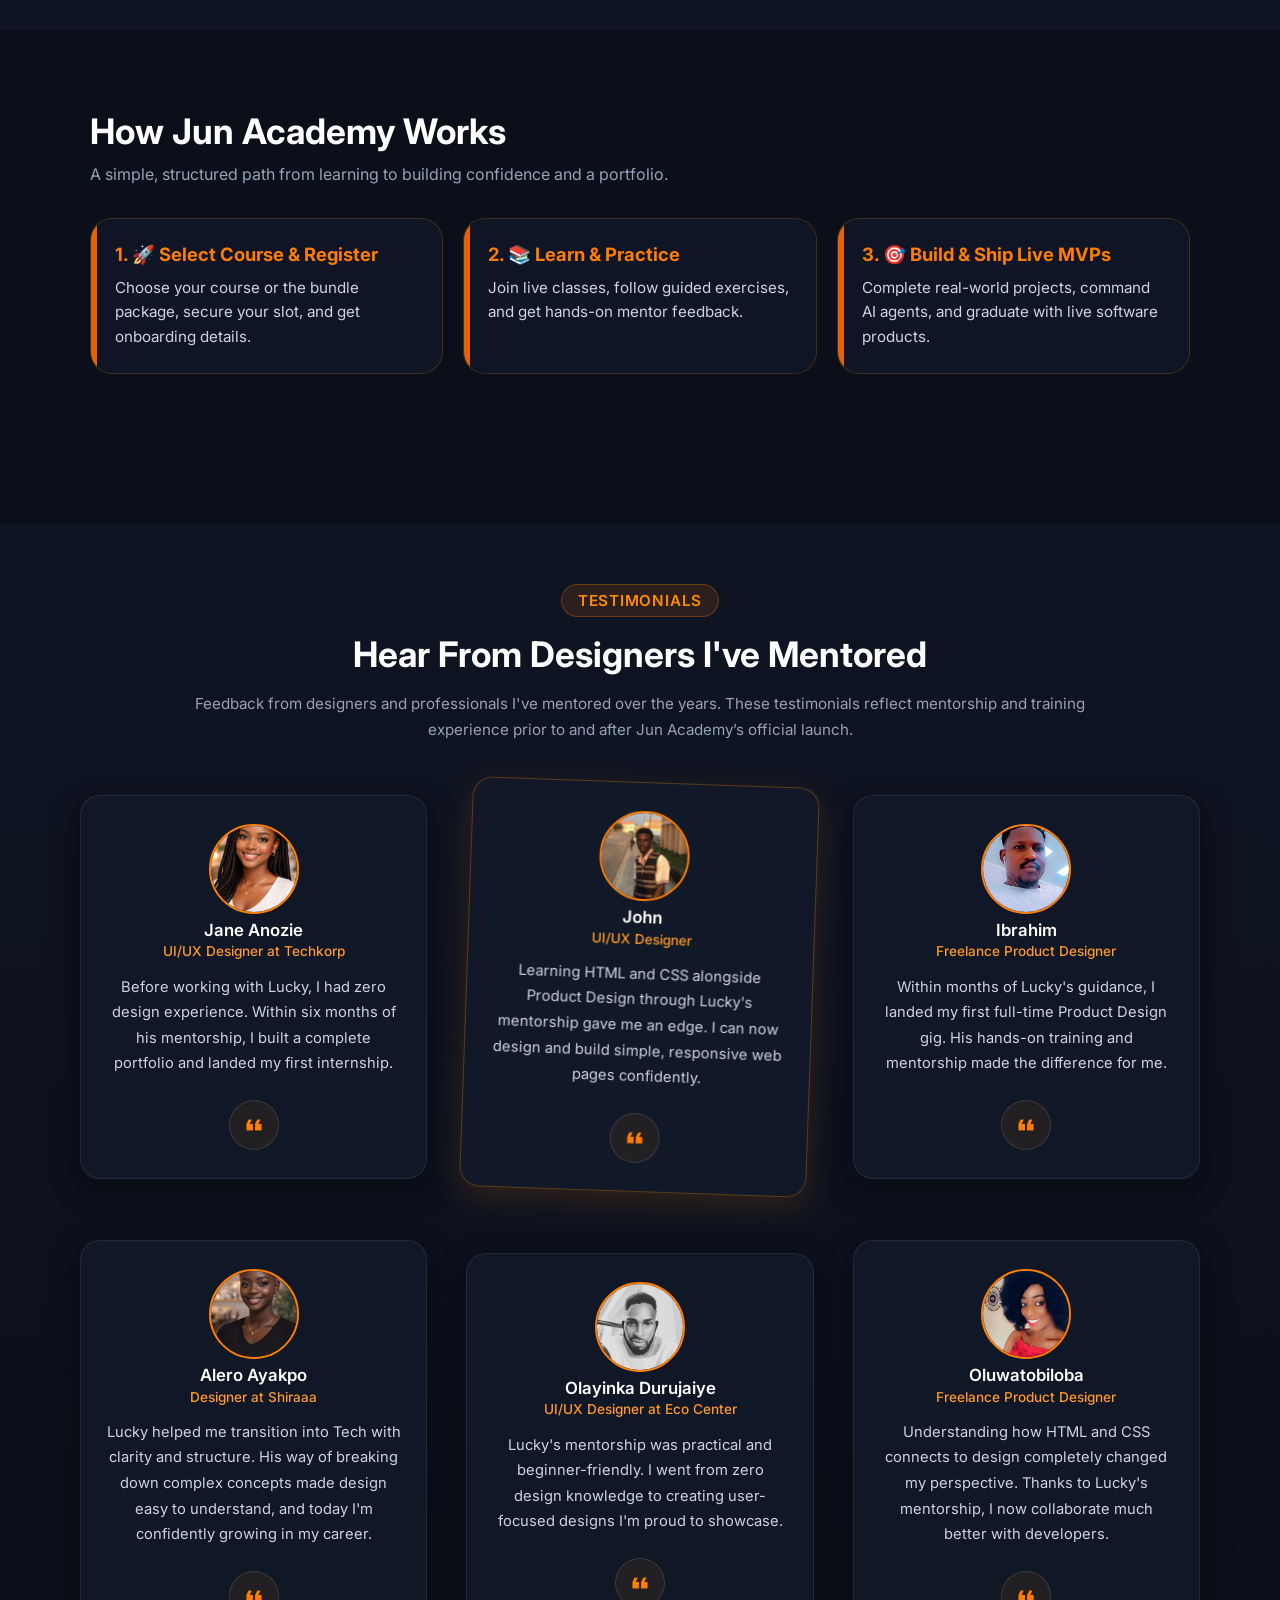
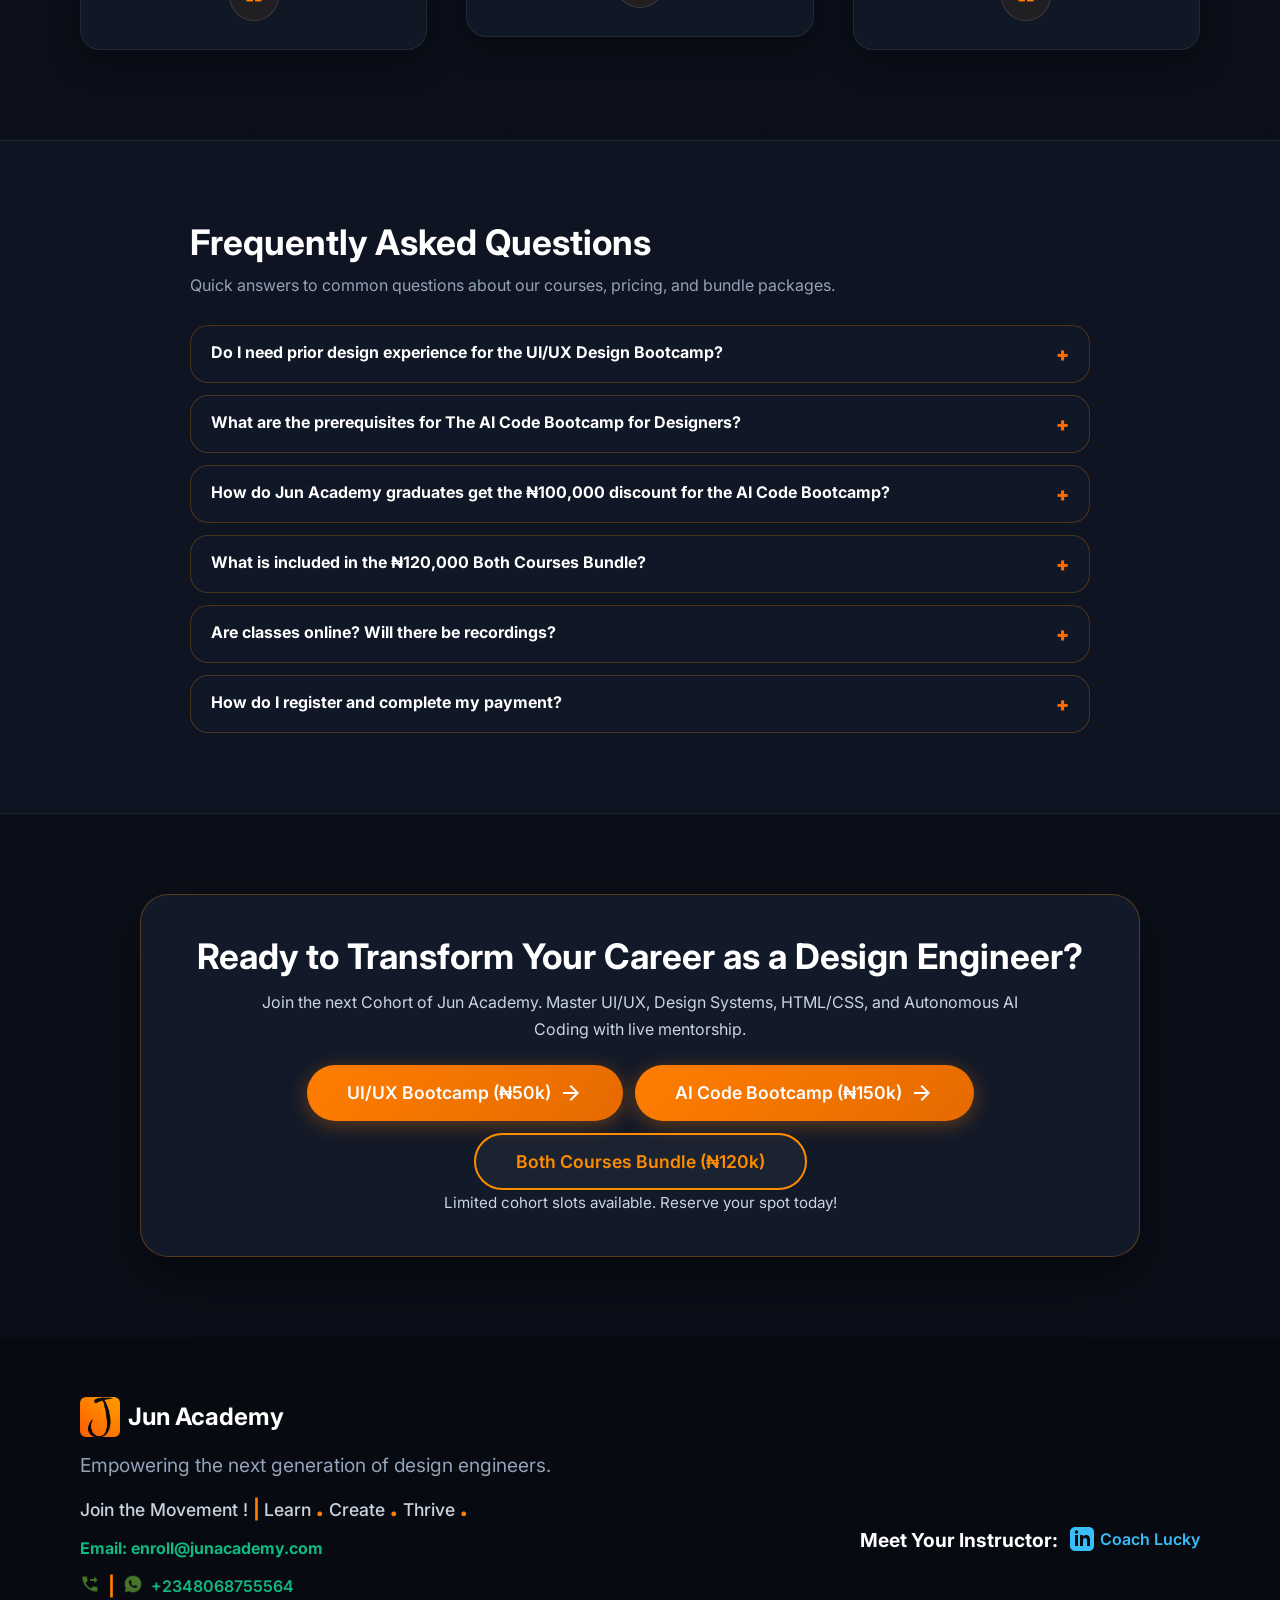
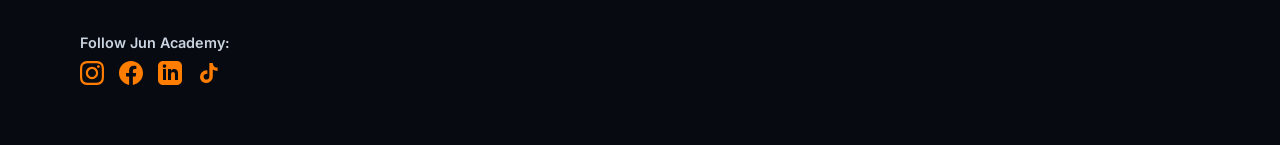
==== commit df8f9521: "Add Hire-Ready CV Pack page and make dark mode the default" ====
--- a/index.html
+++ b/index.html
@@ -45,7 +45,11 @@
             </div>
         </a>
         <div class="left-container">
-            <button id="themeToggleBtn" class="theme-toggle-btn" aria-label="Toggle theme mode" title="Switch Light/Dark Mode">
+            <a href="cv-pack.html" class="nav-cvpack" title="The Hire-Ready CV Pack">
+                CV Pack <em class="nav-cvpack-new">NEW</em>
+            </a>
+            <button id="themeToggleBtn" class="theme-toggle-btn" aria-label="Toggle theme mode"
+                title="Switch Light/Dark Mode">
                 <span class="material-icons" id="themeToggleIcon">dark_mode</span>
                 <span id="themeToggleText">Dark</span>
             </button>
@@ -176,6 +180,24 @@
                     Get Both Courses (₦120k)
                     <span class="material-symbols-outlined">arrow_forward</span>
                 </button>
+            </div>
+        </div>
+
+        <!-- CV Pack Promo -->
+        <div class="cvpack-promo">
+            <div class="cvpack-promo-left">
+                <span class="cvpack-promo-badge"><span class="material-icons">bolt</span> New · Instant Download</span>
+                <h3>The Hire-Ready CV Pack</h3>
+                <p>Tailor your CV to any job in 30 minutes. A step-by-step guide, <strong>6 ATS-friendly CV
+                        templates</strong>, <strong>6 cover letters</strong> and a bonus swipe file, all in Word + PDF.
+                </p>
+            </div>
+            <div class="cvpack-promo-right">
+                <span class="cvpack-promo-price">₦5,000</span>
+                <a href="cv-pack.html" class="btn-primary cvpack-promo-btn">
+                    See What's Inside
+                    <span class="material-symbols-outlined">arrow_forward</span>
+                </a>
             </div>
         </div>
     </section>
--- a/style.css
+++ b/style.css
@@ -2221,7 +2221,7 @@
     width: 100%;
     max-width: 1200px;
     display: grid;
-    grid-template-columns: repeat(auto-fit, minmax(340px, 1fr));
+    grid-template-columns: repeat(auto-fit, minmax(280px, 1fr));
     gap: 2rem;
 }
 
@@ -2484,9 +2484,8 @@
 }
 
 .btn-bundle {
-    padding: 0.9rem 2.2rem;
-    font-size: 1.1rem;
-    white-space: nowrap;
+    padding: 0.9rem 2rem;
+    font-size: 1.05rem;
 }
 
 /* --- Curriculum Tabs & Panes --- */
@@ -2727,10 +2726,46 @@
 
     .btn-bundle {
         width: 100%;
+        padding: 0.85rem 1.2rem;
+        font-size: 1rem;
+        white-space: normal;
+        justify-content: center;
+        text-align: center;
+    }
+}
+
+@media (max-width: 640px) {
+    .course-hero-card {
+        padding: 24px 20px !important;
+        border-radius: 24px;
+        gap: 1.2rem;
     }
 }
 
 @media (max-width: 480px) {
+    .course-hero-card {
+        padding: 20px 16px !important;
+        border-radius: 20px;
+        gap: 1rem;
+    }
+
+    .course-hero-card h2 {
+        font-size: 1.35rem;
+    }
+
+    .price-main {
+        font-size: 1.8rem;
+    }
+
+    .highlight-item {
+        font-size: 0.85rem;
+    }
+
+    .course-card-actions button {
+        padding: 0.75rem 0.8rem;
+        font-size: 0.9rem;
+    }
+
     .bundle-price-wrap {
         align-items: flex-start;
         flex-direction: column;
@@ -2738,6 +2773,12 @@
 
     .bundle-price {
         font-size: 2rem;
+    }
+
+    .btn-bundle {
+        padding: 0.75rem 1rem !important;
+        font-size: 0.92rem !important;
+        column-gap: 6px;
     }
 }
 
@@ -3183,8 +3224,190 @@
     color: #0f172a;
 }
 
+[data-theme="light"] .warning-box {
+    background: rgba(15, 23, 42, 0.05);
+    color: #334155;
+}
+
+[data-theme="light"] .warning-box p {
+    color: #334155;
+}
+
 [data-theme="light"] .support-box {
     background: #f1f5f9;
     border-color: rgba(15, 23, 42, 0.1);
     color: #475569;
+}
+
+[data-theme="light"] .support-box strong {
+    color: #0f172a;
+}
+
+/* ===== CV Pack (header link + home page promo) ===== */
+.left-container a.nav-cvpack {
+    display: inline-flex;
+    align-items: center;
+    gap: 6px;
+    padding: 6px 12px;
+    margin-right: 6px;
+    border-radius: 50px;
+    border: 1px solid rgba(255, 125, 1, 0.45);
+    background: rgba(255, 125, 1, 0.12);
+    color: #ff9d42;
+    font-size: 0.8rem;
+    font-weight: 700;
+    line-height: 1;
+    text-decoration: none;
+    white-space: nowrap;
+    transition: all 0.3s ease;
+}
+
+.left-container a.nav-cvpack:hover {
+    background: #ff7d01;
+    border-color: #ff7d01;
+    color: #ffffff;
+    transform: translateY(-1px);
+}
+
+.nav-cvpack-new {
+    font-style: normal;
+    font-size: 0.62rem;
+    font-weight: 800;
+    letter-spacing: 0.04em;
+    background: #ff7d01;
+    color: #ffffff;
+    padding: 3px 6px;
+    border-radius: 50px;
+}
+
+.left-container a.nav-cvpack:hover .nav-cvpack-new {
+    background: #ffffff;
+    color: #ff7d01;
+}
+
+.cvpack-promo {
+    width: 100%;
+    max-width: 1200px;
+    display: flex;
+    justify-content: space-between;
+    align-items: center;
+    gap: 2rem;
+    padding: 28px 40px;
+    border-radius: 28px;
+    background: linear-gradient(135deg, rgba(255, 125, 1, 0.16) 0%, rgba(18, 25, 40, 0.9) 70%);
+    border: 1px dashed rgba(255, 125, 1, 0.5);
+}
+
+.cvpack-promo-left {
+    display: flex;
+    flex-direction: column;
+    gap: 8px;
+    max-width: 680px;
+}
+
+.cvpack-promo-badge {
+    display: inline-flex;
+    align-items: center;
+    gap: 4px;
+    width: fit-content;
+    font-size: 0.8rem;
+    font-weight: 700;
+    text-transform: uppercase;
+    color: #ff9d42;
+    background: rgba(255, 125, 1, 0.12);
+    border: 1px solid rgba(255, 125, 1, 0.3);
+    padding: 4px 12px;
+    border-radius: 50px;
+}
+
+.cvpack-promo-badge .material-icons {
+    font-size: 16px;
+}
+
+.cvpack-promo-left h3 {
+    font-size: 1.6rem;
+    font-weight: 800;
+    color: #ffffff;
+}
+
+.cvpack-promo-left p {
+    font-size: 0.95rem;
+    line-height: 1.6;
+    color: #cbd5e1;
+}
+
+.cvpack-promo-left strong {
+    color: #ffffff;
+}
+
+.cvpack-promo-right {
+    display: flex;
+    flex-direction: column;
+    align-items: flex-end;
+    gap: 10px;
+}
+
+.cvpack-promo-price {
+    font-size: 2rem;
+    font-weight: 800;
+    color: #ffffff;
+}
+
+.cvpack-promo-btn {
+    padding: 0.85rem 1.8rem;
+    font-size: 1rem;
+    text-decoration: none;
+}
+
+[data-theme="light"] .left-container a.nav-cvpack {
+    color: #d96400;
+    background: rgba(255, 125, 1, 0.08);
+}
+
+[data-theme="light"] .left-container a.nav-cvpack:hover {
+    color: #ffffff;
+    background: #ff7d01;
+}
+
+[data-theme="light"] .cvpack-promo {
+    background: linear-gradient(135deg, rgba(255, 125, 1, 0.12) 0%, #ffffff 70%);
+}
+
+[data-theme="light"] .cvpack-promo-left h3,
+[data-theme="light"] .cvpack-promo-left strong,
+[data-theme="light"] .cvpack-promo-price {
+    color: #0f172a;
+}
+
+[data-theme="light"] .cvpack-promo-left p {
+    color: #475569;
+}
+
+[data-theme="light"] .cvpack-promo-badge {
+    color: #d96400;
+}
+
+@media (max-width: 992px) {
+    .cvpack-promo {
+        flex-direction: column;
+        align-items: flex-start;
+        padding: 24px;
+    }
+
+    .cvpack-promo-right {
+        align-items: flex-start;
+        width: 100%;
+    }
+
+    .cvpack-promo-btn {
+        width: 100%;
+        justify-content: center;
+    }
+}
+
+@media (max-width: 768px) {
+    .left-container a.nav-cvpack {
+        margin-right: 0;
+        padding: 6px 10px;
+    }
 }
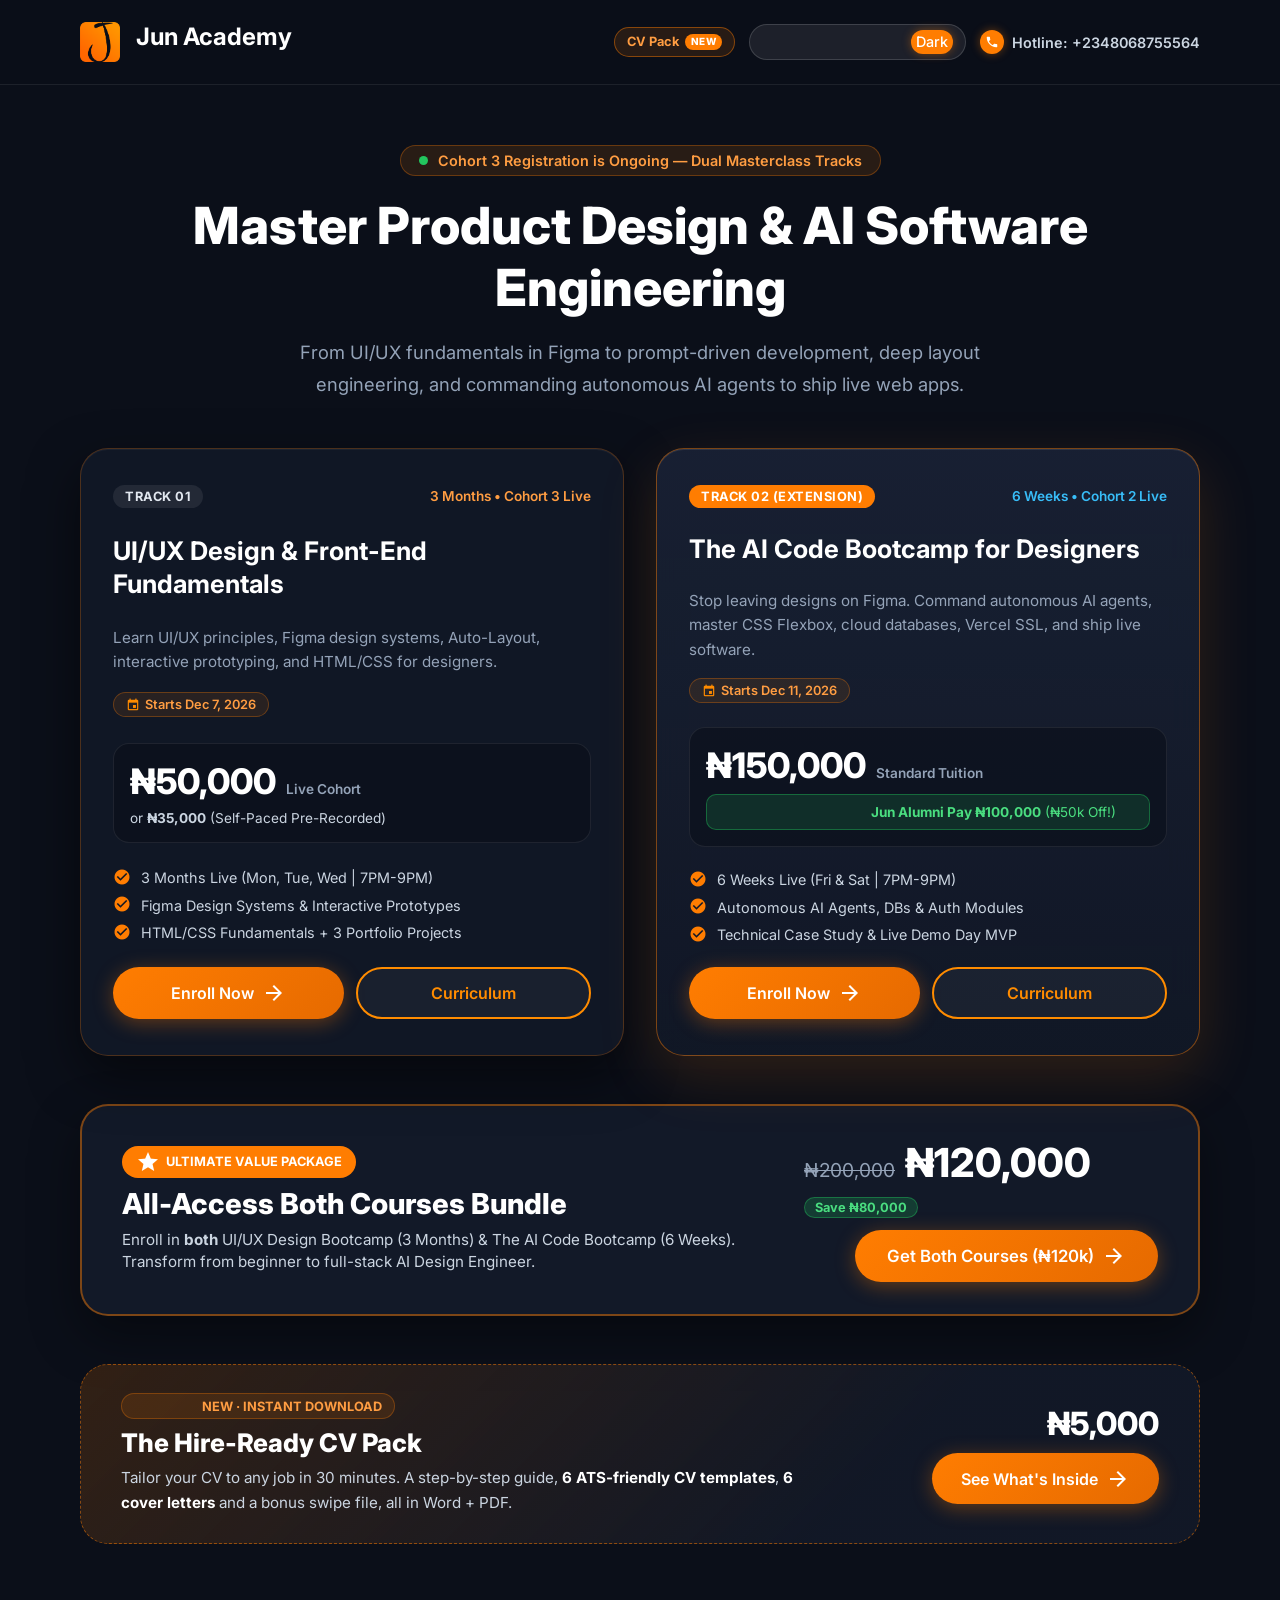
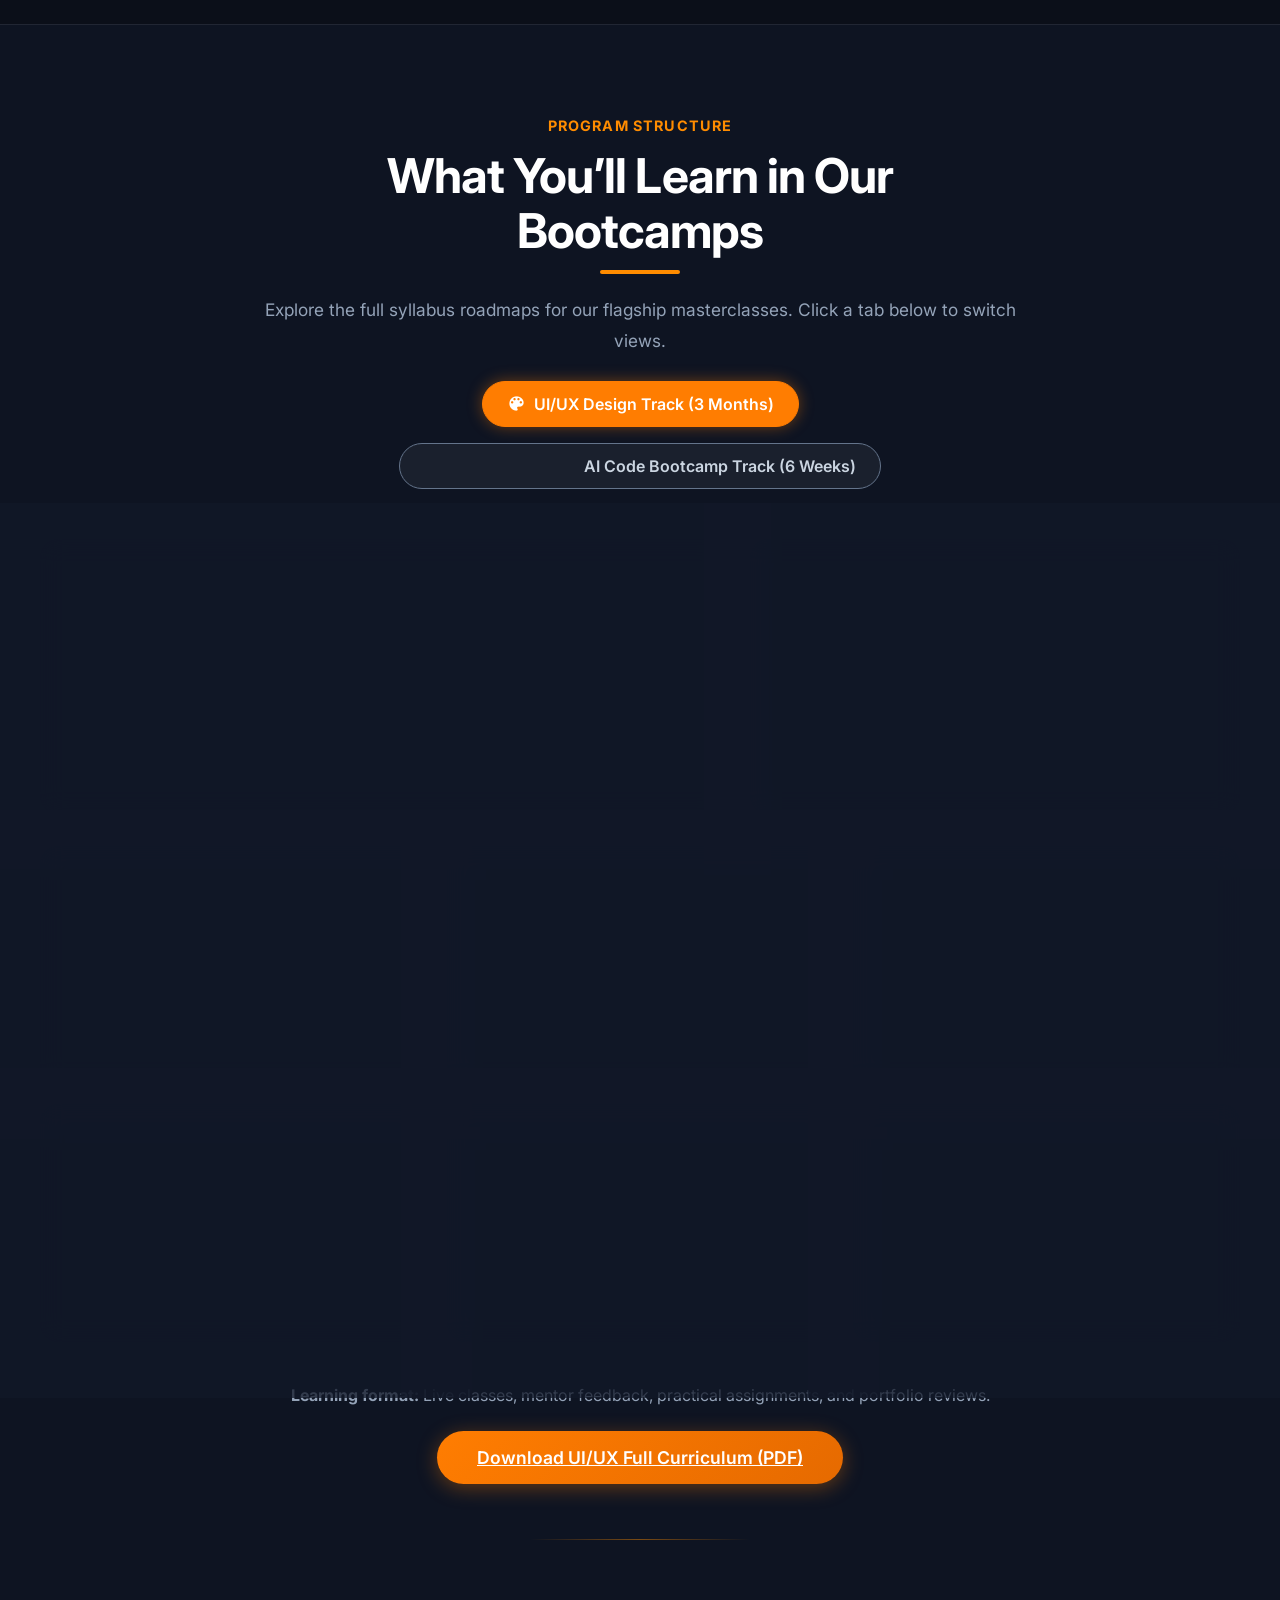
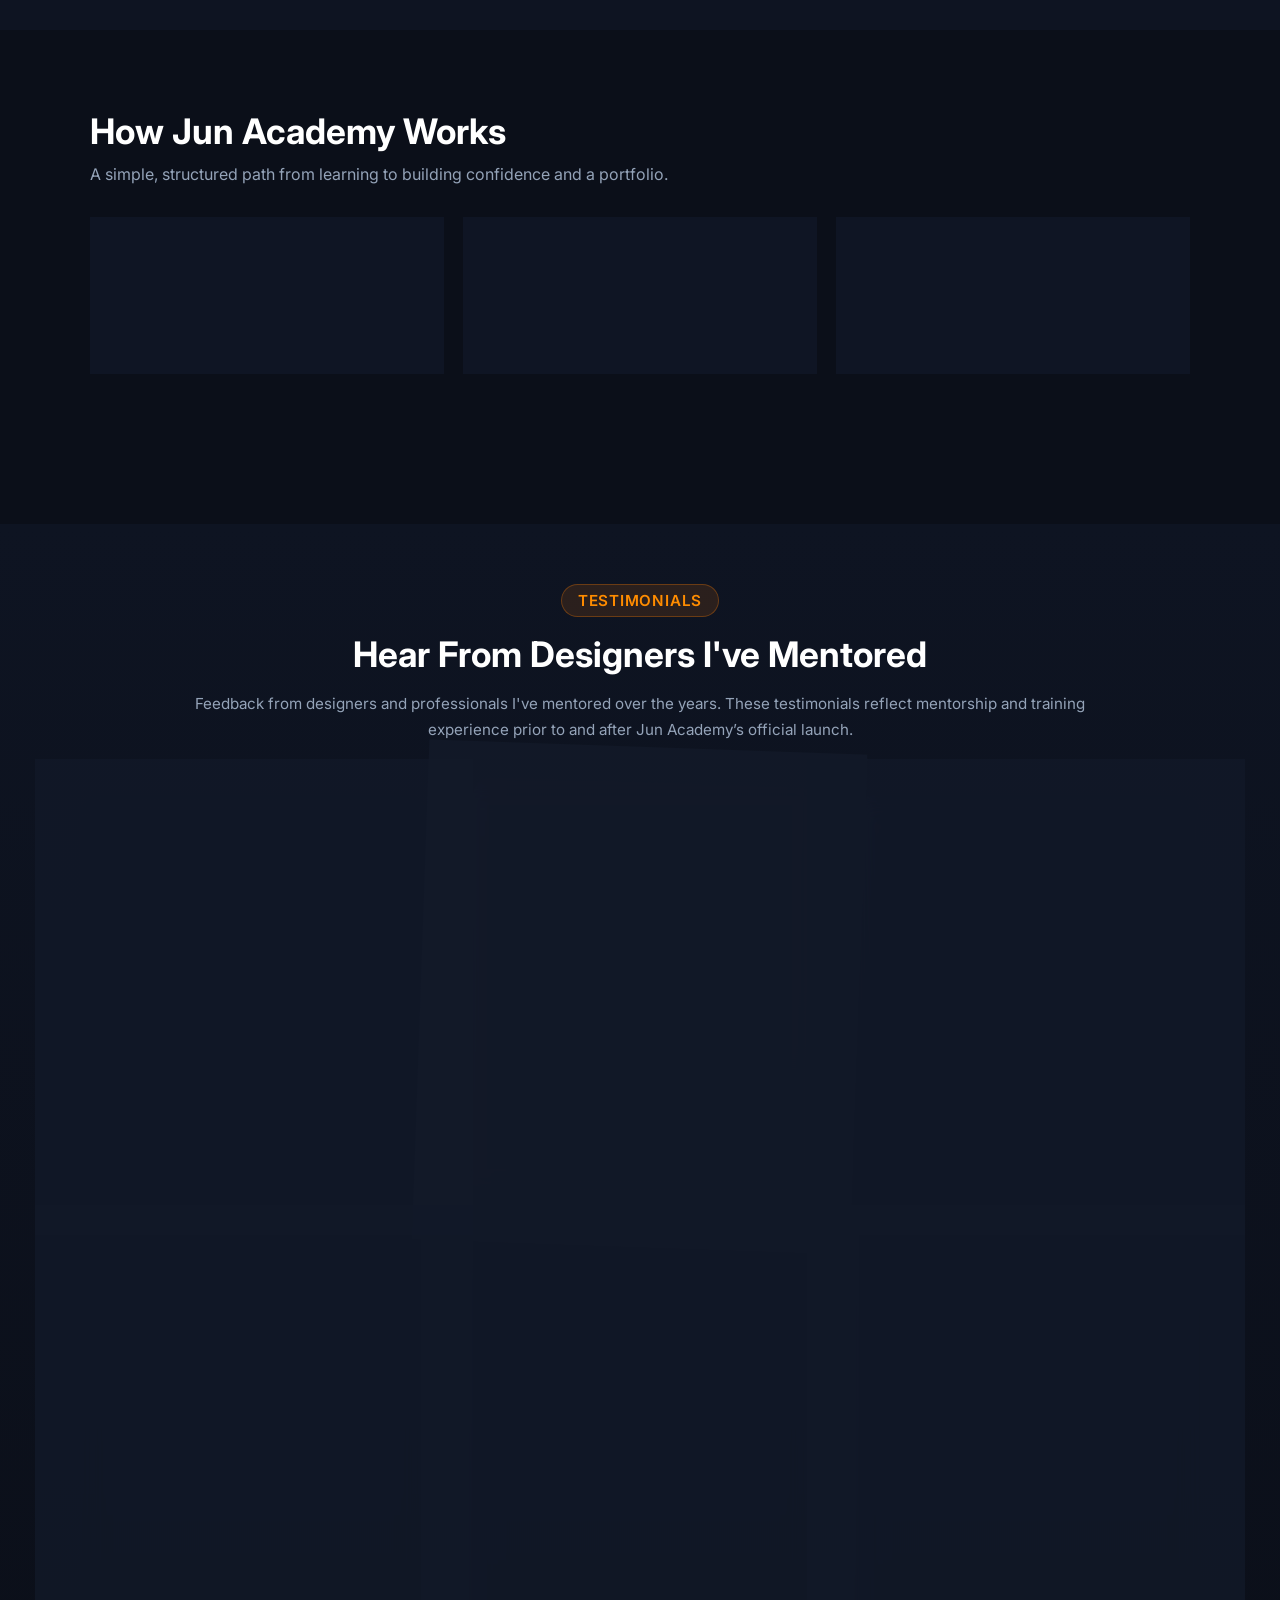
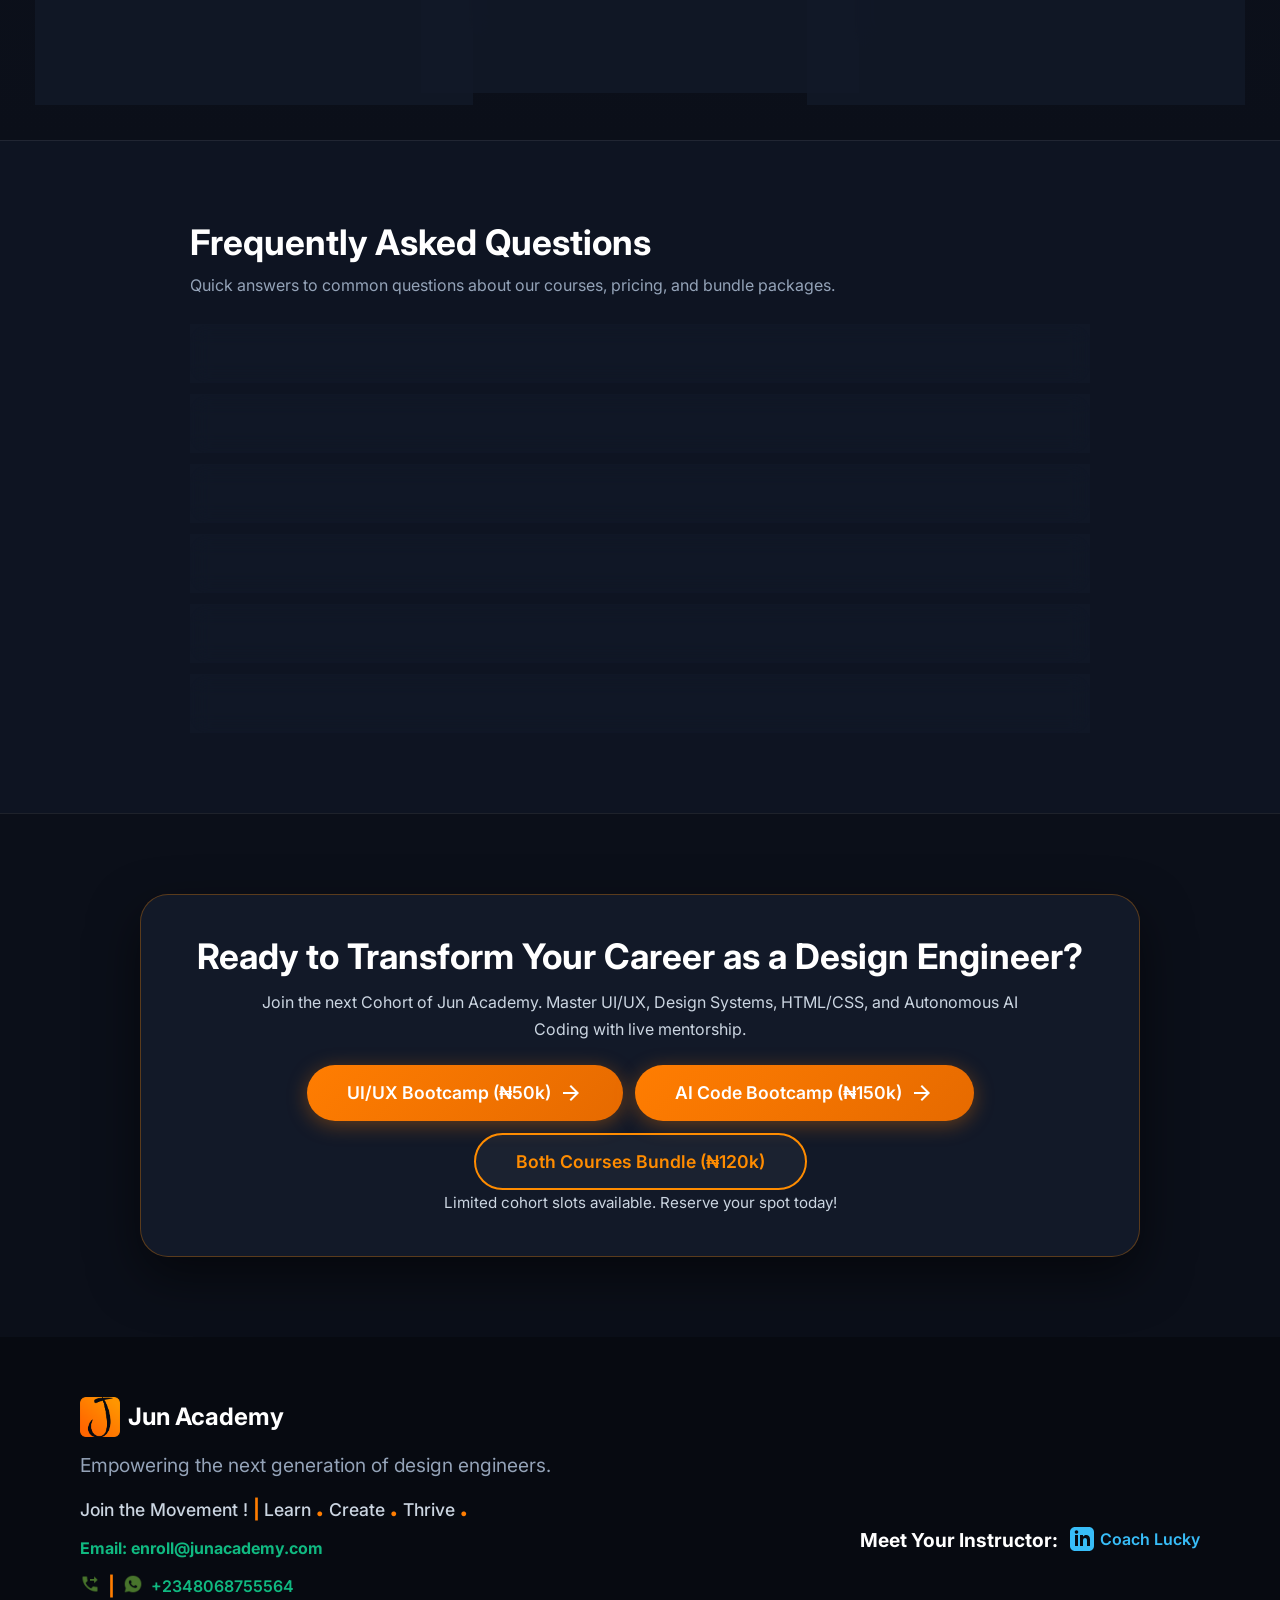
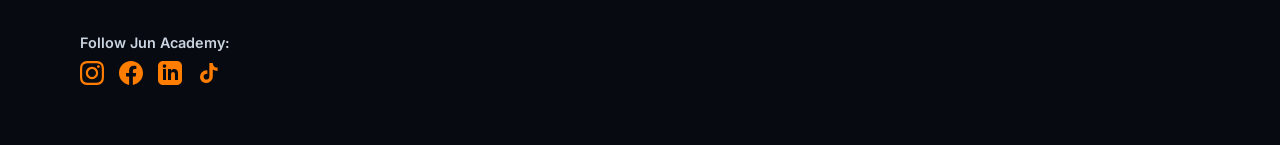
==== commit 47c8e6c0: "updated site for cohort 3 and 2 registration" ====
--- a/index.html
+++ b/index.html
@@ -45,7 +45,7 @@
             </div>
         </a>
         <div class="left-container">
-            <a href="cv-pack.html" class="nav-cvpack" title="The Hire-Ready CV Pack">
+            <a href="/cv-pack" class="nav-cvpack" title="The Hire-Ready CV Pack">
                 CV Pack <em class="nav-cvpack-new">NEW</em>
             </a>
             <button id="themeToggleBtn" class="theme-toggle-btn" aria-label="Toggle theme mode"
@@ -67,7 +67,7 @@
         <div class="hero-header-wrap">
             <span class="hero-eyebrow">
                 <span class="pulse-dot"></span>
-                Cohort 2 Registration is Ongoing — Dual Masterclass Tracks
+                Cohort 3 Registration is Ongoing — Dual Masterclass Tracks
             </span>
             <h1>Master Product Design &amp; AI Software Engineering</h1>
             <p>From UI/UX fundamentals in Figma to prompt-driven development, deep layout engineering, and commanding
@@ -80,12 +80,12 @@
             <div class="course-hero-card">
                 <div class="course-card-top">
                     <span class="course-card-badge">Track 01</span>
-                    <span class="course-track-tag">3 Months • Cohort 2 Live</span>
+                    <span class="course-track-tag">3 Months • Cohort 3 Live</span>
                 </div>
                 <h2>UI/UX Design &amp; Front-End Fundamentals</h2>
                 <p class="course-desc">Learn UI/UX principles, Figma design systems, Auto-Layout, interactive
                     prototyping, and HTML/CSS for designers.</p>
-                <span class="course-date-tag"><span class="material-icons">event</span> Starts Sep 28, 2026</span>
+                <span class="course-date-tag"><span class="material-icons">event</span> Starts Dec 7, 2026</span>
 
                 <div class="course-price-box">
                     <div class="price-row">
@@ -121,12 +121,12 @@
             <div class="course-hero-card course-featured">
                 <div class="course-card-top">
                     <span class="course-card-badge badge-accent">Track 02 (Extension)</span>
-                    <span class="course-track-tag tag-accent">6 Weeks • Production Intensive</span>
+                    <span class="course-track-tag tag-accent">6 Weeks • Cohort 2 Live</span>
                 </div>
                 <h2>The AI Code Bootcamp for Designers</h2>
                 <p class="course-desc">Stop leaving designs on Figma. Command autonomous AI agents, master CSS Flexbox,
                     cloud databases, Vercel SSL, and ship live software.</p>
-                <span class="course-date-tag"><span class="material-icons">event</span> Starts Oct 2, 2026</span>
+                <span class="course-date-tag"><span class="material-icons">event</span> Starts Dec 11, 2026</span>
 
                 <div class="course-price-box">
                     <div class="price-row">
@@ -194,7 +194,7 @@
             </div>
             <div class="cvpack-promo-right">
                 <span class="cvpack-promo-price">₦5,000</span>
-                <a href="cv-pack.html" class="btn-primary cvpack-promo-btn">
+                <a href="/cv-pack" class="btn-primary cvpack-promo-btn">
                     See What's Inside
                     <span class="material-symbols-outlined">arrow_forward</span>
                 </a>
@@ -744,7 +744,7 @@
                 </ul>
 
                 <div class="info-box">
-                    <p><strong>Cohort 2 Live:</strong> <span class="urgency-blink-inline">Registration Ongoing</span>
+                    <p><strong>Cohort 3 Live:</strong> <span class="urgency-blink-inline">Registration Ongoing</span>
                     </p>
                     <p><strong>Schedule:</strong> Mon, Tue &amp; Wed | 7PM – 9PM</p>
                     <h3 class="price">₦50,000 <span class="price-subtag">Live Cohort</span></h3>
@@ -772,8 +772,9 @@
 
             <div class="modal-content">
                 <div class="modal-badge-row">
-                    <span class="modal-pill-badge">6-Week Extension Program</span>
-                    <span class="modal-pill-badge alumni-pill">Alumni Discount Available</span>
+                    <span class="modal-pill-badge">6-Weeks | Starts Dec 11</span>
+                    <span class="modal-pill-badge alumni-pill">Cohort 3 Live</span>
+                    <span class="urgency-blink-inline">Registration Ongoing</span>
                 </div>
                 <ul class="features">
                     <li>✨ Turn Figma canvases into production-ready web applications</li>
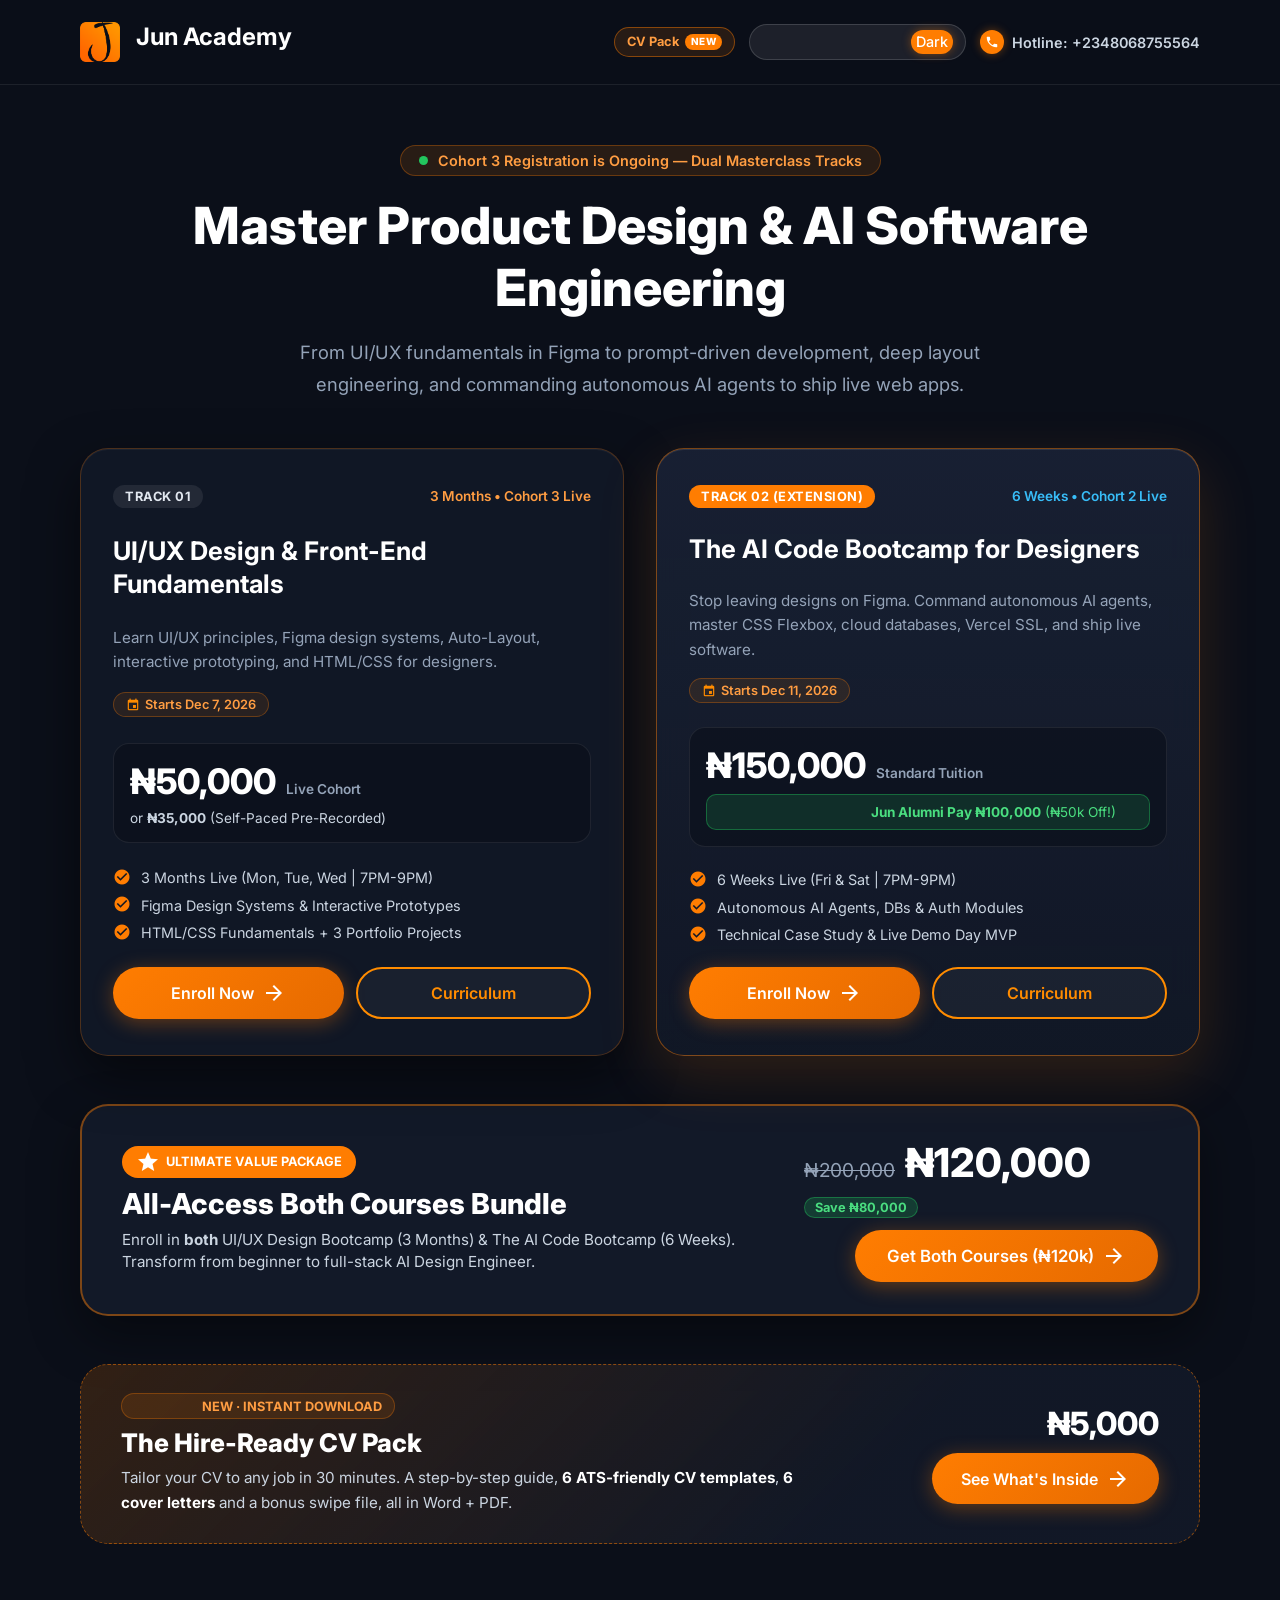
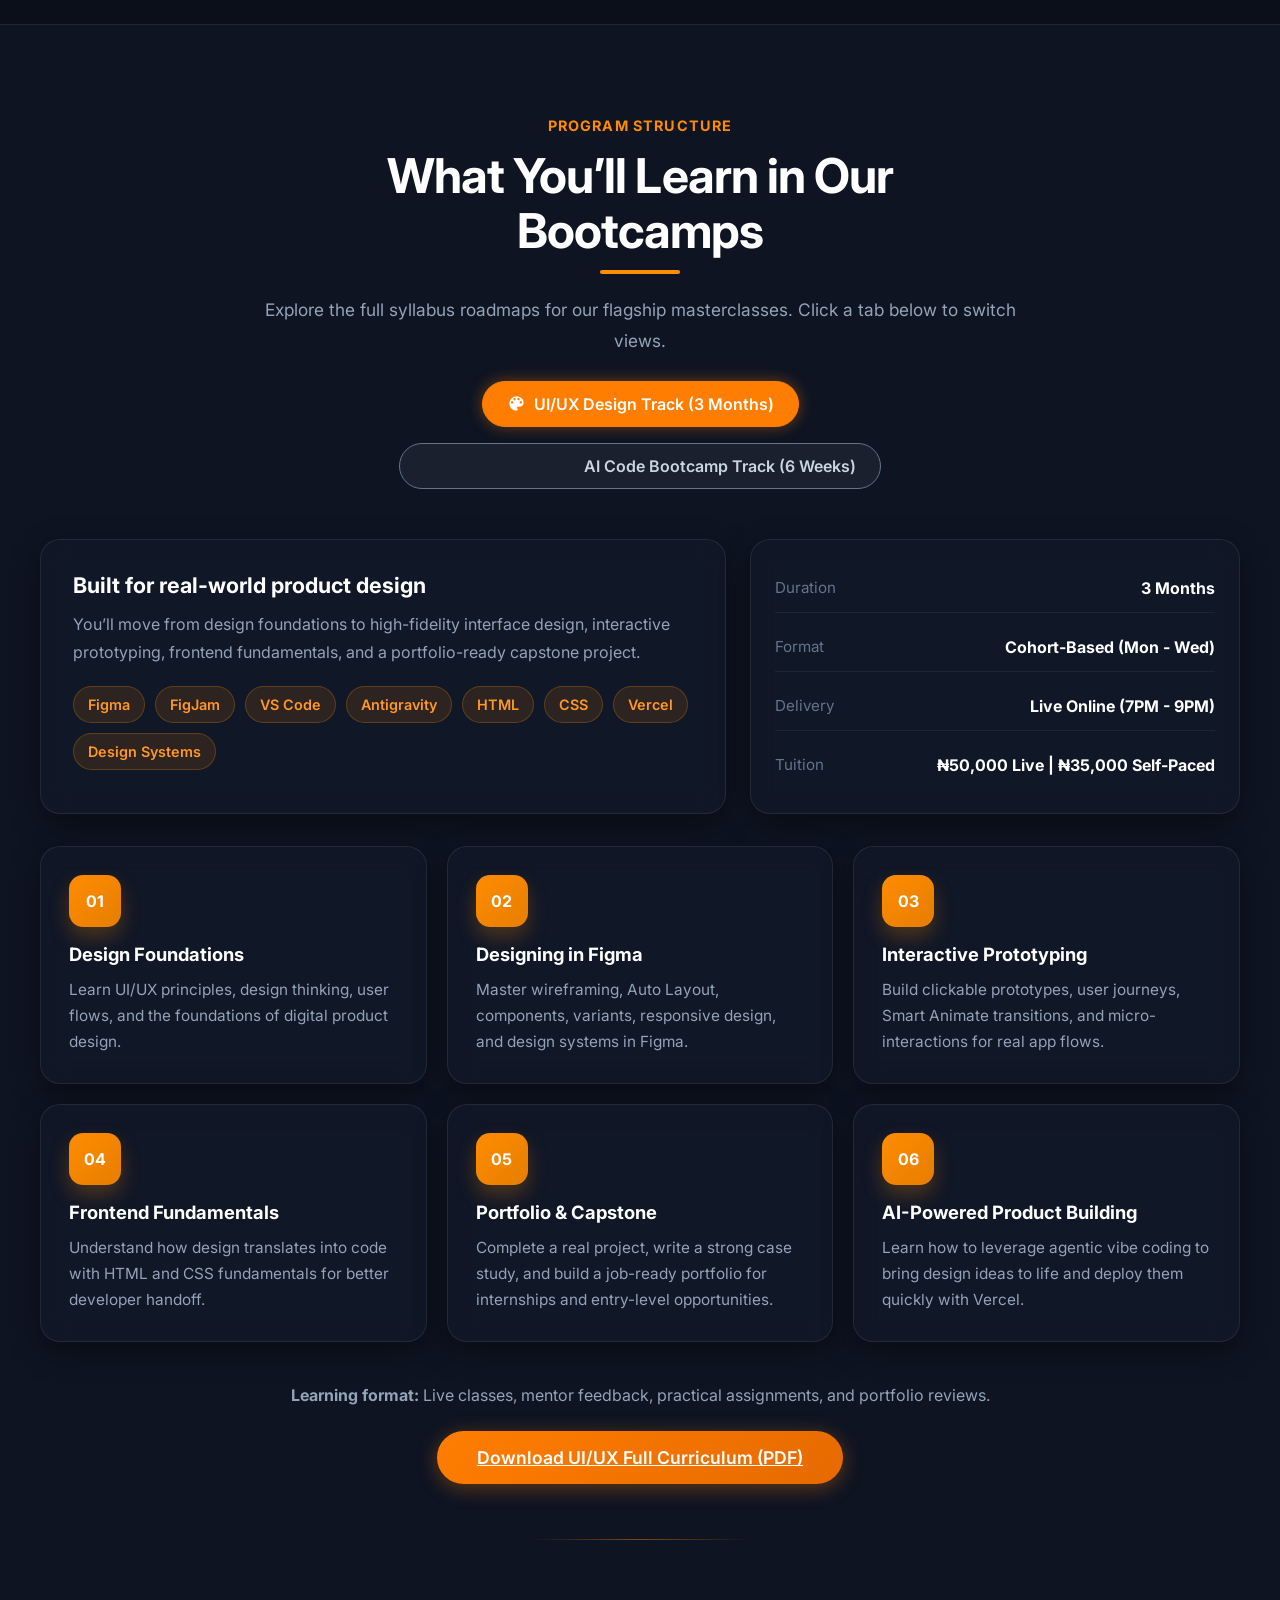
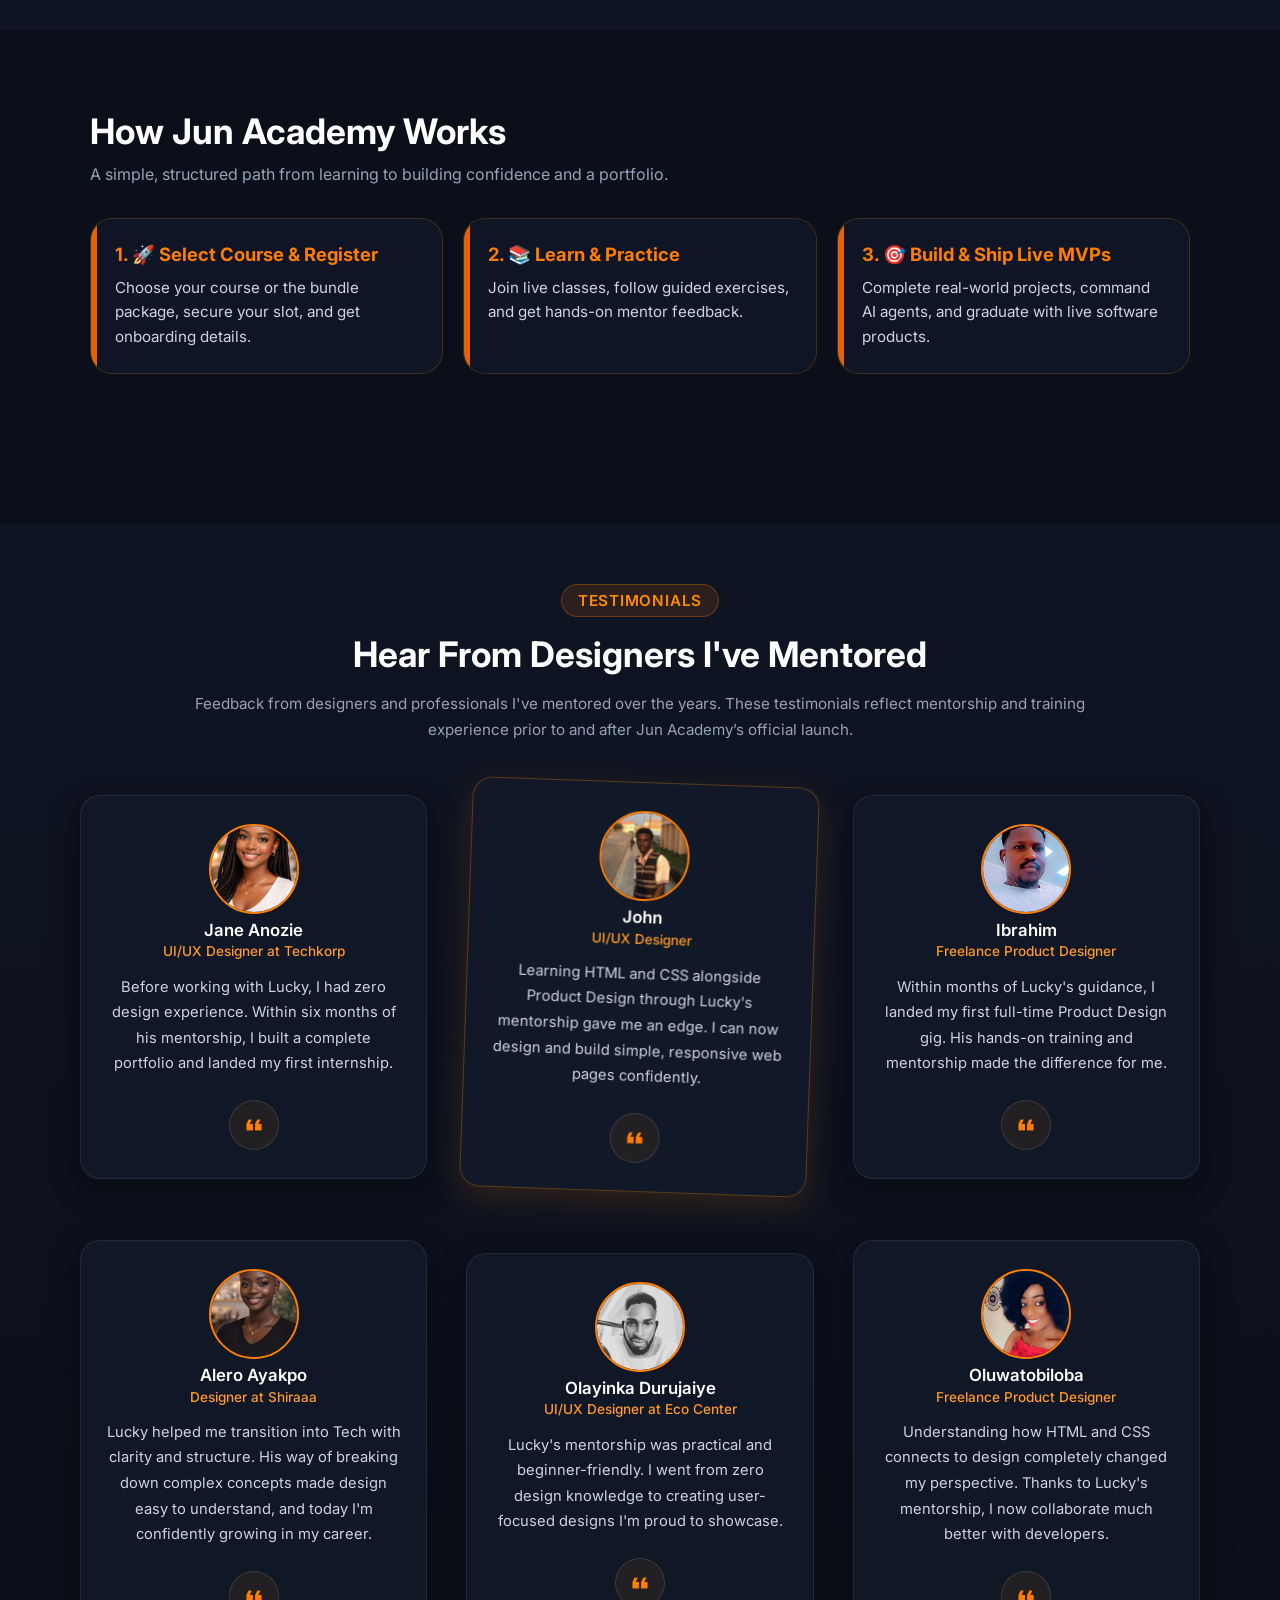
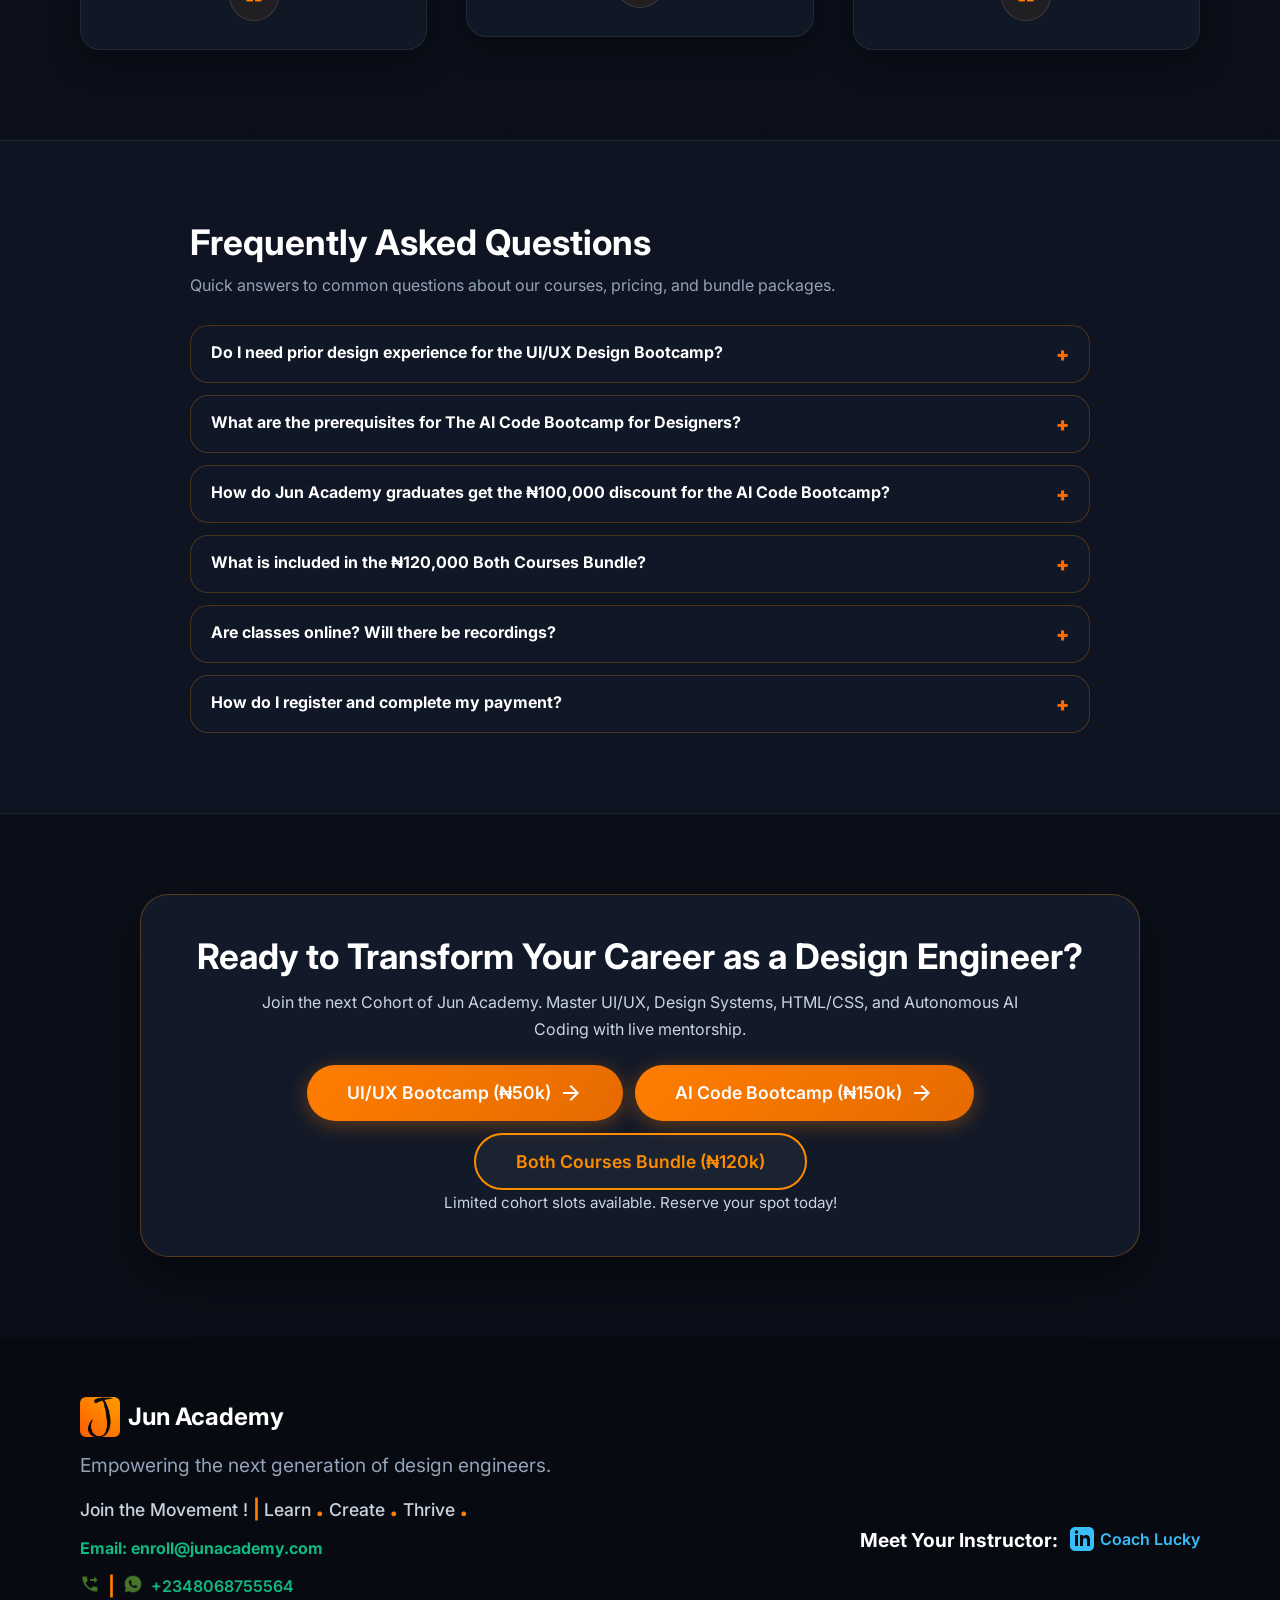
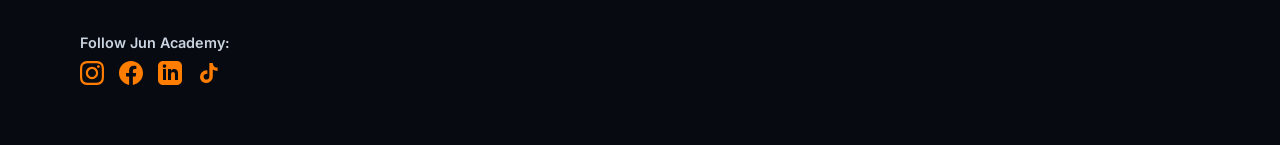
==== commit db4abb54: "updated site for cohort 2 Ai code registration" ====
--- a/index.html
+++ b/index.html
@@ -773,7 +773,7 @@
             <div class="modal-content">
                 <div class="modal-badge-row">
                     <span class="modal-pill-badge">6-Weeks | Starts Dec 11</span>
-                    <span class="modal-pill-badge alumni-pill">Cohort 3 Live</span>
+                    <span class="modal-pill-badge alumni-pill">Cohort 2 Live</span>
                     <span class="urgency-blink-inline">Registration Ongoing</span>
                 </div>
                 <ul class="features">
